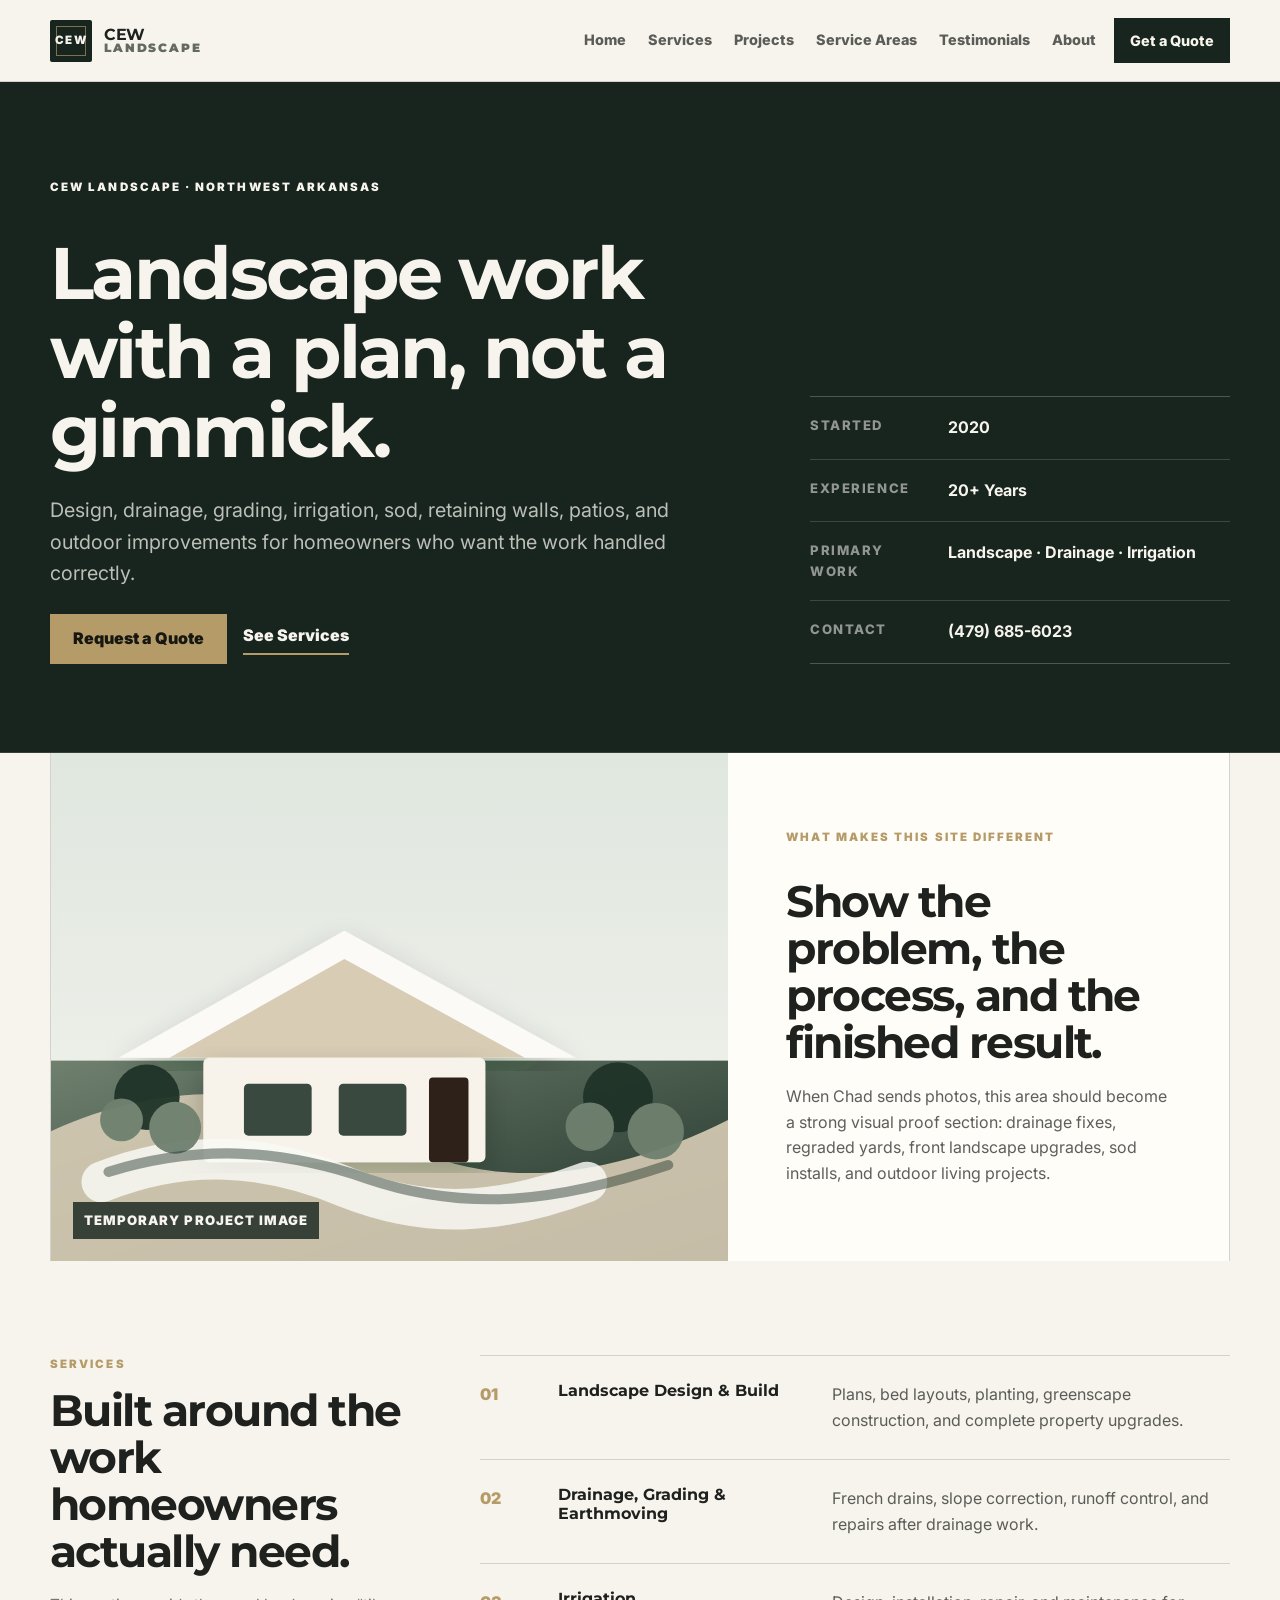
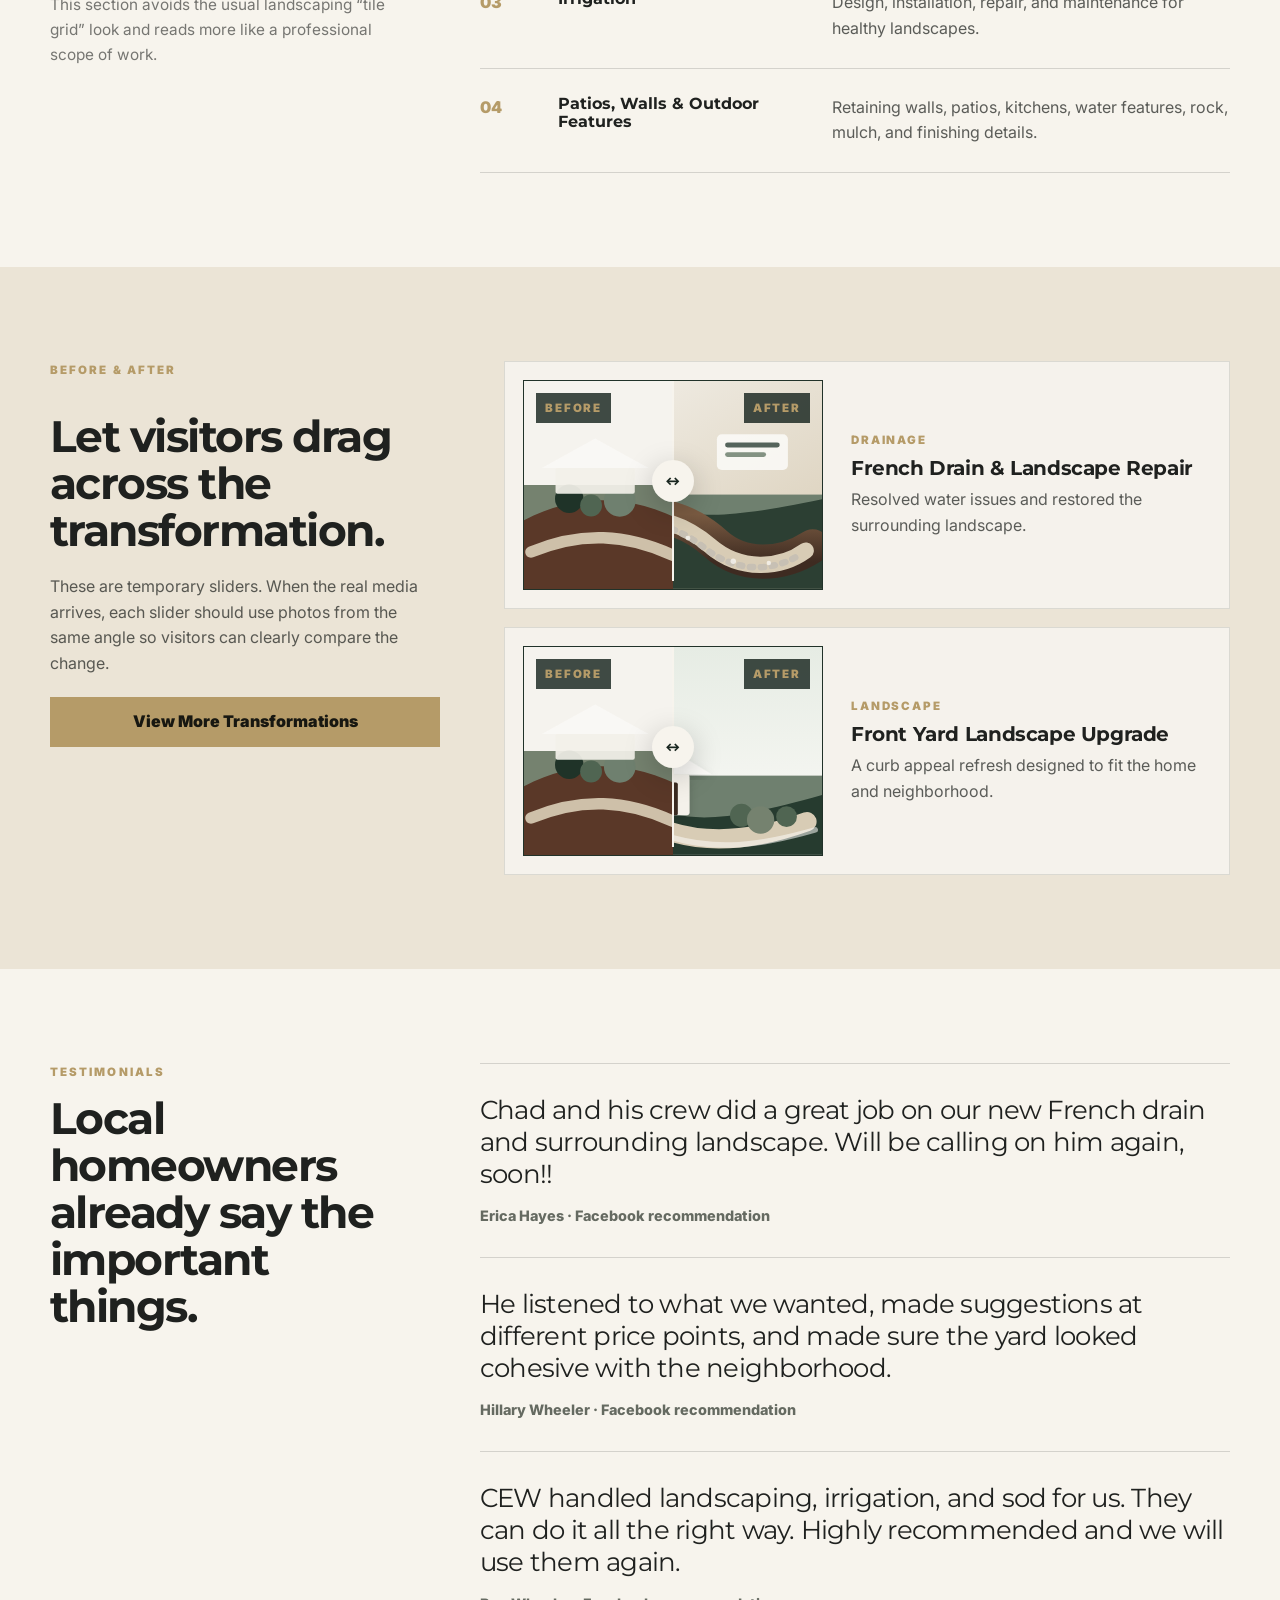
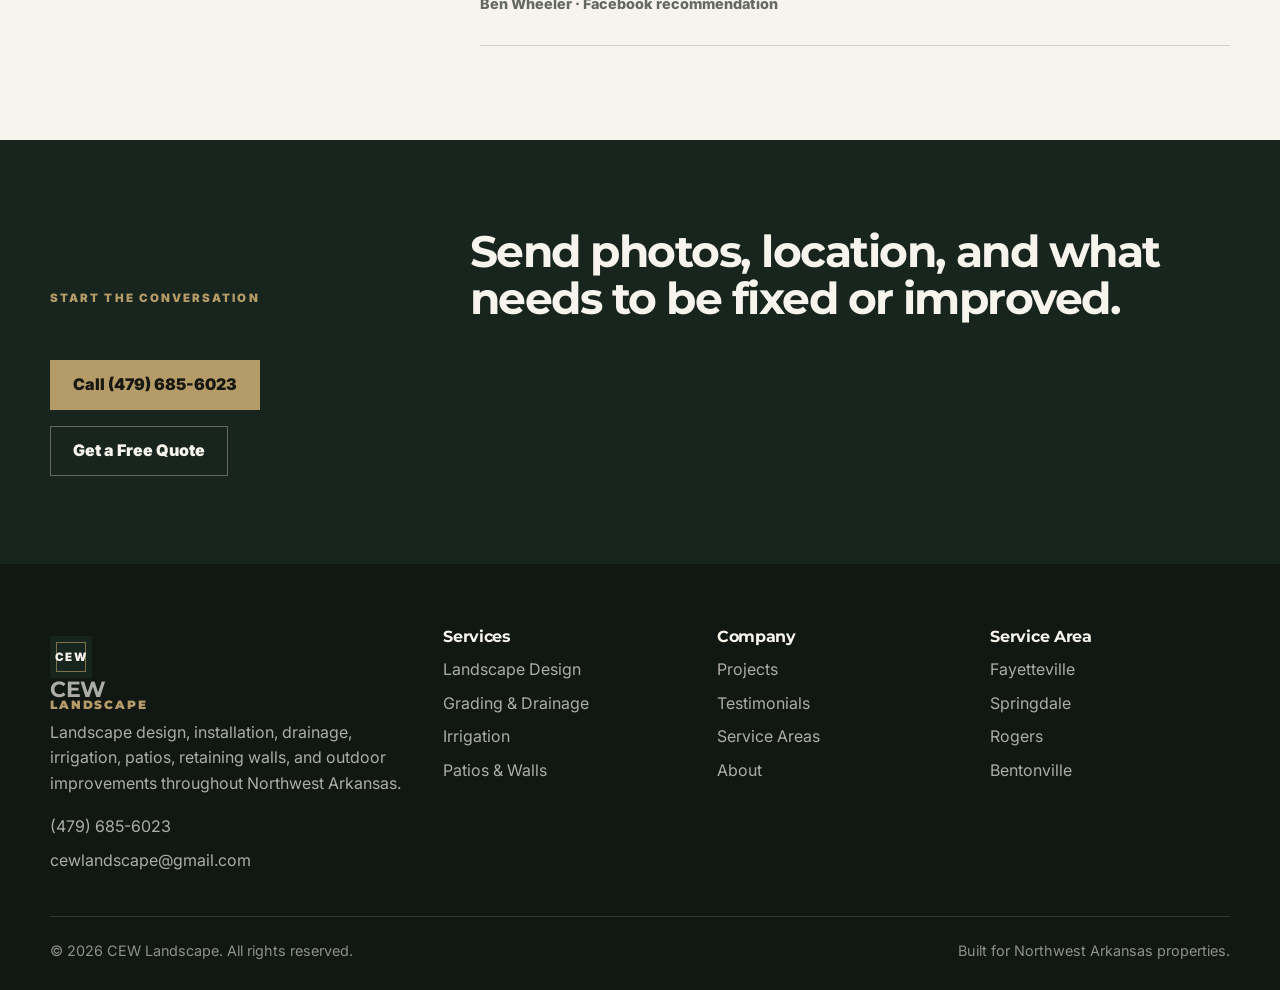
==== index.html @ ab402104 "Add homepage before after sliders" ====
<!doctype html>
<html lang="en">
<head>
  <meta charset="utf-8">
  <meta name="viewport" content="width=device-width, initial-scale=1">
  <title>CEW Landscape | Landscape Design, Drainage & Irrigation in Northwest Arkansas</title>
  <meta name="description" content="Landscape design, installation, drainage, grading, irrigation, patios, retaining walls, and outdoor improvements throughout Northwest Arkansas.">
  <link rel="preconnect" href="https://fonts.googleapis.com">
  <link rel="preconnect" href="https://fonts.gstatic.com" crossorigin>
  <link href="https://fonts.googleapis.com/css2?family=Inter:wght@400;600;700;800;900&family=Montserrat:wght@600;700;800&display=swap" rel="stylesheet">
  <link rel="stylesheet" href="assets/css/styles.css">
</head>
<body>
  <div data-include="header"></div>

  <main>
    <section class="home-intro">
      <div class="container intro-layout">
        <div class="intro-copy">
          <p class="eyebrow">CEW Landscape · Northwest Arkansas</p>
          <h1>Landscape work with a plan, not a gimmick.</h1>
          <p class="lead">Design, drainage, grading, irrigation, sod, retaining walls, patios, and outdoor improvements for homeowners who want the work handled correctly.</p>
          <div class="intro-actions">
            <a class="btn btn-primary" href="contact/">Request a Quote</a>
            <a class="text-link" href="services/">See Services</a>
          </div>
        </div>

        <aside class="intro-proof" aria-label="Company details">
          <div class="proof-line"><span>Started</span><strong>2020</strong></div>
          <div class="proof-line"><span>Experience</span><strong>20+ Years</strong></div>
          <div class="proof-line"><span>Primary Work</span><strong>Landscape · Drainage · Irrigation</strong></div>
          <div class="proof-line"><span>Contact</span><strong>(479) 685-6023</strong></div>
        </aside>
      </div>
    </section>

    <section class="feature-strip">
      <div class="container feature-layout">
        <div class="feature-image">
          <img src="assets/images/placeholders/hero-landscape.svg" alt="Placeholder illustration of a finished residential landscape">
          <span>Temporary project image</span>
        </div>
        <div class="feature-copy">
          <p class="eyebrow">What makes this site different</p>
          <h2>Show the problem, the process, and the finished result.</h2>
          <p>When Chad sends photos, this area should become a strong visual proof section: drainage fixes, regraded yards, front landscape upgrades, sod installs, and outdoor living projects.</p>
        </div>
      </div>
    </section>

    <section class="section services-editorial">
      <div class="container editorial-grid">
        <div>
          <p class="eyebrow">Services</p>
          <h2>Built around the work homeowners actually need.</h2>
          <p class="section-note">This section avoids the usual landscaping “tile grid” look and reads more like a professional scope of work.</p>
        </div>
        <div class="service-list">
          <a class="service-row" href="services/#design"><span>01</span><strong>Landscape Design & Build</strong><p>Plans, bed layouts, planting, greenscape construction, and complete property upgrades.</p></a>
          <a class="service-row" href="services/#drainage"><span>02</span><strong>Drainage, Grading & Earthmoving</strong><p>French drains, slope correction, runoff control, and repairs after drainage work.</p></a>
          <a class="service-row" href="services/#irrigation"><span>03</span><strong>Irrigation</strong><p>Design, installation, repair, and maintenance for healthy landscapes.</p></a>
          <a class="service-row" href="services/#hardscapes"><span>04</span><strong>Patios, Walls & Outdoor Features</strong><p>Retaining walls, patios, kitchens, water features, rock, mulch, and finishing details.</p></a>
        </div>
      </div>
    </section>

    <section class="section muted-section">
      <div class="container project-editorial">
        <div class="project-lead">
          <p class="eyebrow">Before & After</p>
          <h2>Let visitors drag across the transformation.</h2>
          <p>These are temporary sliders. When the real media arrives, each slider should use photos from the same angle so visitors can clearly compare the change.</p>
          <a class="btn btn-primary" href="projects/">View More Transformations</a>
        </div>
        <div class="project-stack">
          <article class="project-feature">
            <div class="before-after" data-before-after>
              <div class="ba-layer"><img src="assets/images/placeholders/bed-cleanup.svg" alt="Before placeholder for drainage project"></div>
              <div class="ba-layer ba-after"><img src="assets/images/placeholders/drainage-project.svg" alt="After placeholder for drainage project"></div>
              <span class="ba-label before">Before</span>
              <span class="ba-label after">After</span>
              <span class="ba-handle" aria-hidden="true"></span>
              <input type="range" min="0" max="100" value="50" aria-label="Compare before and after drainage project">
            </div>
            <div><span>Drainage</span><h3>French Drain & Landscape Repair</h3><p>Resolved water issues and restored the surrounding landscape.</p></div>
          </article>
          <article class="project-feature">
            <div class="before-after" data-before-after>
              <div class="ba-layer"><img src="assets/images/placeholders/bed-cleanup.svg" alt="Before placeholder for front landscape upgrade"></div>
              <div class="ba-layer ba-after"><img src="assets/images/placeholders/front-landscape.svg" alt="After placeholder for front landscape upgrade"></div>
              <span class="ba-label before">Before</span>
              <span class="ba-label after">After</span>
              <span class="ba-handle" aria-hidden="true"></span>
              <input type="range" min="0" max="100" value="50" aria-label="Compare before and after front landscape project">
            </div>
            <div><span>Landscape</span><h3>Front Yard Landscape Upgrade</h3><p>A curb appeal refresh designed to fit the home and neighborhood.</p></div>
          </article>
        </div>
      </div>
    </section>

    <section class="section testimonial-editorial">
      <div class="container testimonial-layout">
        <div>
          <p class="eyebrow">Testimonials</p>
          <h2>Local homeowners already say the important things.</h2>
        </div>
        <div class="quote-list">
          <blockquote><p>Chad and his crew did a great job on our new French drain and surrounding landscape. Will be calling on him again, soon!!</p><cite>Erica Hayes · Facebook recommendation</cite></blockquote>
          <blockquote><p>He listened to what we wanted, made suggestions at different price points, and made sure the yard looked cohesive with the neighborhood.</p><cite>Hillary Wheeler · Facebook recommendation</cite></blockquote>
          <blockquote><p>CEW handled landscaping, irrigation, and sod for us. They can do it all the right way. Highly recommended and we will use them again.</p><cite>Ben Wheeler · Facebook recommendation</cite></blockquote>
        </div>
      </div>
    </section>

    <section class="closing-cta">
      <div class="container closing-layout">
        <p class="eyebrow">Start the conversation</p>
        <h2>Send photos, location, and what needs to be fixed or improved.</h2>
        <div class="intro-actions">
          <a class="btn btn-primary" href="tel:+14796856023">Call (479) 685-6023</a>
          <a class="btn btn-secondary" href="contact/">Get a Free Quote</a>
        </div>
      </div>
    </section>
  </main>

  <div data-include="footer"></div>
  <script src="assets/js/main.js"></script>
</body>
</html>
---- assets/css/styles.css ----
:root {
  --pine: #18251f;
  --pine-2: #22362b;
  --ink: #1f211f;
  --muted: #656a61;
  --paper: #f7f4ed;
  --paper-2: #ebe4d6;
  --line: rgba(31, 33, 31, 0.16);
  --white: #ffffff;
  --accent: #b59b68;
  --max: 1180px;
}

* { box-sizing: border-box; }
html { scroll-behavior: smooth; }
body {
  margin: 0;
  font-family: Inter, ui-sans-serif, system-ui, -apple-system, BlinkMacSystemFont, "Segoe UI", sans-serif;
  background: var(--paper);
  color: var(--ink);
  line-height: 1.6;
}
img { max-width: 100%; display: block; }
a { color: inherit; text-decoration: none; }

.container { width: min(var(--max), calc(100% - 48px)); margin: 0 auto; }
.section { padding: 94px 0; }
.section-tight { padding: 52px 0; }
.eyebrow { color: var(--accent); text-transform: uppercase; letter-spacing: .18em; font-weight: 900; font-size: .72rem; margin: 0 0 14px; }
h1, h2, h3 { font-family: Montserrat, Inter, sans-serif; margin: 0; color: var(--ink); line-height: 1.08; letter-spacing: -.035em; }
h1 { font-size: clamp(2.9rem, 5.7vw, 5.75rem); max-width: 760px; }
h2 { font-size: clamp(2rem, 3.4vw, 3.65rem); max-width: 720px; }
h3 { font-size: 1.22rem; letter-spacing: -.02em; }
p { margin: 0; color: rgba(31,33,31,.72); }
.lead { font-size: clamp(1.05rem, 1.55vw, 1.25rem); max-width: 650px; color: rgba(31,33,31,.72); }
.small, .section-note { font-size: .96rem; color: rgba(31,33,31,.6); margin-top: 18px; max-width: 540px; }

.site-header {
  position: sticky;
  top: 0;
  z-index: 20;
  width: 100%;
  margin: 0;
  padding: 18px max(24px, calc((100vw - var(--max)) / 2));
  display: flex;
  align-items: center;
  justify-content: space-between;
  gap: 22px;
  background: rgba(247,244,237,.94);
  backdrop-filter: blur(14px);
  border-bottom: 1px solid var(--line);
}
.brand, .footer-brand { display: inline-flex; align-items: center; gap: 12px; font-weight: 900; color: var(--ink); }
.brand-mark { position: relative; display: grid; place-items: center; width: 42px; height: 42px; border-radius: 2px; background: var(--pine); color: var(--paper); font-size: .72rem; letter-spacing: .14em; }
.brand-mark::after { content: ''; position: absolute; inset: 6px; border: 1px solid rgba(181,155,104,.65); }
.brand-mark span { position: relative; z-index: 1; }
.brand-text { display: grid; line-height: 1; font-family: Montserrat, Inter, sans-serif; letter-spacing: -.02em; }
.brand-text em { font-style: normal; color: var(--muted); font-size: .72rem; letter-spacing: .16em; text-transform: uppercase; }
.site-nav { display: flex; align-items: center; gap: 2px; }
.site-nav a { padding: 9px 10px; color: rgba(31,33,31,.72); font-weight: 800; font-size: .9rem; border-bottom: 2px solid transparent; }
.site-nav a:hover { color: var(--ink); border-bottom-color: var(--accent); }
.site-nav .nav-cta { background: var(--pine); color: var(--paper); padding: 11px 16px; border-bottom: 0; margin-left: 6px; }
.nav-toggle { display: none; border: 0; background: transparent; padding: 10px; }
.nav-toggle span { display:block; width:24px; height:2px; background: var(--pine); margin:5px 0; }

.home-intro {
  background: var(--pine);
  color: var(--paper);
  padding: 96px 0 88px;
  border-bottom: 1px solid rgba(255,255,255,.12);
}
.intro-layout { display: grid; grid-template-columns: minmax(0, 1.15fr) 420px; gap: 72px; align-items: end; }
.intro-copy { display: grid; gap: 24px; }
.home-intro h1, .home-intro p, .home-intro .lead { color: var(--paper); }
.home-intro .lead { color: rgba(247,244,237,.74); }
.intro-actions, .hero-actions, .cta-actions { display: flex; flex-wrap: wrap; gap: 16px; align-items: center; }
.intro-proof { border-top: 1px solid rgba(247,244,237,.24); border-bottom: 1px solid rgba(247,244,237,.24); }
.proof-line { display: grid; grid-template-columns: 118px 1fr; gap: 20px; padding: 18px 0; border-bottom: 1px solid rgba(247,244,237,.16); }
.proof-line:last-child { border-bottom: 0; }
.proof-line span { color: rgba(247,244,237,.55); font-size: .82rem; text-transform: uppercase; letter-spacing: .12em; font-weight: 800; }
.proof-line strong { color: var(--paper); font-size: 1rem; }

.btn { display: inline-flex; align-items: center; justify-content: center; min-height: 50px; padding: 0 22px; font-weight: 900; border: 1px solid transparent; transition: transform .18s ease, background .18s ease; }
.btn:hover { transform: translateY(-1px); }
.btn-primary { background: var(--accent); color: #171711; }
.btn-secondary { background: transparent; border-color: rgba(31,33,31,.28); color: var(--ink); }
.btn-light { background: var(--paper); color: var(--pine); }
.text-link { font-weight: 900; color: inherit; border-bottom: 2px solid var(--accent); padding-bottom: 4px; }

.feature-strip { padding: 0; background: var(--paper); }
.feature-layout { display: grid; grid-template-columns: 1.15fr .85fr; min-height: 430px; border-left: 1px solid var(--line); border-right: 1px solid var(--line); }
.feature-image { position: relative; min-height: 430px; background: var(--pine-2); overflow: hidden; }
.feature-image img { width: 100%; height: 100%; object-fit: cover; }
.feature-image span { position: absolute; left: 22px; bottom: 22px; background: rgba(24,37,31,.82); color: var(--paper); padding: 8px 11px; font-size: .82rem; letter-spacing: .08em; text-transform: uppercase; font-weight: 900; }
.feature-copy { padding: 58px; display: grid; align-content: center; gap: 18px; background: #fffdf8; }

.editorial-grid { display: grid; grid-template-columns: 360px minmax(0,1fr); gap: 70px; align-items: start; }
.service-list { border-top: 1px solid var(--line); }
.service-row { display: grid; grid-template-columns: 54px 250px 1fr; gap: 24px; padding: 26px 0; border-bottom: 1px solid var(--line); align-items: start; }
.service-row span { font-weight: 900; color: var(--accent); }
.service-row strong { font-family: Montserrat, Inter, sans-serif; line-height: 1.15; color: var(--ink); }
.service-row p { margin: 0; }
.service-row:hover strong { color: var(--pine-2); }

.muted-section { background: var(--paper-2); }
.project-editorial { display: grid; grid-template-columns: 390px minmax(0,1fr); gap: 64px; align-items: start; }
.project-lead { position: sticky; top: 110px; display: grid; gap: 20px; }
.project-stack { display: grid; gap: 18px; }
.project-feature { display: grid; grid-template-columns: 300px 1fr; gap: 28px; align-items: center; padding: 18px; background: rgba(255,255,255,.54); border: 1px solid rgba(31,33,31,.12); }
.project-feature span { display: block; color: var(--accent); text-transform: uppercase; letter-spacing: .16em; font-weight: 900; font-size: .72rem; margin-bottom: 8px; }
.project-feature p { margin-top: 8px; }

.before-after { position: relative; height: 210px; min-height: 210px; overflow: hidden; background: var(--pine-2); border: 1px solid rgba(31,33,31,.14); --position: 50%; }
.before-after img { width: 100%; height: 100%; object-fit: cover; display: block; }
.ba-layer { position: absolute; inset: 0; }
.ba-after { clip-path: inset(0 0 0 50%); }
.ba-label { position: absolute; top: 12px; z-index: 3; background: rgba(24,37,31,.82); color: var(--paper); padding: 6px 9px; font-size: .68rem; letter-spacing: .14em; text-transform: uppercase; font-weight: 900; }
.ba-label.before { left: 12px; }
.ba-label.after { right: 12px; }
.ba-handle { position: absolute; top: 0; bottom: 0; left: 50%; width: 2px; transform: translateX(-50%); background: var(--paper); z-index: 4; pointer-events: none; }
.ba-handle::after { content: '↔'; position: absolute; top: 50%; left: 50%; width: 42px; height: 42px; display: grid; place-items: center; transform: translate(-50%, -50%); border-radius: 50%; background: var(--paper); color: var(--pine); font-weight: 900; box-shadow: 0 8px 30px rgba(0,0,0,.22); }
.before-after input[type='range'] { position: absolute; inset: 0; z-index: 5; width: 100%; height: 100%; opacity: 0; cursor: ew-resize; }
.project-card .before-after { height: 245px; margin: -26px -26px 24px; }

.testimonial-layout { display: grid; grid-template-columns: 360px minmax(0,1fr); gap: 70px; }
.quote-list { display: grid; gap: 0; border-top: 1px solid var(--line); }
blockquote { margin: 0; padding: 30px 0; border-bottom: 1px solid var(--line); }
blockquote p { font-family: Montserrat, Inter, sans-serif; font-size: clamp(1.1rem, 2vw, 1.65rem); line-height: 1.25; color: var(--ink); letter-spacing: -.03em; }
blockquote cite { display: block; margin-top: 14px; color: var(--muted); font-style: normal; font-weight: 800; font-size: .9rem; }

.closing-cta { padding: 88px 0; background: var(--pine); color: var(--paper); }
.closing-layout { display: grid; grid-template-columns: minmax(0, 1fr) auto; gap: 38px; align-items: end; }
.closing-cta h2 { color: var(--paper); max-width: 760px; }
.closing-cta .btn-secondary { border-color: rgba(247,244,237,.32); color: var(--paper); }

.grid-4 { display: grid; grid-template-columns: repeat(4, 1fr); gap: 18px; }
.grid-3 { display: grid; grid-template-columns: repeat(3, 1fr); gap: 22px; }
.grid-2 { display: grid; grid-template-columns: repeat(2, 1fr); gap: 22px; }
.card { background: transparent; border: 1px solid var(--line); padding: 26px; box-shadow: none; overflow: hidden; }
.card p { margin-top: 12px; }
.card-link { margin-top: 18px; display: inline-block; font-weight: 900; color: var(--pine); border-bottom: 2px solid var(--accent); }
.service-card { min-height: auto; display: flex; flex-direction: column; justify-content: space-between; }
.service-card.has-image { padding-top: 0; }
.service-image { height: 172px; margin: 0 -26px 24px; background: var(--paper-2); overflow: hidden; }
.project-card .project-image { height: 245px; margin: -26px -26px 24px; background: var(--paper-2); overflow: hidden; }
.image-placeholder { min-height: 430px; overflow: hidden; position: relative; background: var(--pine-2); }
.image-placeholder img, .project-image img, .service-image img { width: 100%; height: 100%; object-fit: cover; display: block; }
.photo-note { position: absolute; left: 18px; right: 18px; bottom: 18px; padding: 12px 14px; color: rgba(247,244,237,.9); background: rgba(24,37,31,.78); font-size: .9rem; }

.hero { padding: 86px 0; }
.hero-grid, .split { display: grid; grid-template-columns: .95fr 1.05fr; gap: 54px; align-items: start; }
.hero-copy { display: grid; gap: 22px; }
.hero-card { background: transparent; padding: 0; border: 1px solid var(--line); box-shadow: none; overflow: hidden; }
.trust-row { display: grid; grid-template-columns: repeat(4, 1fr); border-top: 1px solid var(--line); border-bottom: 1px solid var(--line); }
.trust-item { padding: 22px; border-right: 1px solid var(--line); }
.trust-item:last-child { border-right: 0; }
.trust-item strong { display: block; color: var(--ink); font-size: 1.02rem; }
.trust-item span { color: var(--muted); }
.review-card { position: relative; }
.review-card:before { content: '“'; position: absolute; top: 4px; right: 18px; font-family: Georgia, serif; font-size: 4rem; color: rgba(31,33,31,.1); }
.review-name { margin-top: 18px; font-weight: 900; color: var(--ink); }
.review-source { color: var(--muted); font-size: .9rem; margin-top: 2px; }
.check-list { list-style: none; padding: 0; margin: 24px 0 0; display: grid; gap: 12px; }
.check-list li { padding-left: 28px; position: relative; color: rgba(31,33,31,.75); }
.check-list li:before { content: '—'; position: absolute; left:0; top:0; color: var(--accent); font-weight: 900; }
.stat-row { display: grid; grid-template-columns: repeat(3,1fr); gap: 1px; margin-top: 24px; background: var(--line); }
.stat { background: var(--paper); padding: 18px; }
.stat strong { display: block; font-size: 1.55rem; color: var(--ink); line-height: 1; }
.stat span { color: var(--muted); font-size: .9rem; }
.dark-cta { background: var(--pine); color: var(--paper); padding: 46px; display: grid; grid-template-columns: 1fr auto; gap: 28px; align-items: center; }
.dark-cta h2, .dark-cta p { color: var(--paper); }
.dark-cta p { opacity: .78; margin-top: 14px; }
.page-hero { padding: 78px 0 52px; border-bottom: 1px solid var(--line); }
.page-hero h1 { font-size: clamp(2.55rem, 4.6vw, 4.7rem); }
.service-band { background: var(--paper-2); }
.logo-preview { background: var(--pine); color: var(--paper); padding: 44px; min-height: 300px; display: grid; place-items: center; text-align: center; }
.logo-preview .brand-mark { width: 92px; height: 92px; margin: 0 auto 18px; background: rgba(247,244,237,.06); }
.logo-preview .brand-text { color: var(--paper); font-size: 1.9rem; }
.logo-preview .brand-text em { color: var(--accent); }
.form { display: grid; gap: 14px; }
.form label { font-weight: 850; color: var(--ink); }
.form input, .form textarea, .form select { width: 100%; min-height: 52px; border: 1px solid var(--line); padding: 12px 14px; font: inherit; background: #fffdf8; }
.form textarea { min-height: 150px; resize: vertical; }
.form-note { font-size: .9rem; color: var(--muted); }

.site-footer { background: #111713; color: var(--paper); padding: 64px 0 28px; }
.footer-grid, .footer-bottom { width: min(var(--max), calc(100% - 48px)); margin: 0 auto; }
.footer-grid { display: grid; grid-template-columns: 1.5fr repeat(3, 1fr); gap: 34px; }
.site-footer h3 { color: var(--paper); font-size: 1rem; margin-bottom: 12px; }
.site-footer p, .site-footer a { color: rgba(247,244,237,.68); display: block; margin-top: 8px; }
.footer-brand { color: var(--paper); font-size: 1.4rem; }
.footer-brand .brand-text em { color: var(--accent); }
.footer-contact-stack { margin-top: 18px; }
.footer-bottom { border-top: 1px solid rgba(255,255,255,.14); margin-top: 42px; padding-top: 22px; display: flex; justify-content: space-between; gap: 18px; color: rgba(247,244,237,.55); font-size: .9rem; }

@media (max-width: 1020px) {
  .site-nav a { font-size: .84rem; padding-inline: 7px; }
  .intro-layout, .feature-layout, .editorial-grid, .project-editorial, .testimonial-layout { grid-template-columns: 1fr; }
  .intro-proof { max-width: 620px; }
  .project-lead { position: static; }
}
@media (max-width: 900px) {
  .site-header { align-items: center; }
  .nav-toggle { display: block; }
  .site-nav { display: none; position: absolute; left: 18px; right: 18px; top: 74px; flex-direction: column; align-items: stretch; background: var(--paper); border: 1px solid var(--line); padding: 10px; box-shadow: 0 18px 50px rgba(0,0,0,.12); }
  .site-nav.is-open { display: flex; }
  .site-nav a { padding: 14px; font-size: 1rem; border: 0; }
  .site-nav .nav-cta { margin-left: 0; }
  .hero-grid, .split, .dark-cta, .footer-grid, .closing-layout { grid-template-columns: 1fr; }
  .grid-4, .grid-3, .grid-2, .trust-row, .stat-row { grid-template-columns: 1fr; }
  .service-row { grid-template-columns: 44px 1fr; }
  .service-row p { grid-column: 2; }
  .project-feature { grid-template-columns: 1fr; }
  .before-after { height: 240px; }
  .feature-copy { padding: 34px; }
  .section, .home-intro, .closing-cta { padding: 64px 0; }
  .dark-cta { padding: 32px; }
  .footer-bottom { flex-direction: column; }
}
@media (max-width: 520px) {
  .container { width: min(var(--max), calc(100% - 28px)); }
  h1 { font-size: clamp(2.45rem, 13vw, 3.6rem); }
  .brand-text { display: none; }
  .proof-line { grid-template-columns: 1fr; gap: 4px; }
}
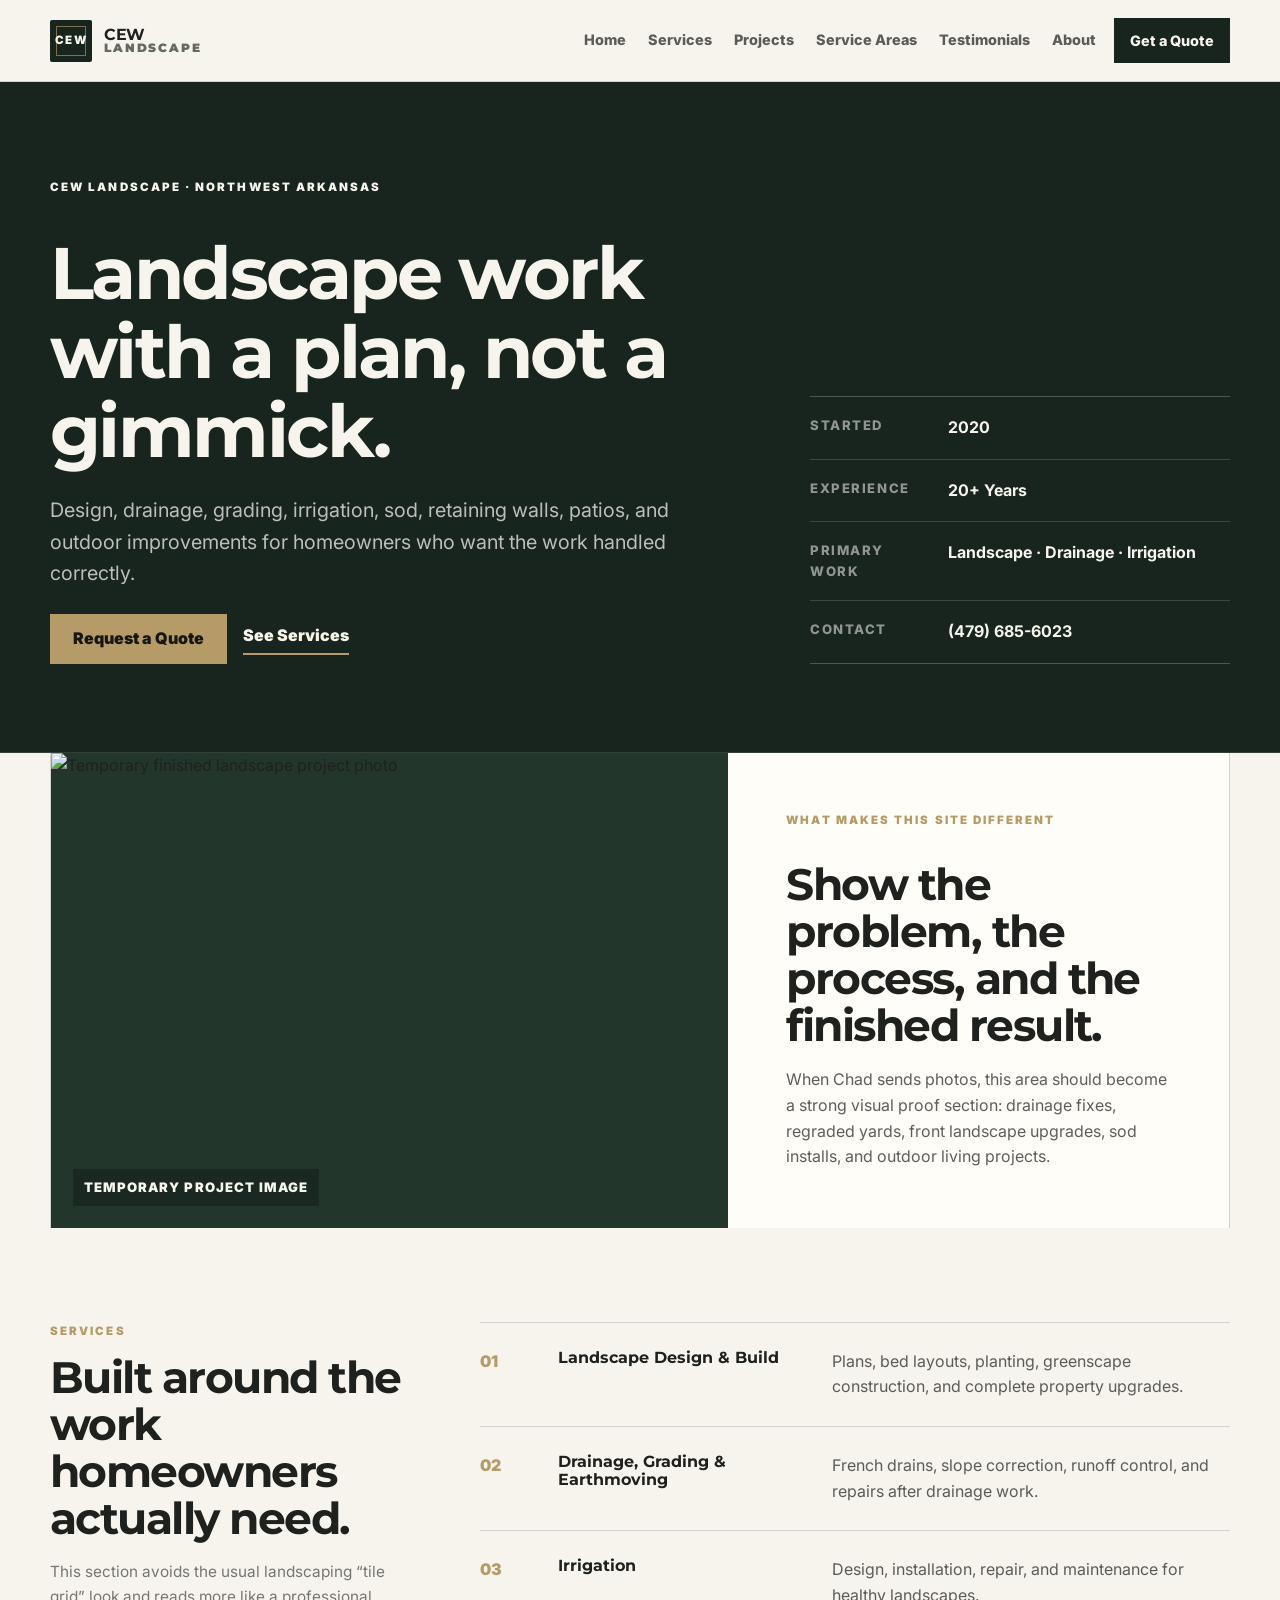
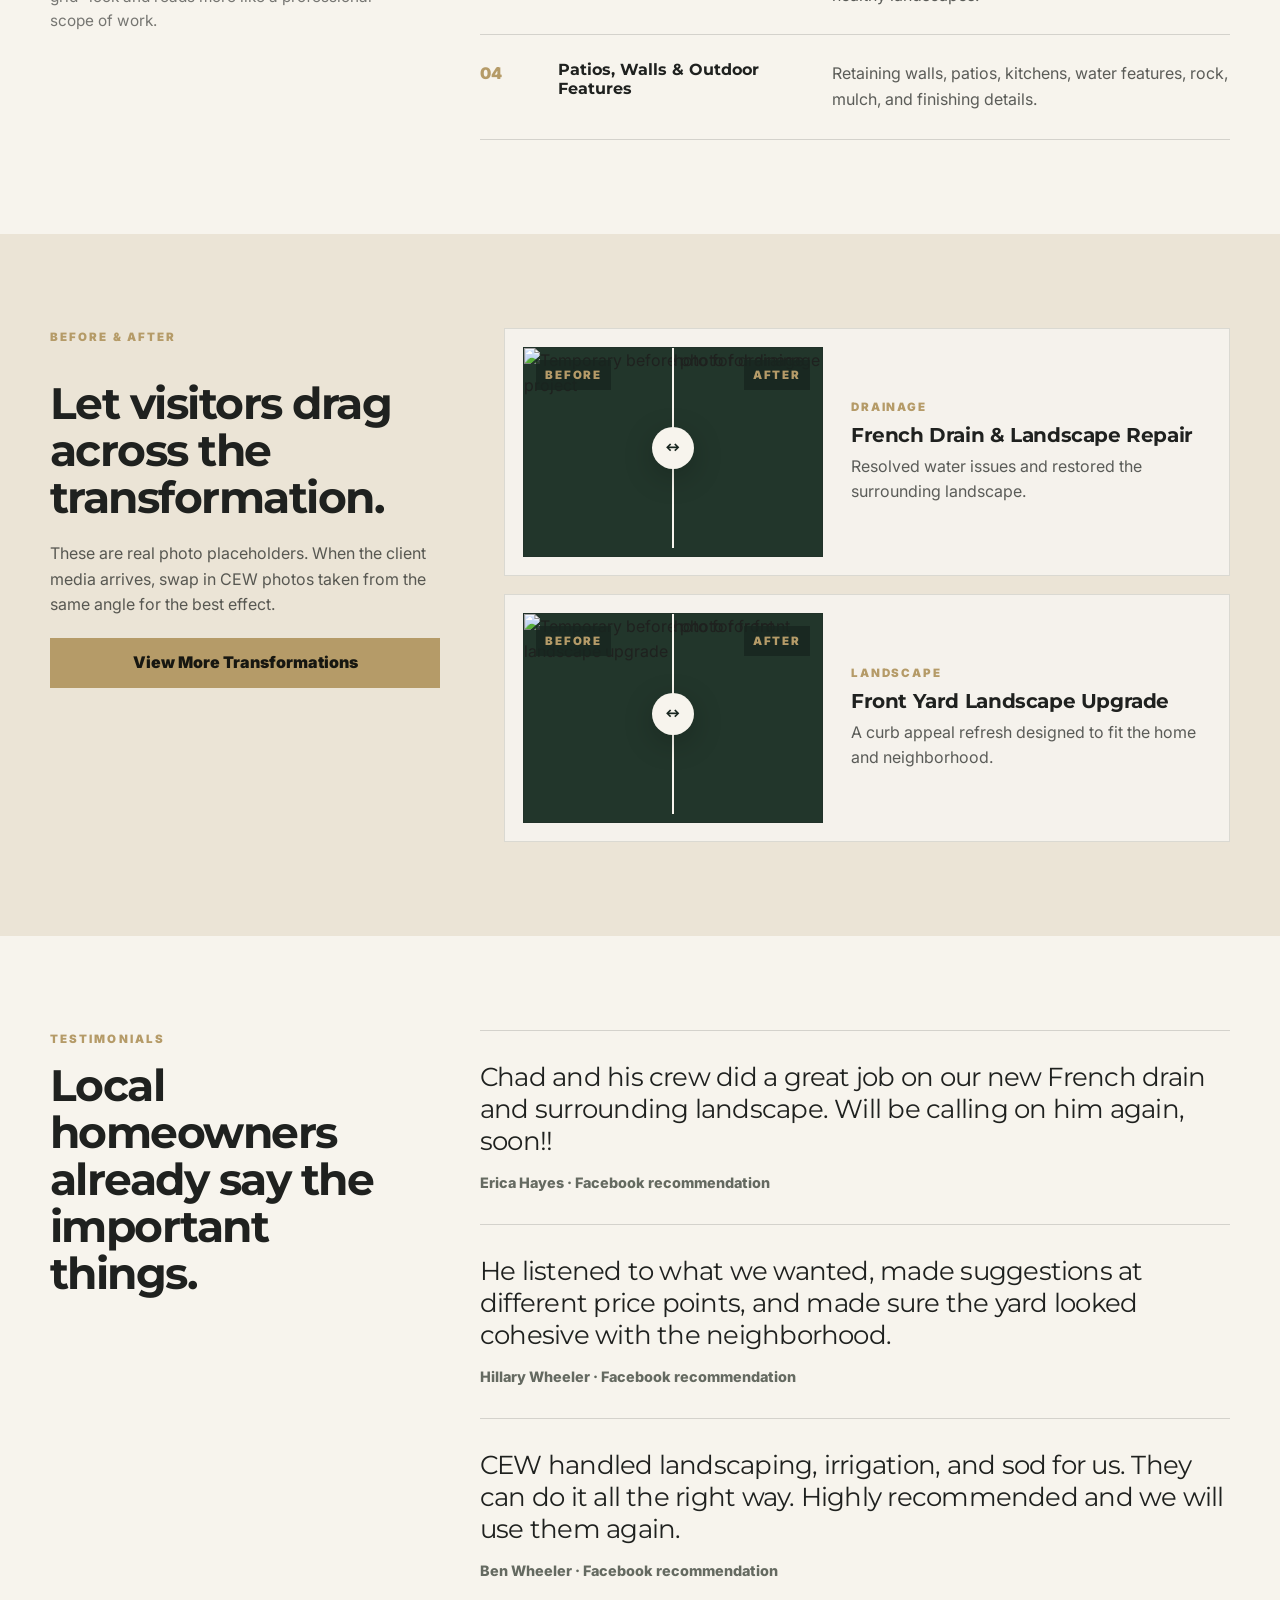
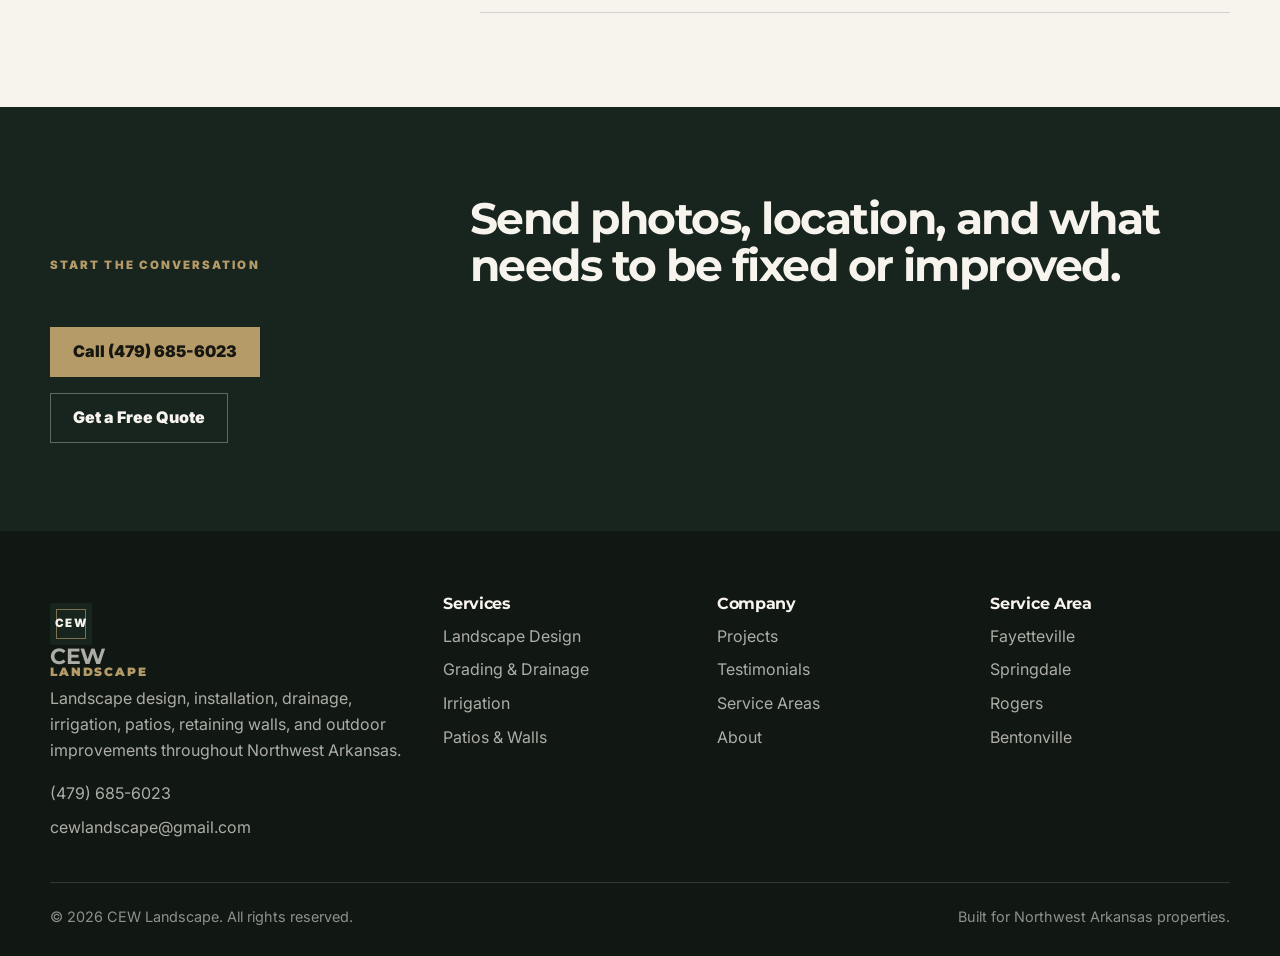
==== commit ae356deb: "Use real photo placeholders on homepage" ====
--- a/index.html
+++ b/index.html
@@ -38,7 +38,7 @@
     <section class="feature-strip">
       <div class="container feature-layout">
         <div class="feature-image">
-          <img src="assets/images/placeholders/hero-landscape.svg" alt="Placeholder illustration of a finished residential landscape">
+          <img src="https://source.unsplash.com/1400x900/?landscape-design,garden,pathway&sig=201" alt="Temporary finished landscape project photo">
           <span>Temporary project image</span>
         </div>
         <div class="feature-copy">
@@ -70,14 +70,14 @@
         <div class="project-lead">
           <p class="eyebrow">Before & After</p>
           <h2>Let visitors drag across the transformation.</h2>
-          <p>These are temporary sliders. When the real media arrives, each slider should use photos from the same angle so visitors can clearly compare the change.</p>
+          <p>These are real photo placeholders. When the client media arrives, swap in CEW photos taken from the same angle for the best effect.</p>
           <a class="btn btn-primary" href="projects/">View More Transformations</a>
         </div>
         <div class="project-stack">
           <article class="project-feature">
             <div class="before-after" data-before-after>
-              <div class="ba-layer"><img src="assets/images/placeholders/bed-cleanup.svg" alt="Before placeholder for drainage project"></div>
-              <div class="ba-layer ba-after"><img src="assets/images/placeholders/drainage-project.svg" alt="After placeholder for drainage project"></div>
+              <div class="ba-layer"><img src="https://source.unsplash.com/900x650/?muddy-yard,drainage,yard&sig=301" alt="Temporary before photo for drainage project"></div>
+              <div class="ba-layer ba-after"><img src="https://source.unsplash.com/900x650/?french-drain,landscape,stone&sig=302" alt="Temporary after photo for drainage project"></div>
               <span class="ba-label before">Before</span>
               <span class="ba-label after">After</span>
               <span class="ba-handle" aria-hidden="true"></span>
@@ -87,8 +87,8 @@
           </article>
           <article class="project-feature">
             <div class="before-after" data-before-after>
-              <div class="ba-layer"><img src="assets/images/placeholders/bed-cleanup.svg" alt="Before placeholder for front landscape upgrade"></div>
-              <div class="ba-layer ba-after"><img src="assets/images/placeholders/front-landscape.svg" alt="After placeholder for front landscape upgrade"></div>
+              <div class="ba-layer"><img src="https://source.unsplash.com/900x650/?overgrown-front-yard,landscape&sig=303" alt="Temporary before photo for front landscape upgrade"></div>
+              <div class="ba-layer ba-after"><img src="https://source.unsplash.com/900x650/?front-yard-landscaping,garden&sig=304" alt="Temporary after photo for front landscape upgrade"></div>
               <span class="ba-label before">Before</span>
               <span class="ba-label after">After</span>
               <span class="ba-handle" aria-hidden="true"></span>
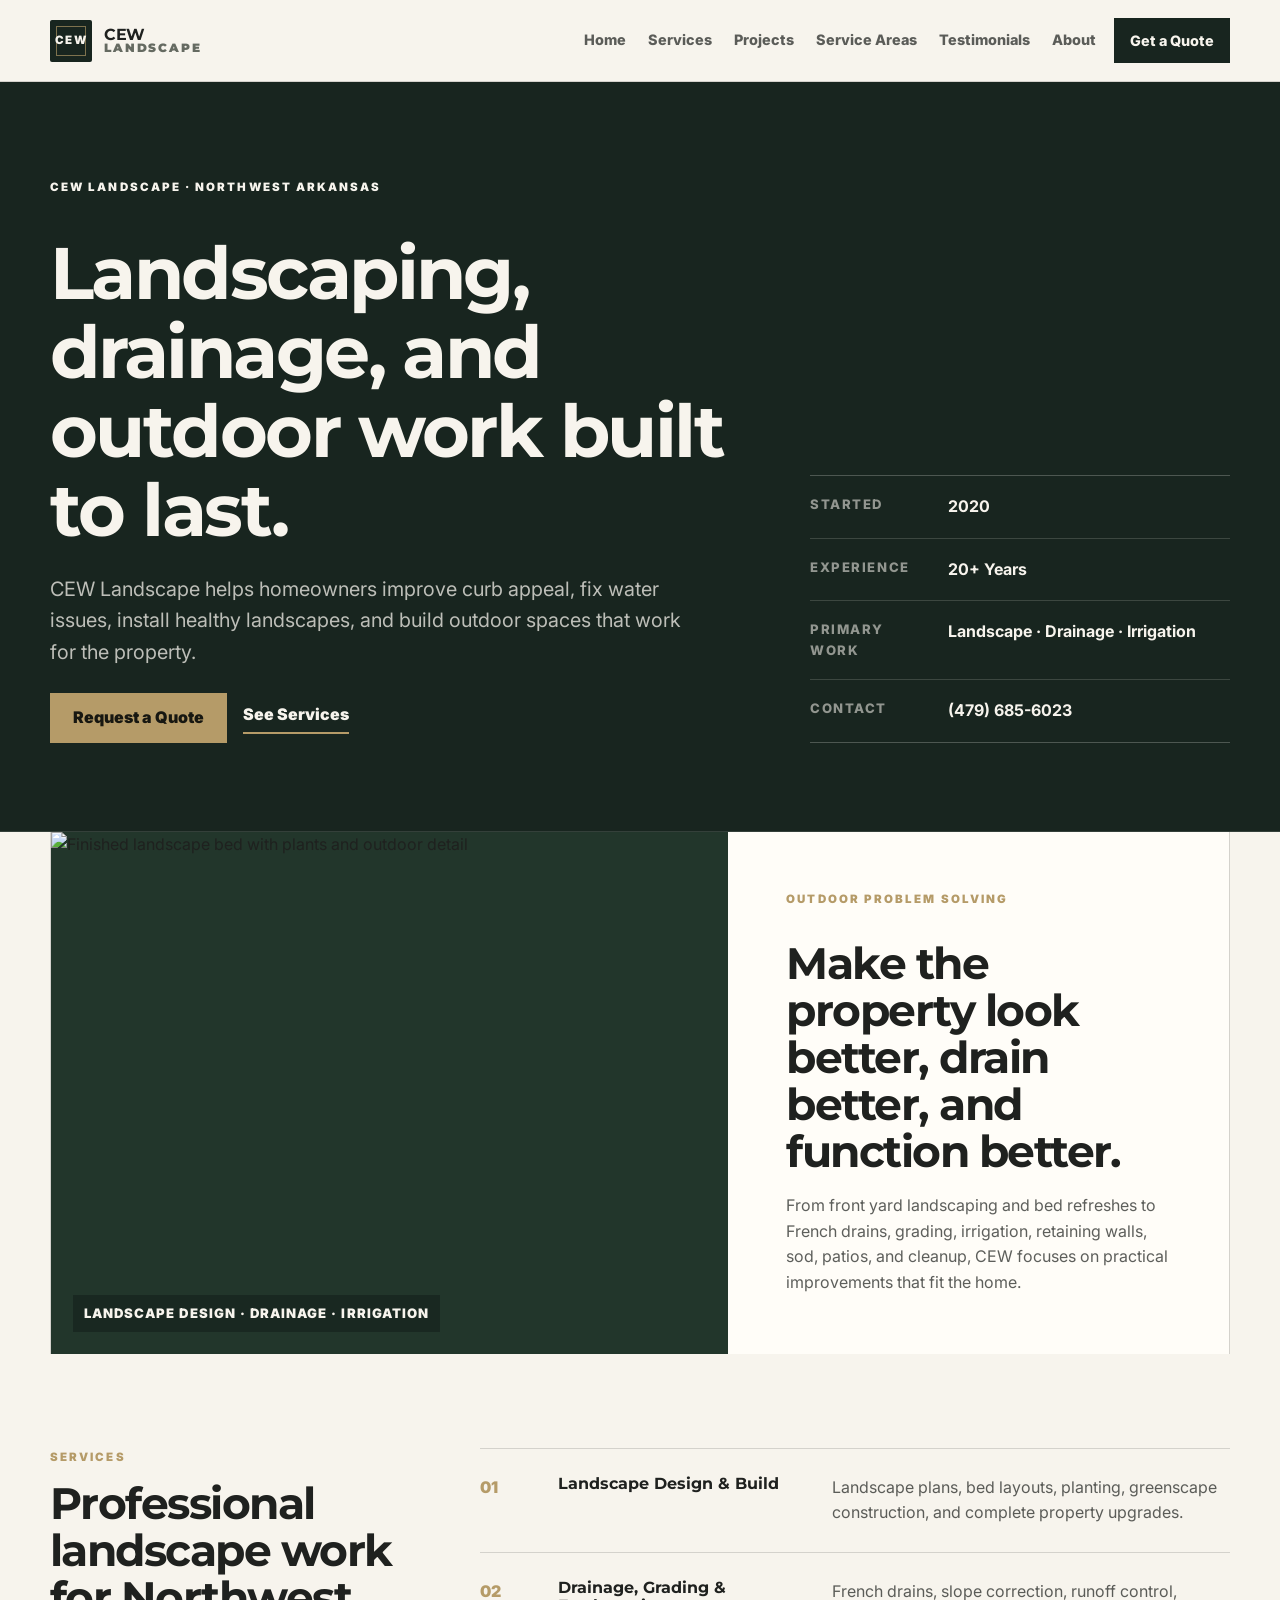
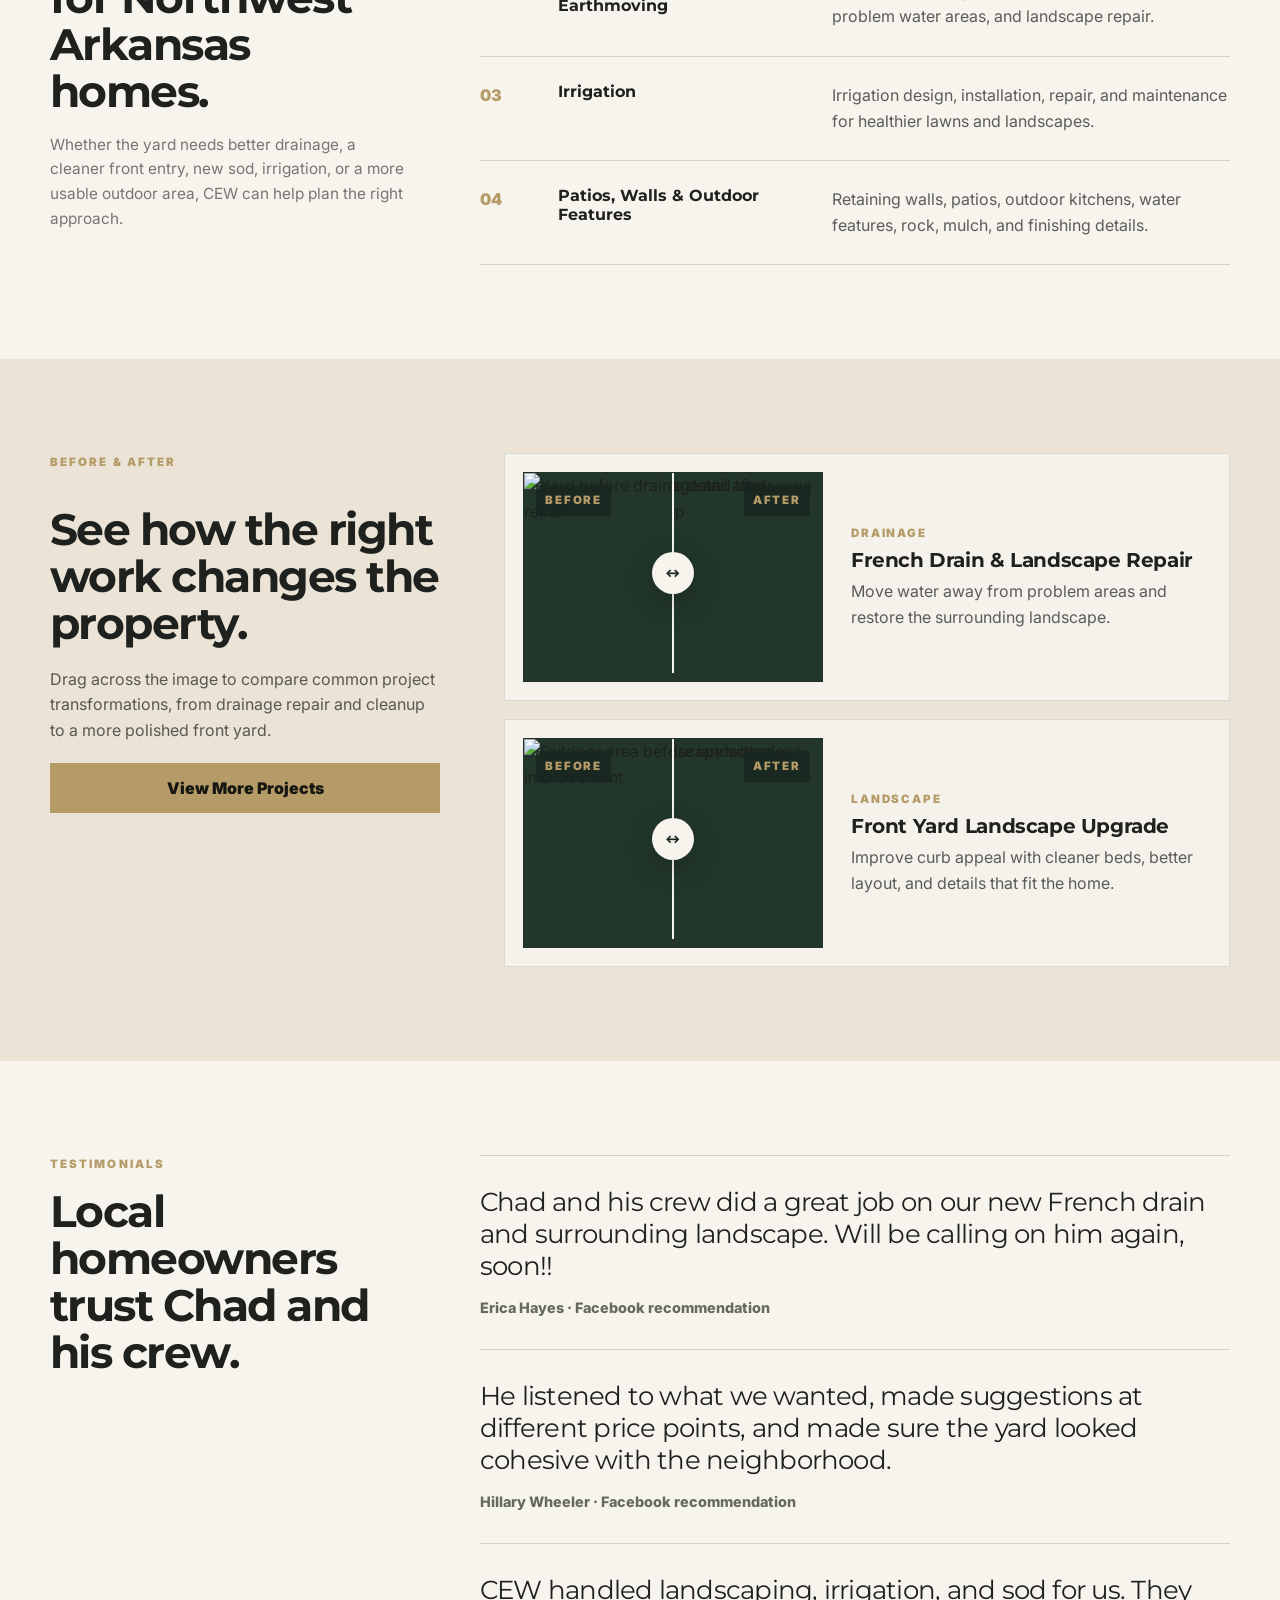
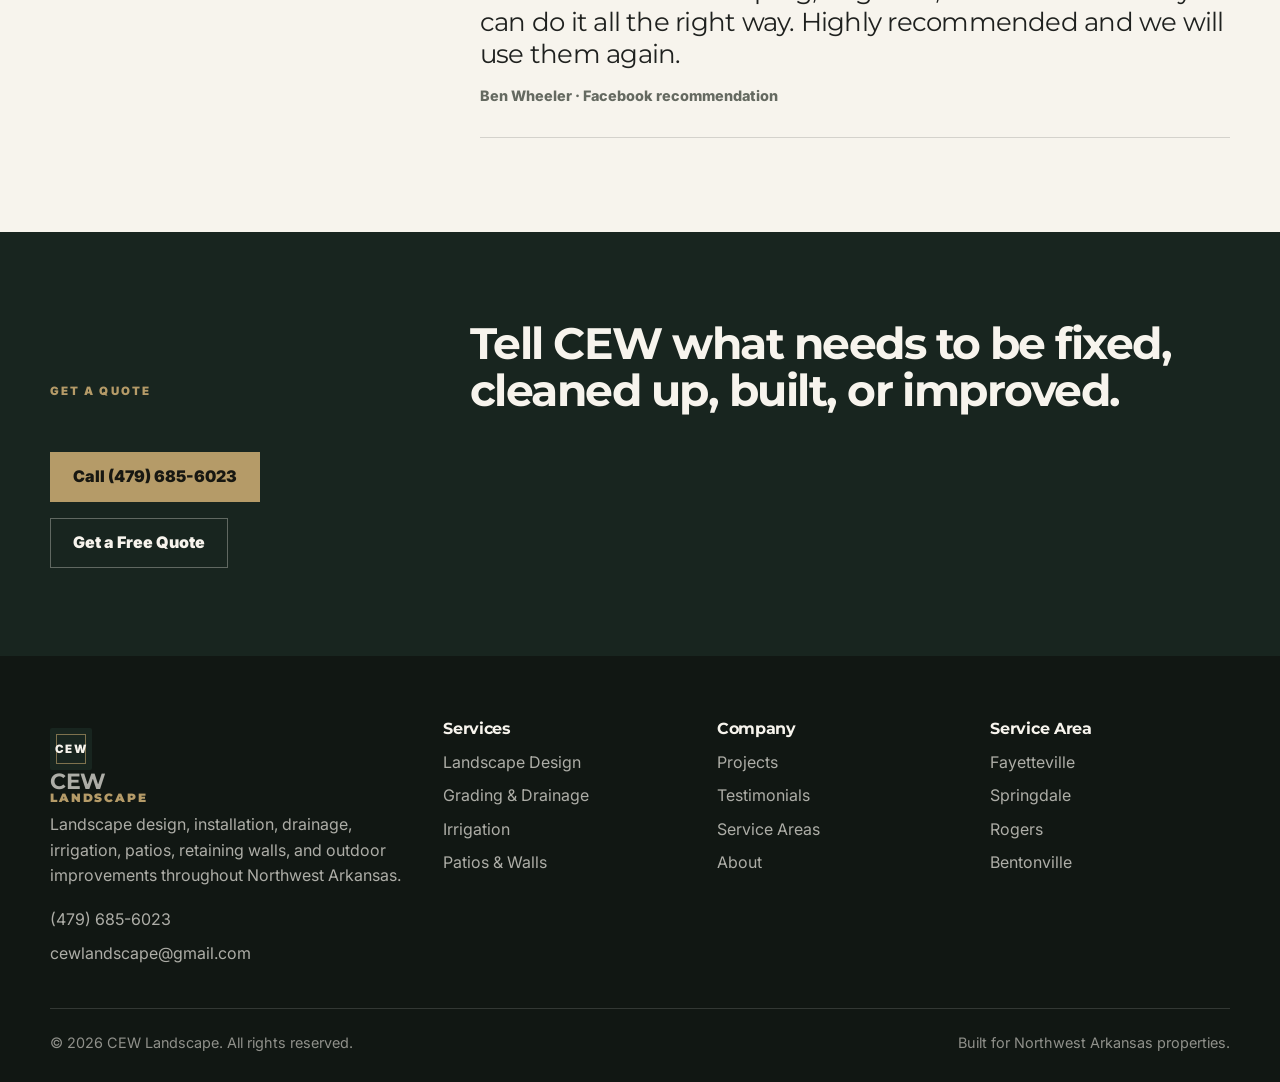
==== commit 2f1138c7: "Make homepage customer-facing" ====
--- a/index.html
+++ b/index.html
@@ -18,8 +18,8 @@
       <div class="container intro-layout">
         <div class="intro-copy">
           <p class="eyebrow">CEW Landscape · Northwest Arkansas</p>
-          <h1>Landscape work with a plan, not a gimmick.</h1>
-          <p class="lead">Design, drainage, grading, irrigation, sod, retaining walls, patios, and outdoor improvements for homeowners who want the work handled correctly.</p>
+          <h1>Landscaping, drainage, and outdoor work built to last.</h1>
+          <p class="lead">CEW Landscape helps homeowners improve curb appeal, fix water issues, install healthy landscapes, and build outdoor spaces that work for the property.</p>
           <div class="intro-actions">
             <a class="btn btn-primary" href="contact/">Request a Quote</a>
             <a class="text-link" href="services/">See Services</a>
@@ -38,13 +38,13 @@
     <section class="feature-strip">
       <div class="container feature-layout">
         <div class="feature-image">
-          <img src="https://source.unsplash.com/1400x900/?landscape-design,garden,pathway&sig=201" alt="Temporary finished landscape project photo">
-          <span>Temporary project image</span>
+          <img src="https://images.unsplash.com/photo-1558904541-efa843a96f01?auto=format&fit=crop&w=1400&q=80" alt="Finished landscape bed with plants and outdoor detail">
+          <span>Landscape design · drainage · irrigation</span>
         </div>
         <div class="feature-copy">
-          <p class="eyebrow">What makes this site different</p>
-          <h2>Show the problem, the process, and the finished result.</h2>
-          <p>When Chad sends photos, this area should become a strong visual proof section: drainage fixes, regraded yards, front landscape upgrades, sod installs, and outdoor living projects.</p>
+          <p class="eyebrow">Outdoor problem solving</p>
+          <h2>Make the property look better, drain better, and function better.</h2>
+          <p>From front yard landscaping and bed refreshes to French drains, grading, irrigation, retaining walls, sod, patios, and cleanup, CEW focuses on practical improvements that fit the home.</p>
         </div>
       </div>
     </section>
@@ -53,14 +53,14 @@
       <div class="container editorial-grid">
         <div>
           <p class="eyebrow">Services</p>
-          <h2>Built around the work homeowners actually need.</h2>
-          <p class="section-note">This section avoids the usual landscaping “tile grid” look and reads more like a professional scope of work.</p>
+          <h2>Professional landscape work for Northwest Arkansas homes.</h2>
+          <p class="section-note">Whether the yard needs better drainage, a cleaner front entry, new sod, irrigation, or a more usable outdoor area, CEW can help plan the right approach.</p>
         </div>
         <div class="service-list">
-          <a class="service-row" href="services/#design"><span>01</span><strong>Landscape Design & Build</strong><p>Plans, bed layouts, planting, greenscape construction, and complete property upgrades.</p></a>
-          <a class="service-row" href="services/#drainage"><span>02</span><strong>Drainage, Grading & Earthmoving</strong><p>French drains, slope correction, runoff control, and repairs after drainage work.</p></a>
-          <a class="service-row" href="services/#irrigation"><span>03</span><strong>Irrigation</strong><p>Design, installation, repair, and maintenance for healthy landscapes.</p></a>
-          <a class="service-row" href="services/#hardscapes"><span>04</span><strong>Patios, Walls & Outdoor Features</strong><p>Retaining walls, patios, kitchens, water features, rock, mulch, and finishing details.</p></a>
+          <a class="service-row" href="services/#design"><span>01</span><strong>Landscape Design & Build</strong><p>Landscape plans, bed layouts, planting, greenscape construction, and complete property upgrades.</p></a>
+          <a class="service-row" href="services/#drainage"><span>02</span><strong>Drainage, Grading & Earthmoving</strong><p>French drains, slope correction, runoff control, problem water areas, and landscape repair.</p></a>
+          <a class="service-row" href="services/#irrigation"><span>03</span><strong>Irrigation</strong><p>Irrigation design, installation, repair, and maintenance for healthier lawns and landscapes.</p></a>
+          <a class="service-row" href="services/#hardscapes"><span>04</span><strong>Patios, Walls & Outdoor Features</strong><p>Retaining walls, patios, outdoor kitchens, water features, rock, mulch, and finishing details.</p></a>
         </div>
       </div>
     </section>
@@ -69,32 +69,32 @@
       <div class="container project-editorial">
         <div class="project-lead">
           <p class="eyebrow">Before & After</p>
-          <h2>Let visitors drag across the transformation.</h2>
-          <p>These are real photo placeholders. When the client media arrives, swap in CEW photos taken from the same angle for the best effect.</p>
-          <a class="btn btn-primary" href="projects/">View More Transformations</a>
+          <h2>See how the right work changes the property.</h2>
+          <p>Drag across the image to compare common project transformations, from drainage repair and cleanup to a more polished front yard.</p>
+          <a class="btn btn-primary" href="projects/">View More Projects</a>
         </div>
         <div class="project-stack">
           <article class="project-feature">
             <div class="before-after" data-before-after>
-              <div class="ba-layer"><img src="https://source.unsplash.com/900x650/?muddy-yard,drainage,yard&sig=301" alt="Temporary before photo for drainage project"></div>
-              <div class="ba-layer ba-after"><img src="https://source.unsplash.com/900x650/?french-drain,landscape,stone&sig=302" alt="Temporary after photo for drainage project"></div>
+              <div class="ba-layer"><img src="https://picsum.photos/seed/cew-drain-before/900/650" alt="Yard before drainage and landscape repair"></div>
+              <div class="ba-layer ba-after"><img src="https://images.unsplash.com/photo-1416879595882-3373a0480b5b?auto=format&fit=crop&w=900&q=80" alt="Finished landscape detail after drainage and cleanup"></div>
               <span class="ba-label before">Before</span>
               <span class="ba-label after">After</span>
               <span class="ba-handle" aria-hidden="true"></span>
               <input type="range" min="0" max="100" value="50" aria-label="Compare before and after drainage project">
             </div>
-            <div><span>Drainage</span><h3>French Drain & Landscape Repair</h3><p>Resolved water issues and restored the surrounding landscape.</p></div>
+            <div><span>Drainage</span><h3>French Drain & Landscape Repair</h3><p>Move water away from problem areas and restore the surrounding landscape.</p></div>
           </article>
           <article class="project-feature">
             <div class="before-after" data-before-after>
-              <div class="ba-layer"><img src="https://source.unsplash.com/900x650/?overgrown-front-yard,landscape&sig=303" alt="Temporary before photo for front landscape upgrade"></div>
-              <div class="ba-layer ba-after"><img src="https://source.unsplash.com/900x650/?front-yard-landscaping,garden&sig=304" alt="Temporary after photo for front landscape upgrade"></div>
+              <div class="ba-layer"><img src="https://picsum.photos/seed/cew-front-before/900/650" alt="Outdoor area before landscape improvement"></div>
+              <div class="ba-layer ba-after"><img src="https://images.unsplash.com/photo-1558904541-efa843a96f01?auto=format&fit=crop&w=900&q=80" alt="Finished front landscape with clean planting and beds"></div>
               <span class="ba-label before">Before</span>
               <span class="ba-label after">After</span>
               <span class="ba-handle" aria-hidden="true"></span>
               <input type="range" min="0" max="100" value="50" aria-label="Compare before and after front landscape project">
             </div>
-            <div><span>Landscape</span><h3>Front Yard Landscape Upgrade</h3><p>A curb appeal refresh designed to fit the home and neighborhood.</p></div>
+            <div><span>Landscape</span><h3>Front Yard Landscape Upgrade</h3><p>Improve curb appeal with cleaner beds, better layout, and details that fit the home.</p></div>
           </article>
         </div>
       </div>
@@ -104,7 +104,7 @@
       <div class="container testimonial-layout">
         <div>
           <p class="eyebrow">Testimonials</p>
-          <h2>Local homeowners already say the important things.</h2>
+          <h2>Local homeowners trust Chad and his crew.</h2>
         </div>
         <div class="quote-list">
           <blockquote><p>Chad and his crew did a great job on our new French drain and surrounding landscape. Will be calling on him again, soon!!</p><cite>Erica Hayes · Facebook recommendation</cite></blockquote>
@@ -116,8 +116,8 @@
 
     <section class="closing-cta">
       <div class="container closing-layout">
-        <p class="eyebrow">Start the conversation</p>
-        <h2>Send photos, location, and what needs to be fixed or improved.</h2>
+        <p class="eyebrow">Get a quote</p>
+        <h2>Tell CEW what needs to be fixed, cleaned up, built, or improved.</h2>
         <div class="intro-actions">
           <a class="btn btn-primary" href="tel:+14796856023">Call (479) 685-6023</a>
           <a class="btn btn-secondary" href="contact/">Get a Free Quote</a>
@@ -129,4 +129,4 @@
   <div data-include="footer"></div>
   <script src="assets/js/main.js"></script>
 </body>
-</html>
+</html>
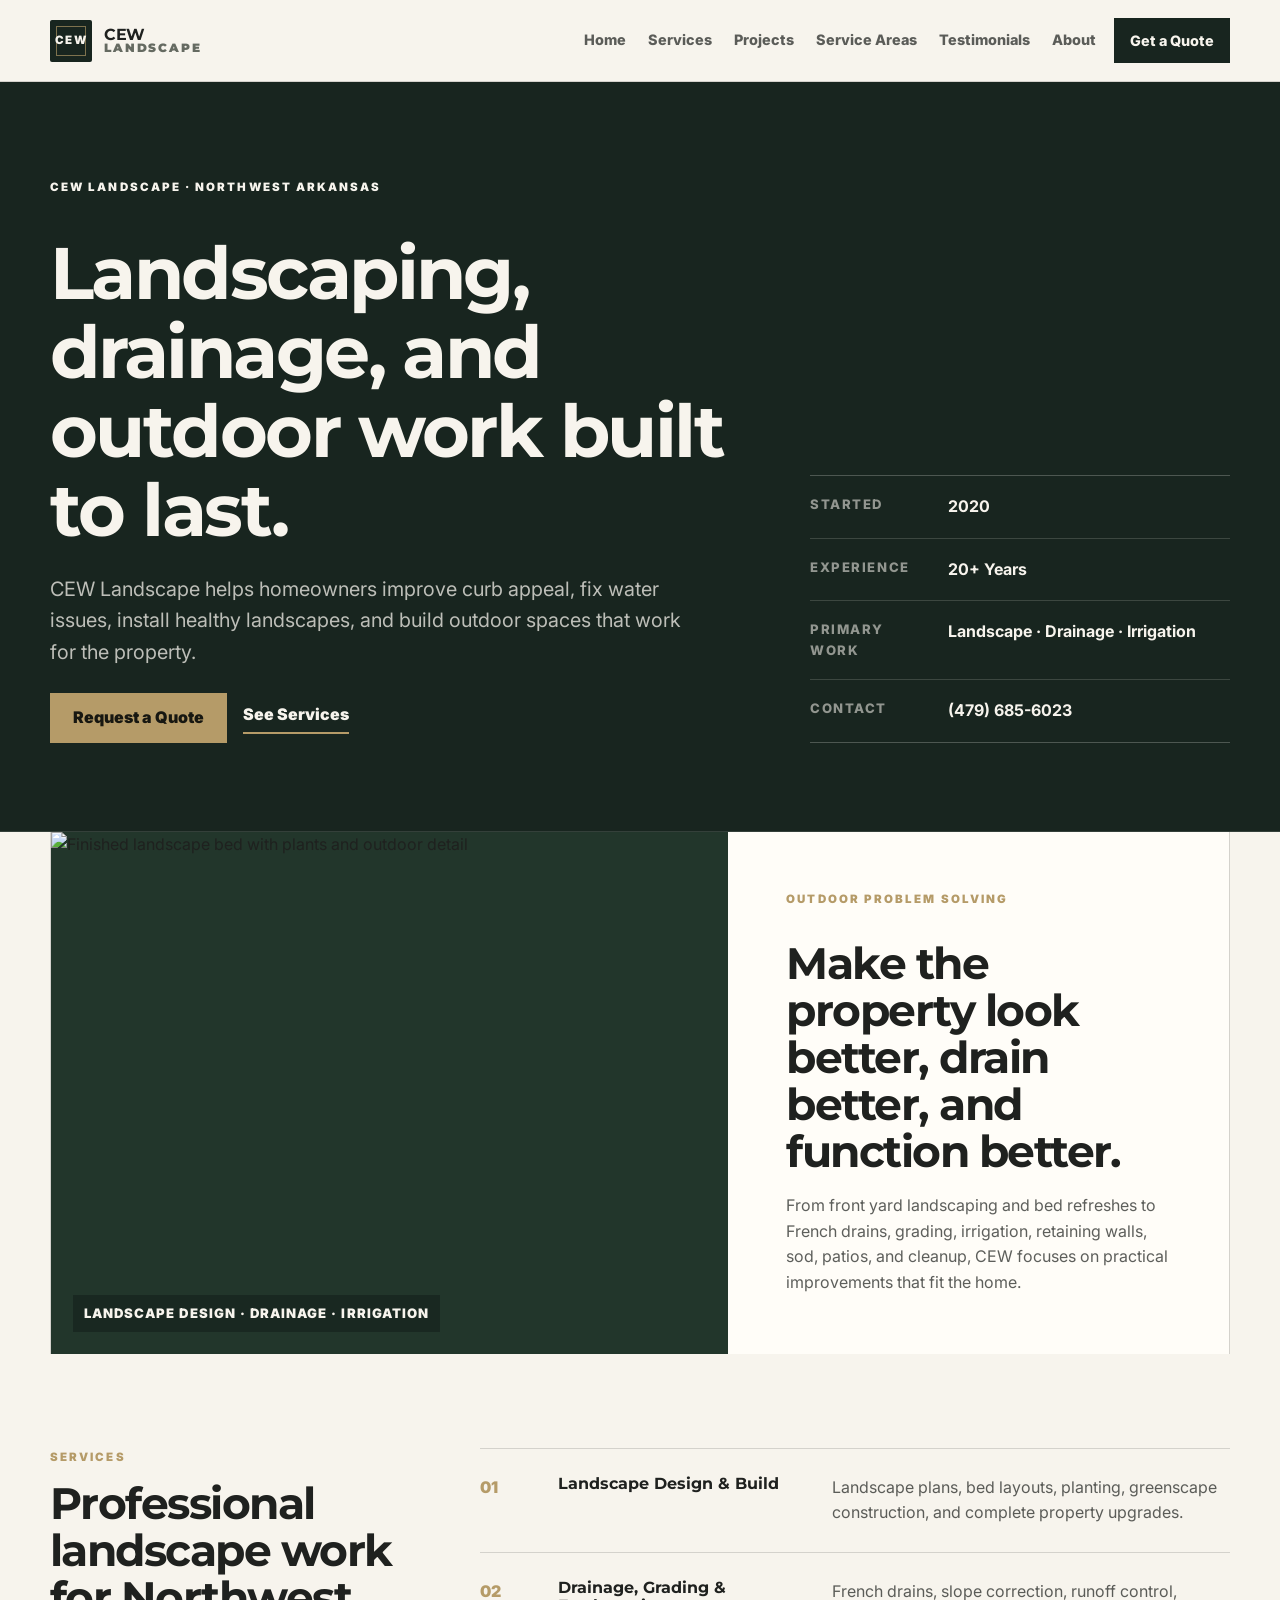
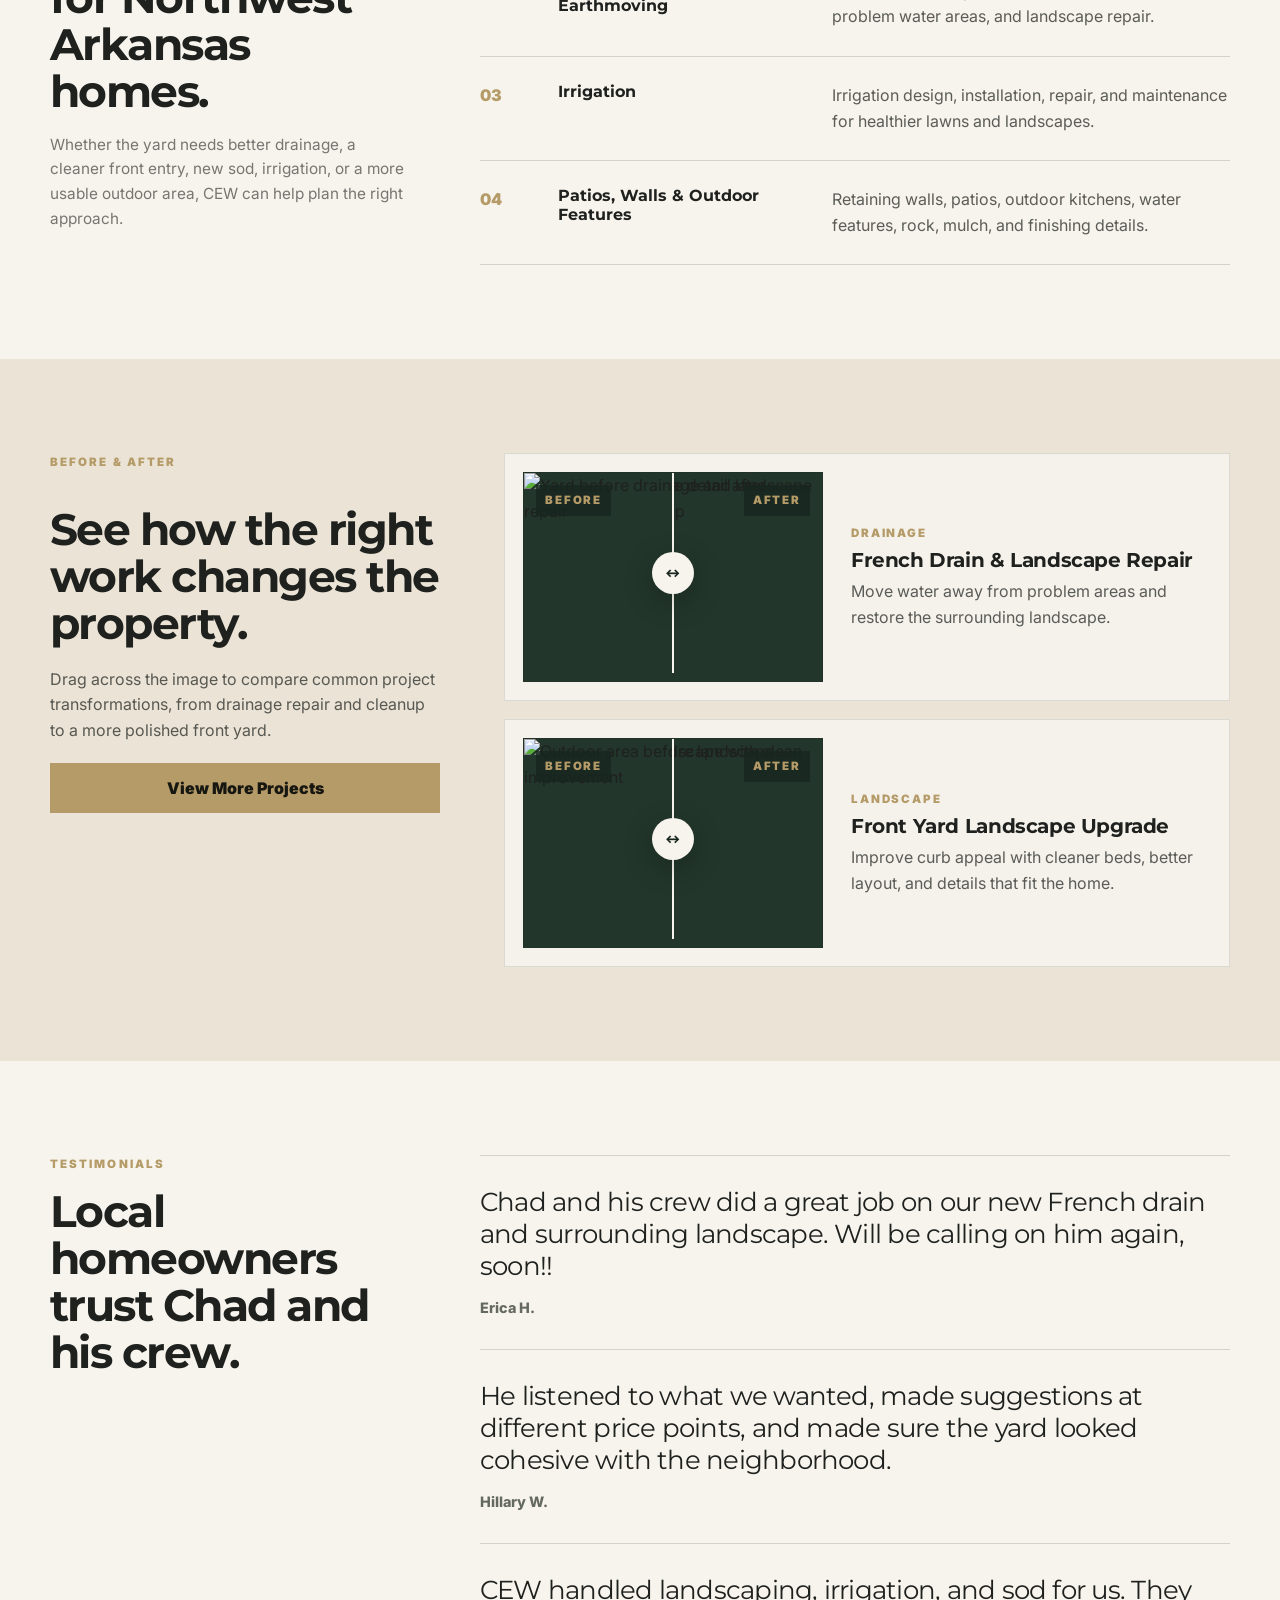
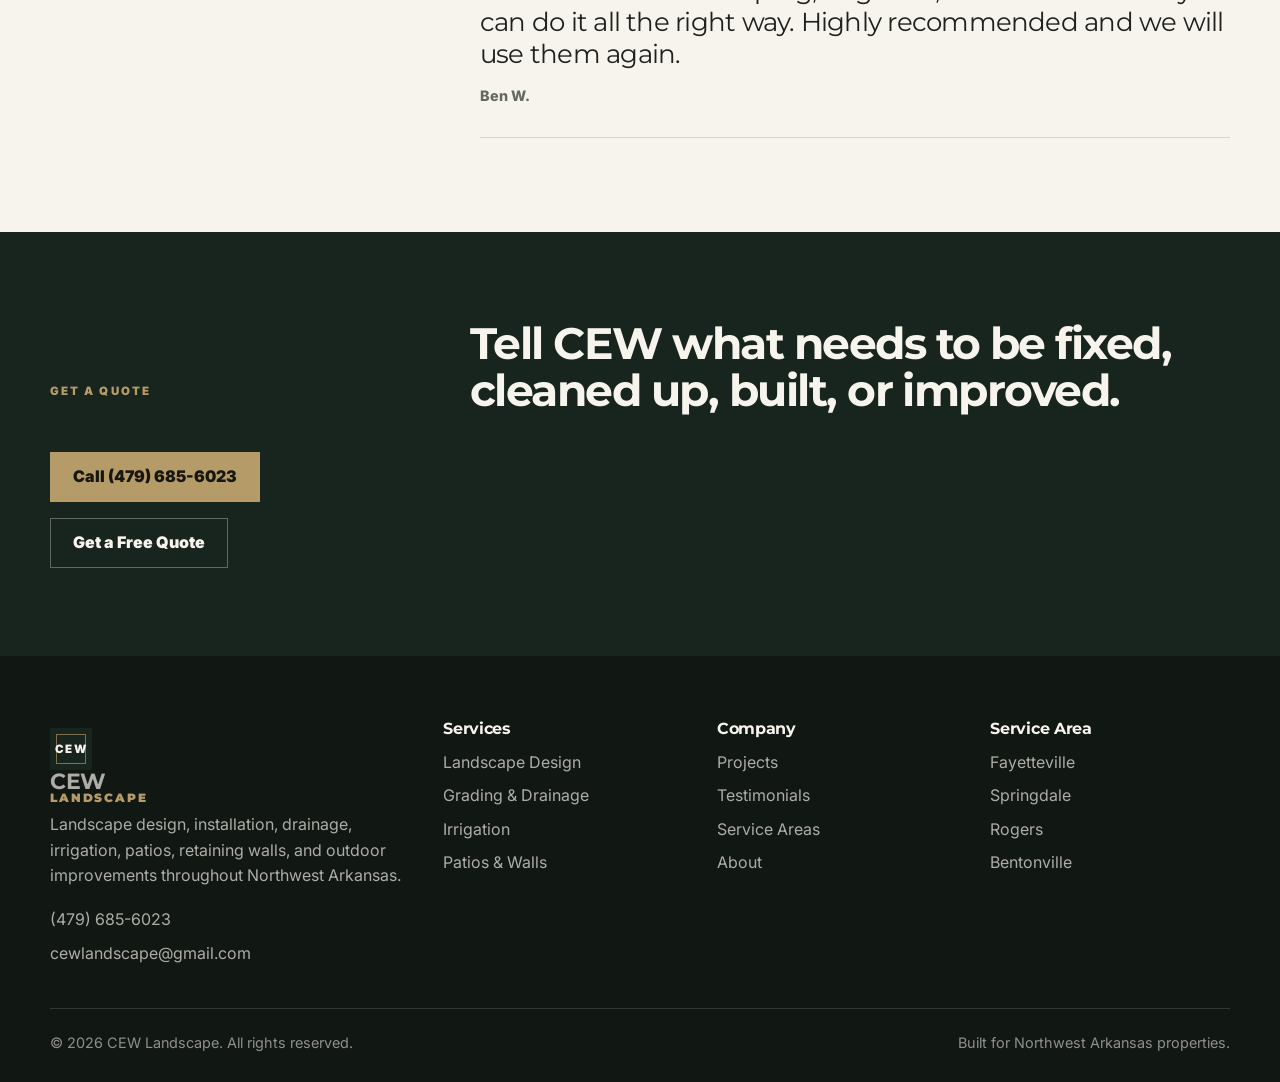
==== commit 020860e4: "Remove review source labels from homepage" ====
--- a/index.html
+++ b/index.html
@@ -107,9 +107,9 @@
           <h2>Local homeowners trust Chad and his crew.</h2>
         </div>
         <div class="quote-list">
-          <blockquote><p>Chad and his crew did a great job on our new French drain and surrounding landscape. Will be calling on him again, soon!!</p><cite>Erica Hayes · Facebook recommendation</cite></blockquote>
-          <blockquote><p>He listened to what we wanted, made suggestions at different price points, and made sure the yard looked cohesive with the neighborhood.</p><cite>Hillary Wheeler · Facebook recommendation</cite></blockquote>
-          <blockquote><p>CEW handled landscaping, irrigation, and sod for us. They can do it all the right way. Highly recommended and we will use them again.</p><cite>Ben Wheeler · Facebook recommendation</cite></blockquote>
+          <blockquote><p>Chad and his crew did a great job on our new French drain and surrounding landscape. Will be calling on him again, soon!!</p><cite>Erica H.</cite></blockquote>
+          <blockquote><p>He listened to what we wanted, made suggestions at different price points, and made sure the yard looked cohesive with the neighborhood.</p><cite>Hillary W.</cite></blockquote>
+          <blockquote><p>CEW handled landscaping, irrigation, and sod for us. They can do it all the right way. Highly recommended and we will use them again.</p><cite>Ben W.</cite></blockquote>
         </div>
       </div>
     </section>
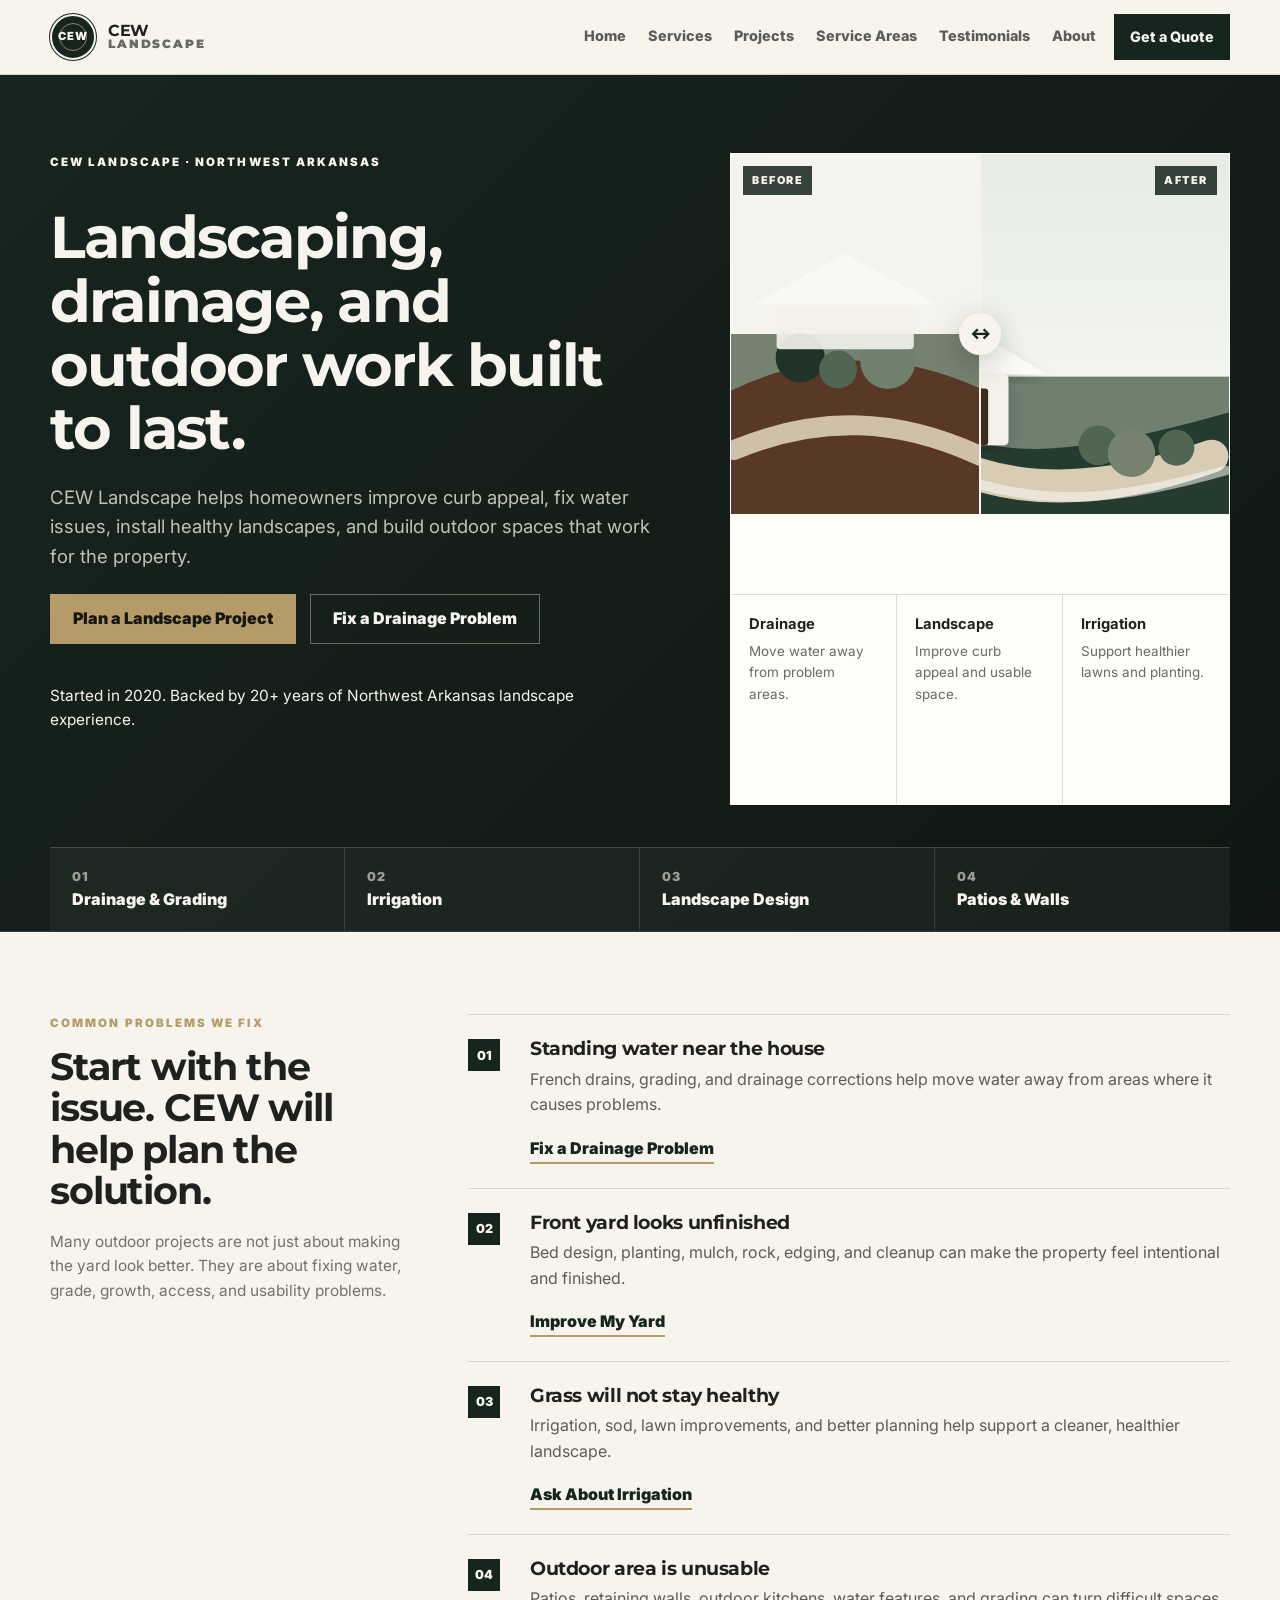
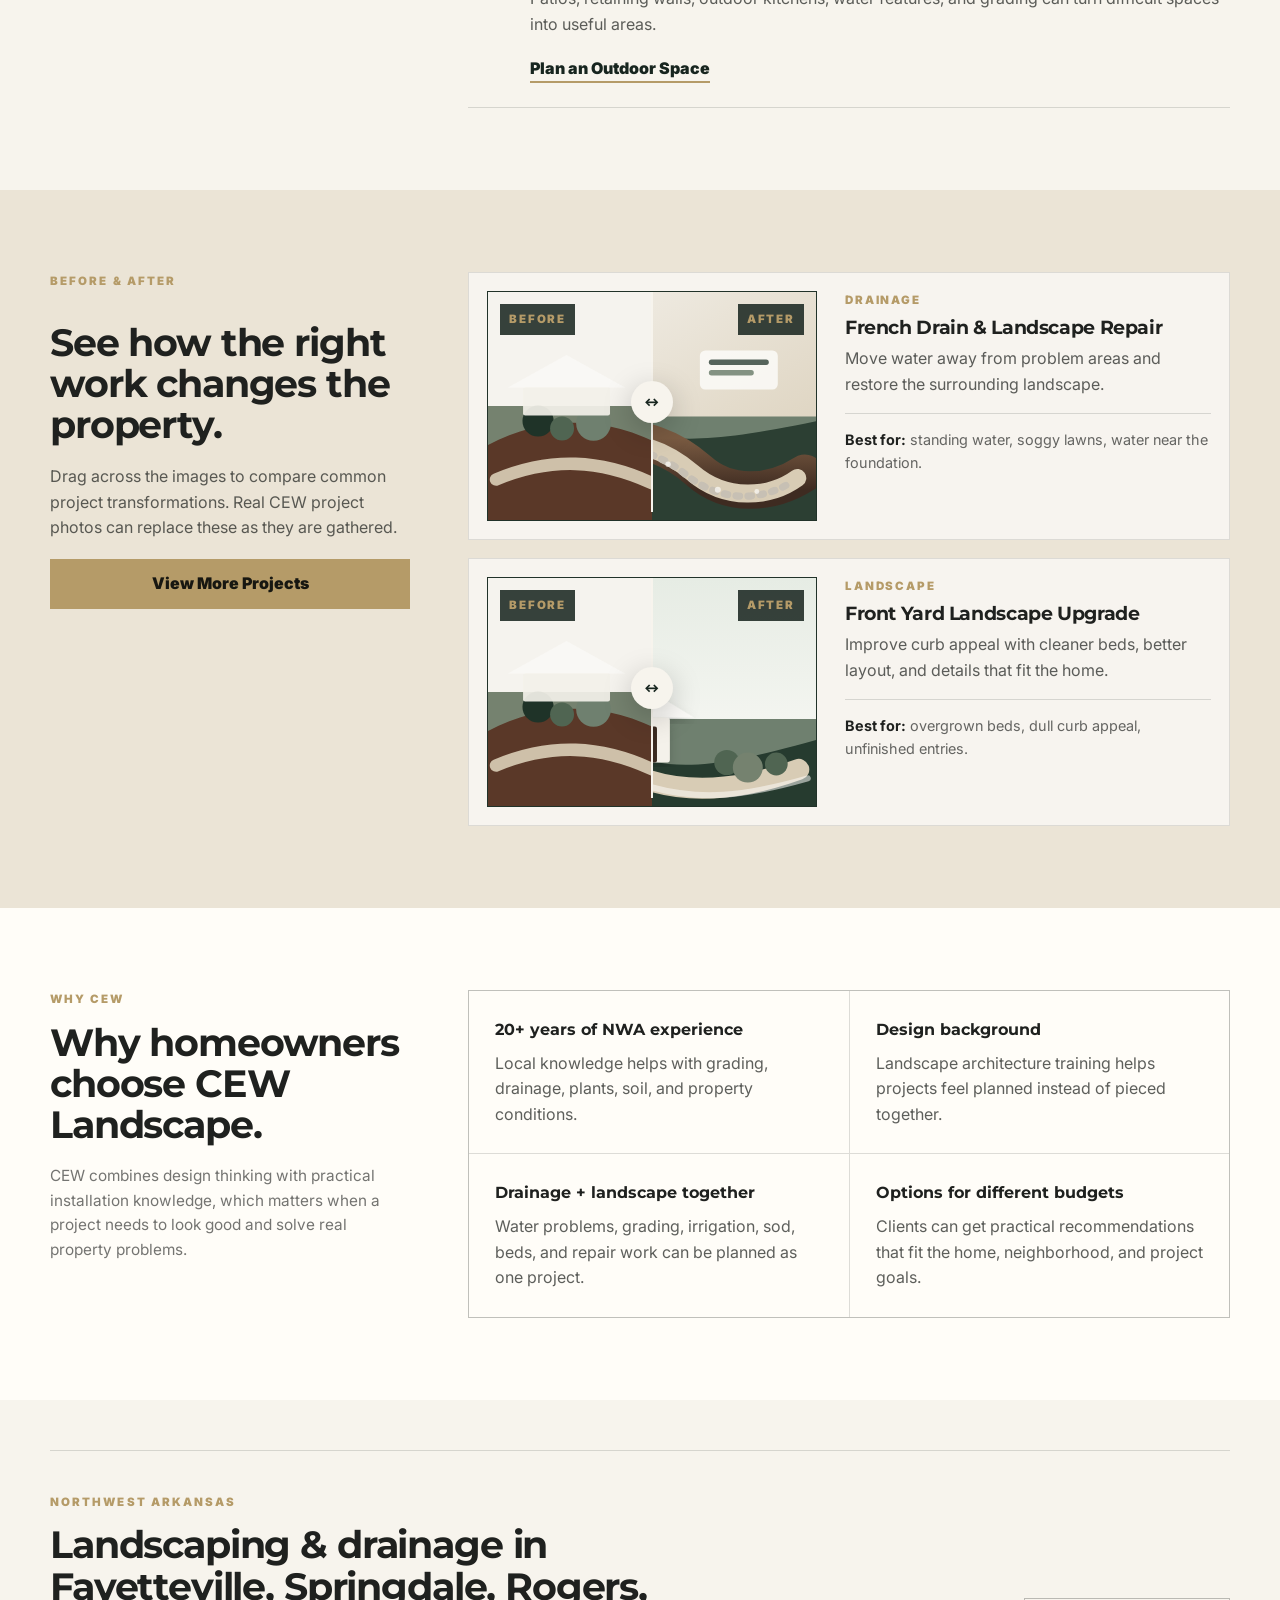
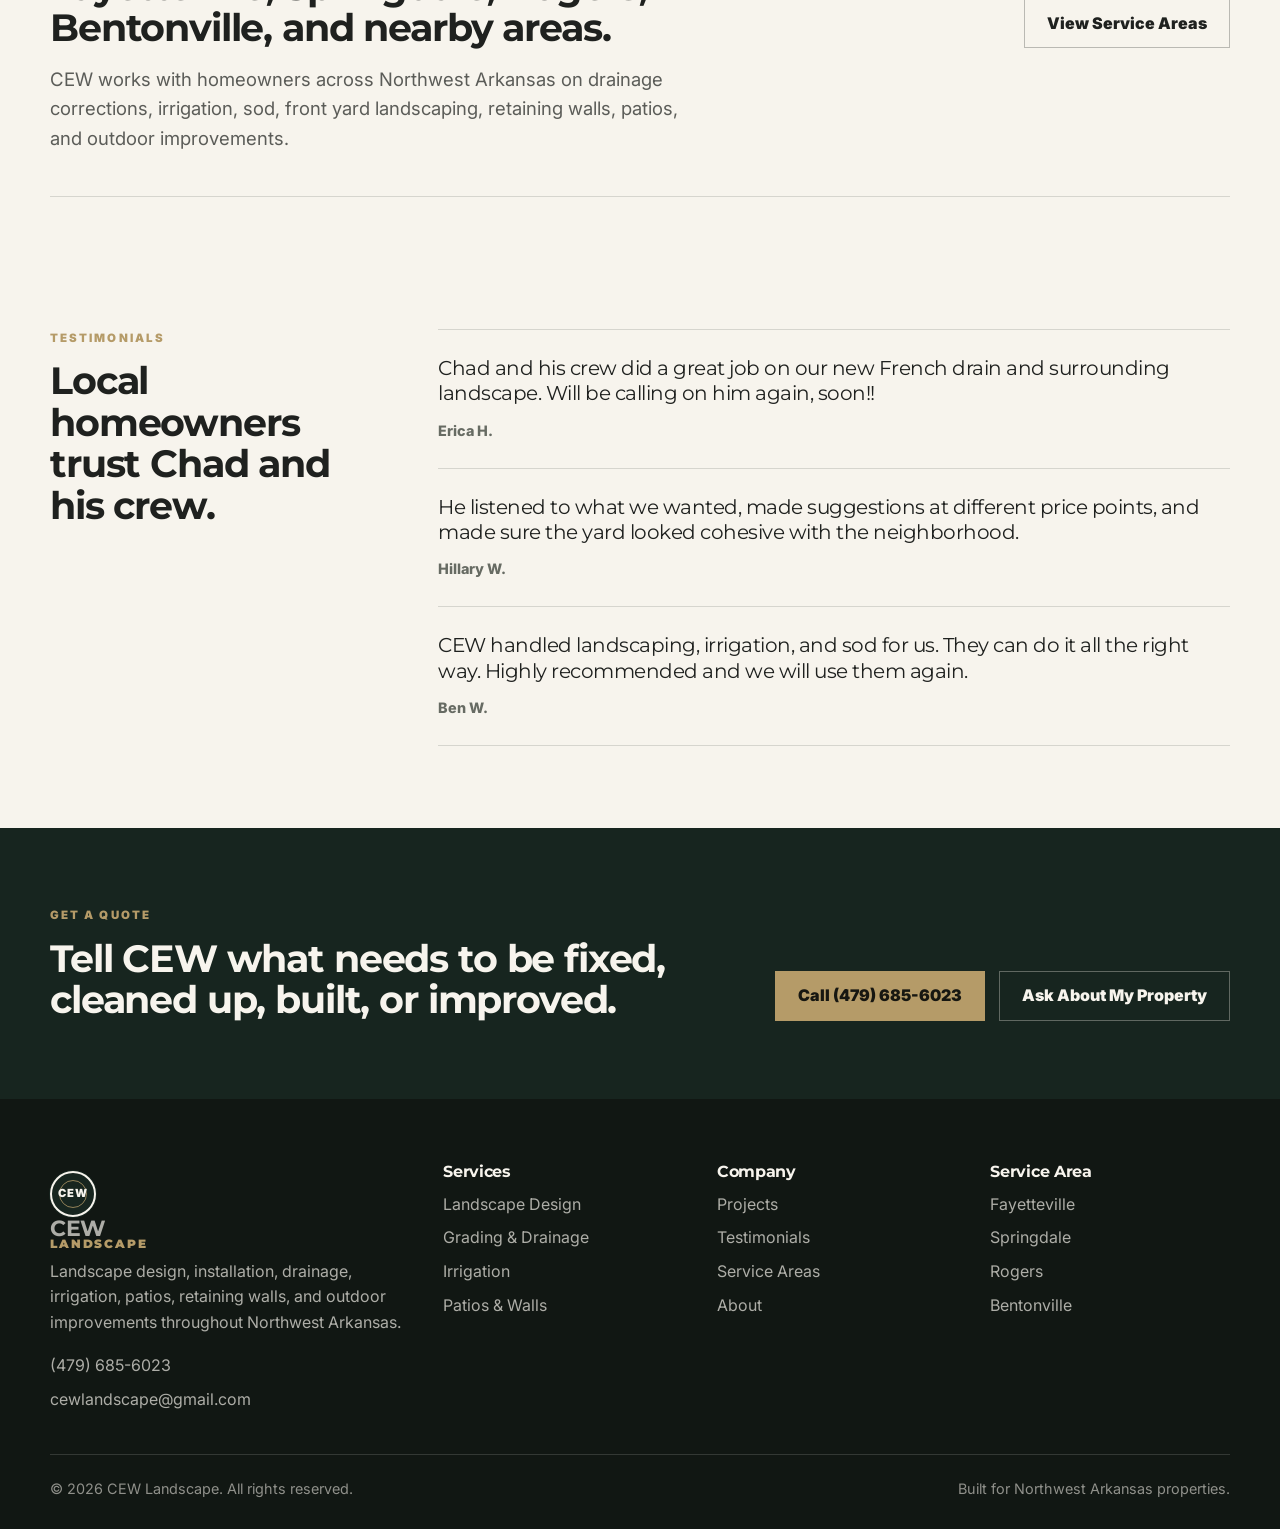
==== commit 9a3eedde: "Upgrade homepage content and layout" ====
--- a/index.html
+++ b/index.html
@@ -21,46 +21,49 @@
           <h1>Landscaping, drainage, and outdoor work built to last.</h1>
           <p class="lead">CEW Landscape helps homeowners improve curb appeal, fix water issues, install healthy landscapes, and build outdoor spaces that work for the property.</p>
           <div class="intro-actions">
-            <a class="btn btn-primary" href="contact/">Request a Quote</a>
-            <a class="text-link" href="services/">See Services</a>
+            <a class="btn btn-primary" href="contact/">Plan a Landscape Project</a>
+            <a class="btn btn-secondary" href="contact/">Fix a Drainage Problem</a>
+          </div>
+          <p class="small">Started in 2020. Backed by 20+ years of Northwest Arkansas landscape experience.</p>
+        </div>
+
+        <div class="hero-media">
+          <div class="before-after" data-before-after>
+            <div class="ba-layer"><img src="assets/images/placeholders/bed-cleanup.svg" alt="Yard before landscape improvement"></div>
+            <div class="ba-layer ba-after"><img src="assets/images/placeholders/front-landscape.svg" alt="Yard after professional landscape improvement"></div>
+            <span class="ba-label before">Before</span>
+            <span class="ba-label after">After</span>
+            <span class="ba-handle" aria-hidden="true"></span>
+            <input type="range" min="0" max="100" value="50" aria-label="Compare before and after landscape project">
+          </div>
+          <div class="hero-caption">
+            <div><strong>Drainage</strong><span>Move water away from problem areas.</span></div>
+            <div><strong>Landscape</strong><span>Improve curb appeal and usable space.</span></div>
+            <div><strong>Irrigation</strong><span>Support healthier lawns and planting.</span></div>
           </div>
         </div>
+      </div>
 
-        <aside class="intro-proof" aria-label="Company details">
-          <div class="proof-line"><span>Started</span><strong>2020</strong></div>
-          <div class="proof-line"><span>Experience</span><strong>20+ Years</strong></div>
-          <div class="proof-line"><span>Primary Work</span><strong>Landscape · Drainage · Irrigation</strong></div>
-          <div class="proof-line"><span>Contact</span><strong>(479) 685-6023</strong></div>
-        </aside>
+      <div class="container service-strip">
+        <a href="services/#drainage"><span>01</span>Drainage & Grading</a>
+        <a href="services/#irrigation"><span>02</span>Irrigation</a>
+        <a href="services/#design"><span>03</span>Landscape Design</a>
+        <a href="services/#hardscapes"><span>04</span>Patios & Walls</a>
       </div>
     </section>
 
-    <section class="feature-strip">
-      <div class="container feature-layout">
-        <div class="feature-image">
-          <img src="https://images.unsplash.com/photo-1558904541-efa843a96f01?auto=format&fit=crop&w=1400&q=80" alt="Finished landscape bed with plants and outdoor detail">
-          <span>Landscape design · drainage · irrigation</span>
+    <section class="section">
+      <div class="container problem-grid">
+        <div>
+          <p class="eyebrow">Common Problems We Fix</p>
+          <h2>Start with the issue. CEW will help plan the solution.</h2>
+          <p class="section-note">Many outdoor projects are not just about making the yard look better. They are about fixing water, grade, growth, access, and usability problems.</p>
         </div>
-        <div class="feature-copy">
-          <p class="eyebrow">Outdoor problem solving</p>
-          <h2>Make the property look better, drain better, and function better.</h2>
-          <p>From front yard landscaping and bed refreshes to French drains, grading, irrigation, retaining walls, sod, patios, and cleanup, CEW focuses on practical improvements that fit the home.</p>
-        </div>
-      </div>
-    </section>
-
-    <section class="section services-editorial">
-      <div class="container editorial-grid">
-        <div>
-          <p class="eyebrow">Services</p>
-          <h2>Professional landscape work for Northwest Arkansas homes.</h2>
-          <p class="section-note">Whether the yard needs better drainage, a cleaner front entry, new sod, irrigation, or a more usable outdoor area, CEW can help plan the right approach.</p>
-        </div>
-        <div class="service-list">
-          <a class="service-row" href="services/#design"><span>01</span><strong>Landscape Design & Build</strong><p>Landscape plans, bed layouts, planting, greenscape construction, and complete property upgrades.</p></a>
-          <a class="service-row" href="services/#drainage"><span>02</span><strong>Drainage, Grading & Earthmoving</strong><p>French drains, slope correction, runoff control, problem water areas, and landscape repair.</p></a>
-          <a class="service-row" href="services/#irrigation"><span>03</span><strong>Irrigation</strong><p>Irrigation design, installation, repair, and maintenance for healthier lawns and landscapes.</p></a>
-          <a class="service-row" href="services/#hardscapes"><span>04</span><strong>Patios, Walls & Outdoor Features</strong><p>Retaining walls, patios, outdoor kitchens, water features, rock, mulch, and finishing details.</p></a>
+        <div class="problem-list">
+          <article class="problem-item"><span>01</span><div><h3>Standing water near the house</h3><p>French drains, grading, and drainage corrections help move water away from areas where it causes problems.</p><a class="card-link" href="contact/">Fix a Drainage Problem</a></div></article>
+          <article class="problem-item"><span>02</span><div><h3>Front yard looks unfinished</h3><p>Bed design, planting, mulch, rock, edging, and cleanup can make the property feel intentional and finished.</p><a class="card-link" href="contact/">Improve My Yard</a></div></article>
+          <article class="problem-item"><span>03</span><div><h3>Grass will not stay healthy</h3><p>Irrigation, sod, lawn improvements, and better planning help support a cleaner, healthier landscape.</p><a class="card-link" href="contact/">Ask About Irrigation</a></div></article>
+          <article class="problem-item"><span>04</span><div><h3>Outdoor area is unusable</h3><p>Patios, retaining walls, outdoor kitchens, water features, and grading can turn difficult spaces into useful areas.</p><a class="card-link" href="contact/">Plan an Outdoor Space</a></div></article>
         </div>
       </div>
     </section>
@@ -70,33 +73,60 @@
         <div class="project-lead">
           <p class="eyebrow">Before & After</p>
           <h2>See how the right work changes the property.</h2>
-          <p>Drag across the image to compare common project transformations, from drainage repair and cleanup to a more polished front yard.</p>
+          <p>Drag across the images to compare common project transformations. Real CEW project photos can replace these as they are gathered.</p>
           <a class="btn btn-primary" href="projects/">View More Projects</a>
         </div>
         <div class="project-stack">
           <article class="project-feature">
             <div class="before-after" data-before-after>
-              <div class="ba-layer"><img src="https://picsum.photos/seed/cew-drain-before/900/650" alt="Yard before drainage and landscape repair"></div>
-              <div class="ba-layer ba-after"><img src="https://images.unsplash.com/photo-1416879595882-3373a0480b5b?auto=format&fit=crop&w=900&q=80" alt="Finished landscape detail after drainage and cleanup"></div>
+              <div class="ba-layer"><img src="assets/images/placeholders/bed-cleanup.svg" alt="Yard before drainage and landscape repair"></div>
+              <div class="ba-layer ba-after"><img src="assets/images/placeholders/drainage-project.svg" alt="Finished drainage and landscape repair"></div>
               <span class="ba-label before">Before</span>
               <span class="ba-label after">After</span>
               <span class="ba-handle" aria-hidden="true"></span>
               <input type="range" min="0" max="100" value="50" aria-label="Compare before and after drainage project">
             </div>
-            <div><span>Drainage</span><h3>French Drain & Landscape Repair</h3><p>Move water away from problem areas and restore the surrounding landscape.</p></div>
+            <div><span>Drainage</span><h3>French Drain & Landscape Repair</h3><p>Move water away from problem areas and restore the surrounding landscape.</p><div class="project-meta"><strong>Best for:</strong> standing water, soggy lawns, water near the foundation.</div></div>
           </article>
           <article class="project-feature">
             <div class="before-after" data-before-after>
-              <div class="ba-layer"><img src="https://picsum.photos/seed/cew-front-before/900/650" alt="Outdoor area before landscape improvement"></div>
-              <div class="ba-layer ba-after"><img src="https://images.unsplash.com/photo-1558904541-efa843a96f01?auto=format&fit=crop&w=900&q=80" alt="Finished front landscape with clean planting and beds"></div>
+              <div class="ba-layer"><img src="assets/images/placeholders/bed-cleanup.svg" alt="Front yard before landscape upgrade"></div>
+              <div class="ba-layer ba-after"><img src="assets/images/placeholders/front-landscape.svg" alt="Front yard after landscape upgrade"></div>
               <span class="ba-label before">Before</span>
               <span class="ba-label after">After</span>
               <span class="ba-handle" aria-hidden="true"></span>
               <input type="range" min="0" max="100" value="50" aria-label="Compare before and after front landscape project">
             </div>
-            <div><span>Landscape</span><h3>Front Yard Landscape Upgrade</h3><p>Improve curb appeal with cleaner beds, better layout, and details that fit the home.</p></div>
+            <div><span>Landscape</span><h3>Front Yard Landscape Upgrade</h3><p>Improve curb appeal with cleaner beds, better layout, and details that fit the home.</p><div class="project-meta"><strong>Best for:</strong> overgrown beds, dull curb appeal, unfinished entries.</div></div>
           </article>
         </div>
+      </div>
+    </section>
+
+    <section class="section why-section">
+      <div class="container why-grid">
+        <div>
+          <p class="eyebrow">Why CEW</p>
+          <h2>Why homeowners choose CEW Landscape.</h2>
+          <p class="section-note">CEW combines design thinking with practical installation knowledge, which matters when a project needs to look good and solve real property problems.</p>
+        </div>
+        <div class="why-list">
+          <div class="why-item"><strong>20+ years of NWA experience</strong><p>Local knowledge helps with grading, drainage, plants, soil, and property conditions.</p></div>
+          <div class="why-item"><strong>Design background</strong><p>Landscape architecture training helps projects feel planned instead of pieced together.</p></div>
+          <div class="why-item"><strong>Drainage + landscape together</strong><p>Water problems, grading, irrigation, sod, beds, and repair work can be planned as one project.</p></div>
+          <div class="why-item"><strong>Options for different budgets</strong><p>Clients can get practical recommendations that fit the home, neighborhood, and project goals.</p></div>
+        </div>
+      </div>
+    </section>
+
+    <section class="section-tight">
+      <div class="container seo-block">
+        <div>
+          <p class="eyebrow">Northwest Arkansas</p>
+          <h2>Landscaping & drainage in Fayetteville, Springdale, Rogers, Bentonville, and nearby areas.</h2>
+          <p class="lead" style="margin-top:16px;">CEW works with homeowners across Northwest Arkansas on drainage corrections, irrigation, sod, front yard landscaping, retaining walls, patios, and outdoor improvements.</p>
+        </div>
+        <a class="btn btn-secondary" href="service-areas/">View Service Areas</a>
       </div>
     </section>
 
@@ -116,16 +146,19 @@
 
     <section class="closing-cta">
       <div class="container closing-layout">
-        <p class="eyebrow">Get a quote</p>
-        <h2>Tell CEW what needs to be fixed, cleaned up, built, or improved.</h2>
+        <div>
+          <p class="eyebrow">Get a quote</p>
+          <h2>Tell CEW what needs to be fixed, cleaned up, built, or improved.</h2>
+        </div>
         <div class="intro-actions">
           <a class="btn btn-primary" href="tel:+14796856023">Call (479) 685-6023</a>
-          <a class="btn btn-secondary" href="contact/">Get a Free Quote</a>
+          <a class="btn btn-secondary" href="contact/">Ask About My Property</a>
         </div>
       </div>
     </section>
   </main>
 
+  <div class="mobile-sticky-cta"><a href="tel:+14796856023">Call CEW</a><a href="contact/">Get Quote</a></div>
   <div data-include="footer"></div>
   <script src="assets/js/main.js"></script>
 </body>
--- a/assets/css/styles.css
+++ b/assets/css/styles.css
@@ -1,225 +1,17 @@
-:root {
-  --pine: #18251f;
-  --pine-2: #22362b;
-  --ink: #1f211f;
-  --muted: #656a61;
-  --paper: #f7f4ed;
-  --paper-2: #ebe4d6;
-  --line: rgba(31, 33, 31, 0.16);
-  --white: #ffffff;
-  --accent: #b59b68;
-  --max: 1180px;
+:root{
+  --pine:#17251f;
+  --pine-2:#22362b;
+  --ink:#1f211f;
+  --muted:#676b63;
+  --paper:#f7f4ed;
+  --paper-2:#ebe4d6;
+  --cream:#fffdf8;
+  --line:rgba(31,33,31,.15);
+  --accent:#b59b68;
+  --white:#fff;
+  --max:1180px;
 }
-
-* { box-sizing: border-box; }
-html { scroll-behavior: smooth; }
-body {
-  margin: 0;
-  font-family: Inter, ui-sans-serif, system-ui, -apple-system, BlinkMacSystemFont, "Segoe UI", sans-serif;
-  background: var(--paper);
-  color: var(--ink);
-  line-height: 1.6;
-}
-img { max-width: 100%; display: block; }
-a { color: inherit; text-decoration: none; }
-
-.container { width: min(var(--max), calc(100% - 48px)); margin: 0 auto; }
-.section { padding: 94px 0; }
-.section-tight { padding: 52px 0; }
-.eyebrow { color: var(--accent); text-transform: uppercase; letter-spacing: .18em; font-weight: 900; font-size: .72rem; margin: 0 0 14px; }
-h1, h2, h3 { font-family: Montserrat, Inter, sans-serif; margin: 0; color: var(--ink); line-height: 1.08; letter-spacing: -.035em; }
-h1 { font-size: clamp(2.9rem, 5.7vw, 5.75rem); max-width: 760px; }
-h2 { font-size: clamp(2rem, 3.4vw, 3.65rem); max-width: 720px; }
-h3 { font-size: 1.22rem; letter-spacing: -.02em; }
-p { margin: 0; color: rgba(31,33,31,.72); }
-.lead { font-size: clamp(1.05rem, 1.55vw, 1.25rem); max-width: 650px; color: rgba(31,33,31,.72); }
-.small, .section-note { font-size: .96rem; color: rgba(31,33,31,.6); margin-top: 18px; max-width: 540px; }
-
-.site-header {
-  position: sticky;
-  top: 0;
-  z-index: 20;
-  width: 100%;
-  margin: 0;
-  padding: 18px max(24px, calc((100vw - var(--max)) / 2));
-  display: flex;
-  align-items: center;
-  justify-content: space-between;
-  gap: 22px;
-  background: rgba(247,244,237,.94);
-  backdrop-filter: blur(14px);
-  border-bottom: 1px solid var(--line);
-}
-.brand, .footer-brand { display: inline-flex; align-items: center; gap: 12px; font-weight: 900; color: var(--ink); }
-.brand-mark { position: relative; display: grid; place-items: center; width: 42px; height: 42px; border-radius: 2px; background: var(--pine); color: var(--paper); font-size: .72rem; letter-spacing: .14em; }
-.brand-mark::after { content: ''; position: absolute; inset: 6px; border: 1px solid rgba(181,155,104,.65); }
-.brand-mark span { position: relative; z-index: 1; }
-.brand-text { display: grid; line-height: 1; font-family: Montserrat, Inter, sans-serif; letter-spacing: -.02em; }
-.brand-text em { font-style: normal; color: var(--muted); font-size: .72rem; letter-spacing: .16em; text-transform: uppercase; }
-.site-nav { display: flex; align-items: center; gap: 2px; }
-.site-nav a { padding: 9px 10px; color: rgba(31,33,31,.72); font-weight: 800; font-size: .9rem; border-bottom: 2px solid transparent; }
-.site-nav a:hover { color: var(--ink); border-bottom-color: var(--accent); }
-.site-nav .nav-cta { background: var(--pine); color: var(--paper); padding: 11px 16px; border-bottom: 0; margin-left: 6px; }
-.nav-toggle { display: none; border: 0; background: transparent; padding: 10px; }
-.nav-toggle span { display:block; width:24px; height:2px; background: var(--pine); margin:5px 0; }
-
-.home-intro {
-  background: var(--pine);
-  color: var(--paper);
-  padding: 96px 0 88px;
-  border-bottom: 1px solid rgba(255,255,255,.12);
-}
-.intro-layout { display: grid; grid-template-columns: minmax(0, 1.15fr) 420px; gap: 72px; align-items: end; }
-.intro-copy { display: grid; gap: 24px; }
-.home-intro h1, .home-intro p, .home-intro .lead { color: var(--paper); }
-.home-intro .lead { color: rgba(247,244,237,.74); }
-.intro-actions, .hero-actions, .cta-actions { display: flex; flex-wrap: wrap; gap: 16px; align-items: center; }
-.intro-proof { border-top: 1px solid rgba(247,244,237,.24); border-bottom: 1px solid rgba(247,244,237,.24); }
-.proof-line { display: grid; grid-template-columns: 118px 1fr; gap: 20px; padding: 18px 0; border-bottom: 1px solid rgba(247,244,237,.16); }
-.proof-line:last-child { border-bottom: 0; }
-.proof-line span { color: rgba(247,244,237,.55); font-size: .82rem; text-transform: uppercase; letter-spacing: .12em; font-weight: 800; }
-.proof-line strong { color: var(--paper); font-size: 1rem; }
-
-.btn { display: inline-flex; align-items: center; justify-content: center; min-height: 50px; padding: 0 22px; font-weight: 900; border: 1px solid transparent; transition: transform .18s ease, background .18s ease; }
-.btn:hover { transform: translateY(-1px); }
-.btn-primary { background: var(--accent); color: #171711; }
-.btn-secondary { background: transparent; border-color: rgba(31,33,31,.28); color: var(--ink); }
-.btn-light { background: var(--paper); color: var(--pine); }
-.text-link { font-weight: 900; color: inherit; border-bottom: 2px solid var(--accent); padding-bottom: 4px; }
-
-.feature-strip { padding: 0; background: var(--paper); }
-.feature-layout { display: grid; grid-template-columns: 1.15fr .85fr; min-height: 430px; border-left: 1px solid var(--line); border-right: 1px solid var(--line); }
-.feature-image { position: relative; min-height: 430px; background: var(--pine-2); overflow: hidden; }
-.feature-image img { width: 100%; height: 100%; object-fit: cover; }
-.feature-image span { position: absolute; left: 22px; bottom: 22px; background: rgba(24,37,31,.82); color: var(--paper); padding: 8px 11px; font-size: .82rem; letter-spacing: .08em; text-transform: uppercase; font-weight: 900; }
-.feature-copy { padding: 58px; display: grid; align-content: center; gap: 18px; background: #fffdf8; }
-
-.editorial-grid { display: grid; grid-template-columns: 360px minmax(0,1fr); gap: 70px; align-items: start; }
-.service-list { border-top: 1px solid var(--line); }
-.service-row { display: grid; grid-template-columns: 54px 250px 1fr; gap: 24px; padding: 26px 0; border-bottom: 1px solid var(--line); align-items: start; }
-.service-row span { font-weight: 900; color: var(--accent); }
-.service-row strong { font-family: Montserrat, Inter, sans-serif; line-height: 1.15; color: var(--ink); }
-.service-row p { margin: 0; }
-.service-row:hover strong { color: var(--pine-2); }
-
-.muted-section { background: var(--paper-2); }
-.project-editorial { display: grid; grid-template-columns: 390px minmax(0,1fr); gap: 64px; align-items: start; }
-.project-lead { position: sticky; top: 110px; display: grid; gap: 20px; }
-.project-stack { display: grid; gap: 18px; }
-.project-feature { display: grid; grid-template-columns: 300px 1fr; gap: 28px; align-items: center; padding: 18px; background: rgba(255,255,255,.54); border: 1px solid rgba(31,33,31,.12); }
-.project-feature span { display: block; color: var(--accent); text-transform: uppercase; letter-spacing: .16em; font-weight: 900; font-size: .72rem; margin-bottom: 8px; }
-.project-feature p { margin-top: 8px; }
-
-.before-after { position: relative; height: 210px; min-height: 210px; overflow: hidden; background: var(--pine-2); border: 1px solid rgba(31,33,31,.14); --position: 50%; }
-.before-after img { width: 100%; height: 100%; object-fit: cover; display: block; }
-.ba-layer { position: absolute; inset: 0; }
-.ba-after { clip-path: inset(0 0 0 50%); }
-.ba-label { position: absolute; top: 12px; z-index: 3; background: rgba(24,37,31,.82); color: var(--paper); padding: 6px 9px; font-size: .68rem; letter-spacing: .14em; text-transform: uppercase; font-weight: 900; }
-.ba-label.before { left: 12px; }
-.ba-label.after { right: 12px; }
-.ba-handle { position: absolute; top: 0; bottom: 0; left: 50%; width: 2px; transform: translateX(-50%); background: var(--paper); z-index: 4; pointer-events: none; }
-.ba-handle::after { content: '↔'; position: absolute; top: 50%; left: 50%; width: 42px; height: 42px; display: grid; place-items: center; transform: translate(-50%, -50%); border-radius: 50%; background: var(--paper); color: var(--pine); font-weight: 900; box-shadow: 0 8px 30px rgba(0,0,0,.22); }
-.before-after input[type='range'] { position: absolute; inset: 0; z-index: 5; width: 100%; height: 100%; opacity: 0; cursor: ew-resize; }
-.project-card .before-after { height: 245px; margin: -26px -26px 24px; }
-
-.testimonial-layout { display: grid; grid-template-columns: 360px minmax(0,1fr); gap: 70px; }
-.quote-list { display: grid; gap: 0; border-top: 1px solid var(--line); }
-blockquote { margin: 0; padding: 30px 0; border-bottom: 1px solid var(--line); }
-blockquote p { font-family: Montserrat, Inter, sans-serif; font-size: clamp(1.1rem, 2vw, 1.65rem); line-height: 1.25; color: var(--ink); letter-spacing: -.03em; }
-blockquote cite { display: block; margin-top: 14px; color: var(--muted); font-style: normal; font-weight: 800; font-size: .9rem; }
-
-.closing-cta { padding: 88px 0; background: var(--pine); color: var(--paper); }
-.closing-layout { display: grid; grid-template-columns: minmax(0, 1fr) auto; gap: 38px; align-items: end; }
-.closing-cta h2 { color: var(--paper); max-width: 760px; }
-.closing-cta .btn-secondary { border-color: rgba(247,244,237,.32); color: var(--paper); }
-
-.grid-4 { display: grid; grid-template-columns: repeat(4, 1fr); gap: 18px; }
-.grid-3 { display: grid; grid-template-columns: repeat(3, 1fr); gap: 22px; }
-.grid-2 { display: grid; grid-template-columns: repeat(2, 1fr); gap: 22px; }
-.card { background: transparent; border: 1px solid var(--line); padding: 26px; box-shadow: none; overflow: hidden; }
-.card p { margin-top: 12px; }
-.card-link { margin-top: 18px; display: inline-block; font-weight: 900; color: var(--pine); border-bottom: 2px solid var(--accent); }
-.service-card { min-height: auto; display: flex; flex-direction: column; justify-content: space-between; }
-.service-card.has-image { padding-top: 0; }
-.service-image { height: 172px; margin: 0 -26px 24px; background: var(--paper-2); overflow: hidden; }
-.project-card .project-image { height: 245px; margin: -26px -26px 24px; background: var(--paper-2); overflow: hidden; }
-.image-placeholder { min-height: 430px; overflow: hidden; position: relative; background: var(--pine-2); }
-.image-placeholder img, .project-image img, .service-image img { width: 100%; height: 100%; object-fit: cover; display: block; }
-.photo-note { position: absolute; left: 18px; right: 18px; bottom: 18px; padding: 12px 14px; color: rgba(247,244,237,.9); background: rgba(24,37,31,.78); font-size: .9rem; }
-
-.hero { padding: 86px 0; }
-.hero-grid, .split { display: grid; grid-template-columns: .95fr 1.05fr; gap: 54px; align-items: start; }
-.hero-copy { display: grid; gap: 22px; }
-.hero-card { background: transparent; padding: 0; border: 1px solid var(--line); box-shadow: none; overflow: hidden; }
-.trust-row { display: grid; grid-template-columns: repeat(4, 1fr); border-top: 1px solid var(--line); border-bottom: 1px solid var(--line); }
-.trust-item { padding: 22px; border-right: 1px solid var(--line); }
-.trust-item:last-child { border-right: 0; }
-.trust-item strong { display: block; color: var(--ink); font-size: 1.02rem; }
-.trust-item span { color: var(--muted); }
-.review-card { position: relative; }
-.review-card:before { content: '“'; position: absolute; top: 4px; right: 18px; font-family: Georgia, serif; font-size: 4rem; color: rgba(31,33,31,.1); }
-.review-name { margin-top: 18px; font-weight: 900; color: var(--ink); }
-.review-source { color: var(--muted); font-size: .9rem; margin-top: 2px; }
-.check-list { list-style: none; padding: 0; margin: 24px 0 0; display: grid; gap: 12px; }
-.check-list li { padding-left: 28px; position: relative; color: rgba(31,33,31,.75); }
-.check-list li:before { content: '—'; position: absolute; left:0; top:0; color: var(--accent); font-weight: 900; }
-.stat-row { display: grid; grid-template-columns: repeat(3,1fr); gap: 1px; margin-top: 24px; background: var(--line); }
-.stat { background: var(--paper); padding: 18px; }
-.stat strong { display: block; font-size: 1.55rem; color: var(--ink); line-height: 1; }
-.stat span { color: var(--muted); font-size: .9rem; }
-.dark-cta { background: var(--pine); color: var(--paper); padding: 46px; display: grid; grid-template-columns: 1fr auto; gap: 28px; align-items: center; }
-.dark-cta h2, .dark-cta p { color: var(--paper); }
-.dark-cta p { opacity: .78; margin-top: 14px; }
-.page-hero { padding: 78px 0 52px; border-bottom: 1px solid var(--line); }
-.page-hero h1 { font-size: clamp(2.55rem, 4.6vw, 4.7rem); }
-.service-band { background: var(--paper-2); }
-.logo-preview { background: var(--pine); color: var(--paper); padding: 44px; min-height: 300px; display: grid; place-items: center; text-align: center; }
-.logo-preview .brand-mark { width: 92px; height: 92px; margin: 0 auto 18px; background: rgba(247,244,237,.06); }
-.logo-preview .brand-text { color: var(--paper); font-size: 1.9rem; }
-.logo-preview .brand-text em { color: var(--accent); }
-.form { display: grid; gap: 14px; }
-.form label { font-weight: 850; color: var(--ink); }
-.form input, .form textarea, .form select { width: 100%; min-height: 52px; border: 1px solid var(--line); padding: 12px 14px; font: inherit; background: #fffdf8; }
-.form textarea { min-height: 150px; resize: vertical; }
-.form-note { font-size: .9rem; color: var(--muted); }
-
-.site-footer { background: #111713; color: var(--paper); padding: 64px 0 28px; }
-.footer-grid, .footer-bottom { width: min(var(--max), calc(100% - 48px)); margin: 0 auto; }
-.footer-grid { display: grid; grid-template-columns: 1.5fr repeat(3, 1fr); gap: 34px; }
-.site-footer h3 { color: var(--paper); font-size: 1rem; margin-bottom: 12px; }
-.site-footer p, .site-footer a { color: rgba(247,244,237,.68); display: block; margin-top: 8px; }
-.footer-brand { color: var(--paper); font-size: 1.4rem; }
-.footer-brand .brand-text em { color: var(--accent); }
-.footer-contact-stack { margin-top: 18px; }
-.footer-bottom { border-top: 1px solid rgba(255,255,255,.14); margin-top: 42px; padding-top: 22px; display: flex; justify-content: space-between; gap: 18px; color: rgba(247,244,237,.55); font-size: .9rem; }
-
-@media (max-width: 1020px) {
-  .site-nav a { font-size: .84rem; padding-inline: 7px; }
-  .intro-layout, .feature-layout, .editorial-grid, .project-editorial, .testimonial-layout { grid-template-columns: 1fr; }
-  .intro-proof { max-width: 620px; }
-  .project-lead { position: static; }
-}
-@media (max-width: 900px) {
-  .site-header { align-items: center; }
-  .nav-toggle { display: block; }
-  .site-nav { display: none; position: absolute; left: 18px; right: 18px; top: 74px; flex-direction: column; align-items: stretch; background: var(--paper); border: 1px solid var(--line); padding: 10px; box-shadow: 0 18px 50px rgba(0,0,0,.12); }
-  .site-nav.is-open { display: flex; }
-  .site-nav a { padding: 14px; font-size: 1rem; border: 0; }
-  .site-nav .nav-cta { margin-left: 0; }
-  .hero-grid, .split, .dark-cta, .footer-grid, .closing-layout { grid-template-columns: 1fr; }
-  .grid-4, .grid-3, .grid-2, .trust-row, .stat-row { grid-template-columns: 1fr; }
-  .service-row { grid-template-columns: 44px 1fr; }
-  .service-row p { grid-column: 2; }
-  .project-feature { grid-template-columns: 1fr; }
-  .before-after { height: 240px; }
-  .feature-copy { padding: 34px; }
-  .section, .home-intro, .closing-cta { padding: 64px 0; }
-  .dark-cta { padding: 32px; }
-  .footer-bottom { flex-direction: column; }
-}
-@media (max-width: 520px) {
-  .container { width: min(var(--max), calc(100% - 28px)); }
-  h1 { font-size: clamp(2.45rem, 13vw, 3.6rem); }
-  .brand-text { display: none; }
-  .proof-line { grid-template-columns: 1fr; gap: 4px; }
-}
+*{box-sizing:border-box}html{scroll-behavior:smooth}body{margin:0;font-family:Inter,system-ui,-apple-system,BlinkMacSystemFont,"Segoe UI",sans-serif;background:var(--paper);color:var(--ink);line-height:1.6}img{max-width:100%;display:block}a{color:inherit;text-decoration:none}.container{width:min(var(--max),calc(100% - 48px));margin:0 auto}.section{padding:82px 0}.section-tight{padding:50px 0}.eyebrow{margin:0 0 13px;color:var(--accent);text-transform:uppercase;letter-spacing:.18em;font-size:.72rem;font-weight:900}h1,h2,h3{font-family:Montserrat,Inter,sans-serif;margin:0;color:var(--ink);line-height:1.08;letter-spacing:-.03em}h1{font-size:clamp(2.55rem,4.6vw,4.9rem);max-width:760px}h2{font-size:clamp(1.85rem,3vw,3.25rem);max-width:720px}h3{font-size:1.18rem;letter-spacing:-.02em}p{margin:0;color:rgba(31,33,31,.72)}.lead{font-size:clamp(1.05rem,1.45vw,1.2rem);max-width:650px;color:rgba(31,33,31,.72)}.small,.section-note{font-size:.96rem;color:rgba(31,33,31,.62);margin-top:18px;max-width:540px}.site-header{position:sticky;top:0;z-index:30;width:100%;margin:0;padding:14px max(24px,calc((100vw - var(--max))/2));display:flex;align-items:center;justify-content:space-between;gap:22px;background:rgba(247,244,237,.95);backdrop-filter:blur(14px);border-bottom:1px solid var(--line)}.brand,.footer-brand{display:inline-flex;align-items:center;gap:12px;font-weight:900;color:var(--ink)}.brand-mark{position:relative;display:grid;place-items:center;width:46px;height:46px;border-radius:50%;background:var(--pine);color:var(--paper);font-size:.7rem;letter-spacing:.11em;border:2px solid var(--paper);box-shadow:0 0 0 1px var(--pine)}.brand-mark:after{content:"";position:absolute;inset:7px;border:1px solid rgba(181,155,104,.78);border-radius:50%}.brand-mark span{position:relative;z-index:1}.brand-text{display:grid;line-height:1;font-family:Montserrat,Inter,sans-serif;letter-spacing:-.02em}.brand-text em{font-style:normal;color:var(--muted);font-size:.72rem;letter-spacing:.16em;text-transform:uppercase}.site-nav{display:flex;align-items:center;gap:2px}.site-nav a{padding:9px 10px;color:rgba(31,33,31,.72);font-weight:800;font-size:.9rem;border-bottom:2px solid transparent}.site-nav a:hover{color:var(--ink);border-bottom-color:var(--accent)}.site-nav .nav-cta{background:var(--pine);color:var(--paper);padding:11px 16px;border-bottom:0;margin-left:6px}.nav-toggle{display:none;border:0;background:transparent;padding:10px}.nav-toggle span{display:block;width:24px;height:2px;background:var(--pine);margin:5px 0}.home-intro{background:linear-gradient(135deg,var(--pine),#101713);color:var(--paper);padding:78px 0 0;border-bottom:1px solid rgba(255,255,255,.12)}.intro-layout{display:grid;grid-template-columns:minmax(0,1fr) 500px;gap:58px;align-items:center}.intro-copy{display:grid;gap:22px;padding-bottom:72px}.home-intro h1,.home-intro p,.home-intro .lead{color:var(--paper)}.home-intro .lead{color:rgba(247,244,237,.76)}.intro-actions,.hero-actions,.cta-actions{display:flex;flex-wrap:wrap;gap:14px;align-items:center}.btn{display:inline-flex;align-items:center;justify-content:center;min-height:50px;padding:0 22px;font-weight:900;border:1px solid transparent;transition:transform .18s ease,background .18s ease}.btn:hover{transform:translateY(-1px)}.btn-primary{background:var(--accent);color:#171711}.btn-secondary{background:transparent;border-color:rgba(31,33,31,.28);color:var(--ink)}.home-intro .btn-secondary{border-color:rgba(247,244,237,.36);color:var(--paper)}.btn-light{background:var(--paper);color:var(--pine)}.text-link{font-weight:900;color:inherit;border-bottom:2px solid var(--accent);padding-bottom:4px}.hero-media{align-self:stretch;display:grid;gap:0;background:var(--cream);border:1px solid rgba(255,255,255,.12)}.hero-media .before-after{height:360px;border:0}.hero-caption{display:grid;grid-template-columns:repeat(3,1fr);border-top:1px solid var(--line)}.hero-caption div{padding:18px;border-right:1px solid var(--line)}.hero-caption div:last-child{border-right:0}.hero-caption strong{display:block;color:var(--ink);font-size:.92rem}.hero-caption span{display:block;color:var(--muted);font-size:.84rem;margin-top:4px}.service-strip{display:grid;grid-template-columns:repeat(4,1fr);margin-top:42px;border-top:1px solid rgba(247,244,237,.18);background:rgba(255,255,255,.04)}.service-strip a{display:block;padding:19px 22px;color:var(--paper);border-right:1px solid rgba(247,244,237,.14);font-weight:900}.service-strip a:last-child{border-right:0}.service-strip span{display:block;color:rgba(247,244,237,.58);font-size:.78rem;text-transform:uppercase;letter-spacing:.12em}.problem-grid{display:grid;grid-template-columns:360px minmax(0,1fr);gap:58px;align-items:start}.problem-list{display:grid;border-top:1px solid var(--line)}.problem-item{display:grid;grid-template-columns:44px 1fr;gap:18px;padding:24px 0;border-bottom:1px solid var(--line)}.problem-item span{width:32px;height:32px;display:grid;place-items:center;background:var(--pine);color:var(--paper);font-weight:900;font-size:.78rem}.problem-item p{margin-top:7px}.muted-section{background:var(--paper-2)}.project-editorial{display:grid;grid-template-columns:360px minmax(0,1fr);gap:58px;align-items:start}.project-lead{position:sticky;top:100px;display:grid;gap:18px}.project-stack{display:grid;gap:18px}.project-feature{display:grid;grid-template-columns:330px 1fr;gap:28px;align-items:stretch;padding:18px;background:rgba(255,255,255,.62);border:1px solid rgba(31,33,31,.12)}.project-feature span{display:block;color:var(--accent);text-transform:uppercase;letter-spacing:.16em;font-weight:900;font-size:.72rem;margin-bottom:8px}.project-feature p{margin-top:8px}.project-meta{margin-top:16px;padding-top:14px;border-top:1px solid var(--line);font-size:.9rem;color:rgba(31,33,31,.68)}.project-meta strong{color:var(--ink)}.before-after{position:relative;height:230px;min-height:230px;overflow:hidden;background:var(--pine-2);border:1px solid rgba(31,33,31,.14);--position:50%}.before-after img{width:100%;height:100%;object-fit:cover;display:block}.ba-layer{position:absolute;inset:0}.ba-after{clip-path:inset(0 0 0 50%)}.ba-label{position:absolute;top:12px;z-index:3;background:rgba(24,37,31,.86);color:var(--paper);padding:6px 9px;font-size:.68rem;letter-spacing:.14em;text-transform:uppercase;font-weight:900}.ba-label.before{left:12px}.ba-label.after{right:12px}.ba-handle{position:absolute;top:0;bottom:0;left:50%;width:2px;transform:translateX(-50%);background:var(--paper);z-index:4;pointer-events:none}.ba-handle:after{content:"↔";position:absolute;top:50%;left:50%;width:42px;height:42px;display:grid;place-items:center;transform:translate(-50%,-50%);border-radius:50%;background:var(--paper);color:var(--pine);font-weight:900;box-shadow:0 8px 30px rgba(0,0,0,.22)}.before-after input[type=range]{position:absolute;inset:0;z-index:5;width:100%;height:100%;opacity:0;cursor:ew-resize}.project-card .before-after{height:245px;margin:-26px -26px 24px}.why-section{background:var(--cream)}.why-grid{display:grid;grid-template-columns:360px minmax(0,1fr);gap:58px}.why-list{display:grid;grid-template-columns:repeat(2,1fr);gap:1px;background:var(--line);border:1px solid var(--line)}.why-item{background:var(--cream);padding:26px}.why-item strong{display:block;margin-bottom:8px;color:var(--ink);font-family:Montserrat,Inter,sans-serif}.seo-block{display:grid;grid-template-columns:1fr auto;gap:30px;align-items:center;border-top:1px solid var(--line);border-bottom:1px solid var(--line);padding:42px 0}.testimonial-layout{display:grid;grid-template-columns:330px minmax(0,1fr);gap:58px}.quote-list{display:grid;border-top:1px solid var(--line)}blockquote{margin:0;padding:26px 0;border-bottom:1px solid var(--line)}blockquote p{font-family:Montserrat,Inter,sans-serif;font-size:clamp(1.05rem,1.55vw,1.45rem);line-height:1.28;color:var(--ink);letter-spacing:-.025em}blockquote cite{display:block;margin-top:12px;color:var(--muted);font-style:normal;font-weight:800;font-size:.9rem}.closing-cta{padding:78px 0;background:var(--pine);color:var(--paper)}.closing-layout{display:grid;grid-template-columns:minmax(0,1fr) auto;gap:38px;align-items:end}.closing-cta h2{color:var(--paper);max-width:760px}.closing-cta .btn-secondary{border-color:rgba(247,244,237,.32);color:var(--paper)}.grid-4{display:grid;grid-template-columns:repeat(4,1fr);gap:18px}.grid-3{display:grid;grid-template-columns:repeat(3,1fr);gap:22px}.grid-2{display:grid;grid-template-columns:repeat(2,1fr);gap:22px}.card{background:transparent;border:1px solid var(--line);padding:26px;box-shadow:none;overflow:hidden}.card p{margin-top:12px}.card-link{margin-top:18px;display:inline-block;font-weight:900;color:var(--pine);border-bottom:2px solid var(--accent)}.service-card{min-height:auto;display:flex;flex-direction:column;justify-content:space-between}.service-card.has-image{padding-top:0}.service-image{height:172px;margin:0 -26px 24px;background:var(--paper-2);overflow:hidden}.image-placeholder,.project-image{min-height:430px;overflow:hidden;position:relative;background:var(--pine-2)}.image-placeholder img,.project-image img,.service-image img{width:100%;height:100%;object-fit:cover;display:block}.photo-note{position:absolute;left:18px;right:18px;bottom:18px;padding:12px 14px;color:rgba(247,244,237,.9);background:rgba(24,37,31,.78);font-size:.9rem}.hero,.page-hero{padding:72px 0;border-bottom:1px solid var(--line)}.hero-grid,.split{display:grid;grid-template-columns:.95fr 1.05fr;gap:54px;align-items:start}.hero-copy{display:grid;gap:22px}.hero-card{background:transparent;padding:0;border:1px solid var(--line);box-shadow:none;overflow:hidden}.trust-row{display:grid;grid-template-columns:repeat(4,1fr);border-top:1px solid var(--line);border-bottom:1px solid var(--line)}.trust-item{padding:22px;border-right:1px solid var(--line)}.trust-item:last-child{border-right:0}.trust-item strong{display:block;color:var(--ink);font-size:1.02rem}.trust-item span{color:var(--muted)}.review-card{position:relative}.review-card:before{content:"“";position:absolute;top:4px;right:18px;font-family:Georgia,serif;font-size:4rem;color:rgba(31,33,31,.1)}.review-name{margin-top:18px;font-weight:900;color:var(--ink)}.check-list{list-style:none;padding:0;margin:24px 0 0;display:grid;gap:12px}.check-list li{padding-left:28px;position:relative;color:rgba(31,33,31,.75)}.check-list li:before{content:"—";position:absolute;left:0;top:0;color:var(--accent);font-weight:900}.stat-row{display:grid;grid-template-columns:repeat(3,1fr);gap:1px;margin-top:24px;background:var(--line)}.stat{background:var(--paper);padding:18px}.stat strong{display:block;font-size:1.55rem;color:var(--ink);line-height:1}.stat span{color:var(--muted);font-size:.9rem}.dark-cta{background:var(--pine);color:var(--paper);padding:46px;display:grid;grid-template-columns:1fr auto;gap:28px;align-items:center}.dark-cta h2,.dark-cta p{color:var(--paper)}.dark-cta p{opacity:.78;margin-top:14px}.logo-preview{background:var(--pine);color:var(--paper);padding:44px;min-height:300px;display:grid;place-items:center;text-align:center}.form{display:grid;gap:14px}.form label{font-weight:850;color:var(--ink)}.form input,.form textarea,.form select{width:100%;min-height:52px;border:1px solid var(--line);padding:12px 14px;font:inherit;background:var(--cream)}.form textarea{min-height:150px;resize:vertical}.form-note{font-size:.9rem;color:var(--muted)}.mobile-sticky-cta{display:none}.site-footer{background:#111713;color:var(--paper);padding:64px 0 28px}.footer-grid,.footer-bottom{width:min(var(--max),calc(100% - 48px));margin:0 auto}.footer-grid{display:grid;grid-template-columns:1.5fr repeat(3,1fr);gap:34px}.site-footer h3{color:var(--paper);font-size:1rem;margin-bottom:12px}.site-footer p,.site-footer a{color:rgba(247,244,237,.68);display:block;margin-top:8px}.footer-brand{color:var(--paper);font-size:1.4rem}.footer-brand .brand-text em{color:var(--accent)}.footer-contact-stack{margin-top:18px}.footer-bottom{border-top:1px solid rgba(255,255,255,.14);margin-top:42px;padding-top:22px;display:flex;justify-content:space-between;gap:18px;color:rgba(247,244,237,.55);font-size:.9rem}
+@media(max-width:1020px){.site-nav a{font-size:.84rem;padding-inline:7px}.intro-layout,.problem-grid,.project-editorial,.why-grid,.testimonial-layout,.feature-layout{grid-template-columns:1fr}.project-lead{position:static}.hero-media{max-width:680px}.service-strip{grid-template-columns:repeat(2,1fr)}}
+@media(max-width:900px){body{padding-bottom:68px}.site-header{align-items:center}.nav-toggle{display:block}.site-nav{display:none;position:absolute;left:18px;right:18px;top:74px;flex-direction:column;align-items:stretch;background:var(--paper);border:1px solid var(--line);padding:10px;box-shadow:0 18px 50px rgba(0,0,0,.12)}.site-nav.is-open{display:flex}.site-nav a{padding:14px;font-size:1rem;border:0}.site-nav .nav-cta{margin-left:0}.hero-grid,.split,.dark-cta,.footer-grid,.closing-layout,.seo-block{grid-template-columns:1fr}.grid-4,.grid-3,.grid-2,.trust-row,.stat-row,.why-list{grid-template-columns:1fr}.service-row{grid-template-columns:44px 1fr}.service-row p{grid-column:2}.project-feature{grid-template-columns:1fr}.before-after{height:255px}.feature-copy{padding:34px}.section,.home-intro,.closing-cta{padding:58px 0}.intro-copy{padding-bottom:0}.dark-cta{padding:32px}.footer-bottom{flex-direction:column}.mobile-sticky-cta{position:fixed;left:0;right:0;bottom:0;z-index:40;display:grid;grid-template-columns:1fr 1fr;background:var(--pine);border-top:1px solid rgba(255,255,255,.16)}.mobile-sticky-cta a{display:grid;place-items:center;min-height:58px;color:var(--paper);font-weight:900}.mobile-sticky-cta a:first-child{background:var(--accent);color:#171711}.hero-caption{grid-template-columns:1fr}.hero-caption div{border-right:0;border-bottom:1px solid var(--line)}.hero-caption div:last-child{border-bottom:0}}
+@media(max-width:520px){.container{width:min(var(--max),calc(100% - 28px))}h1{font-size:clamp(2.25rem,11vw,3.2rem)}.brand-text{display:none}.service-strip{grid-template-columns:1fr}.proof-line{grid-template-columns:1fr;gap:4px}}
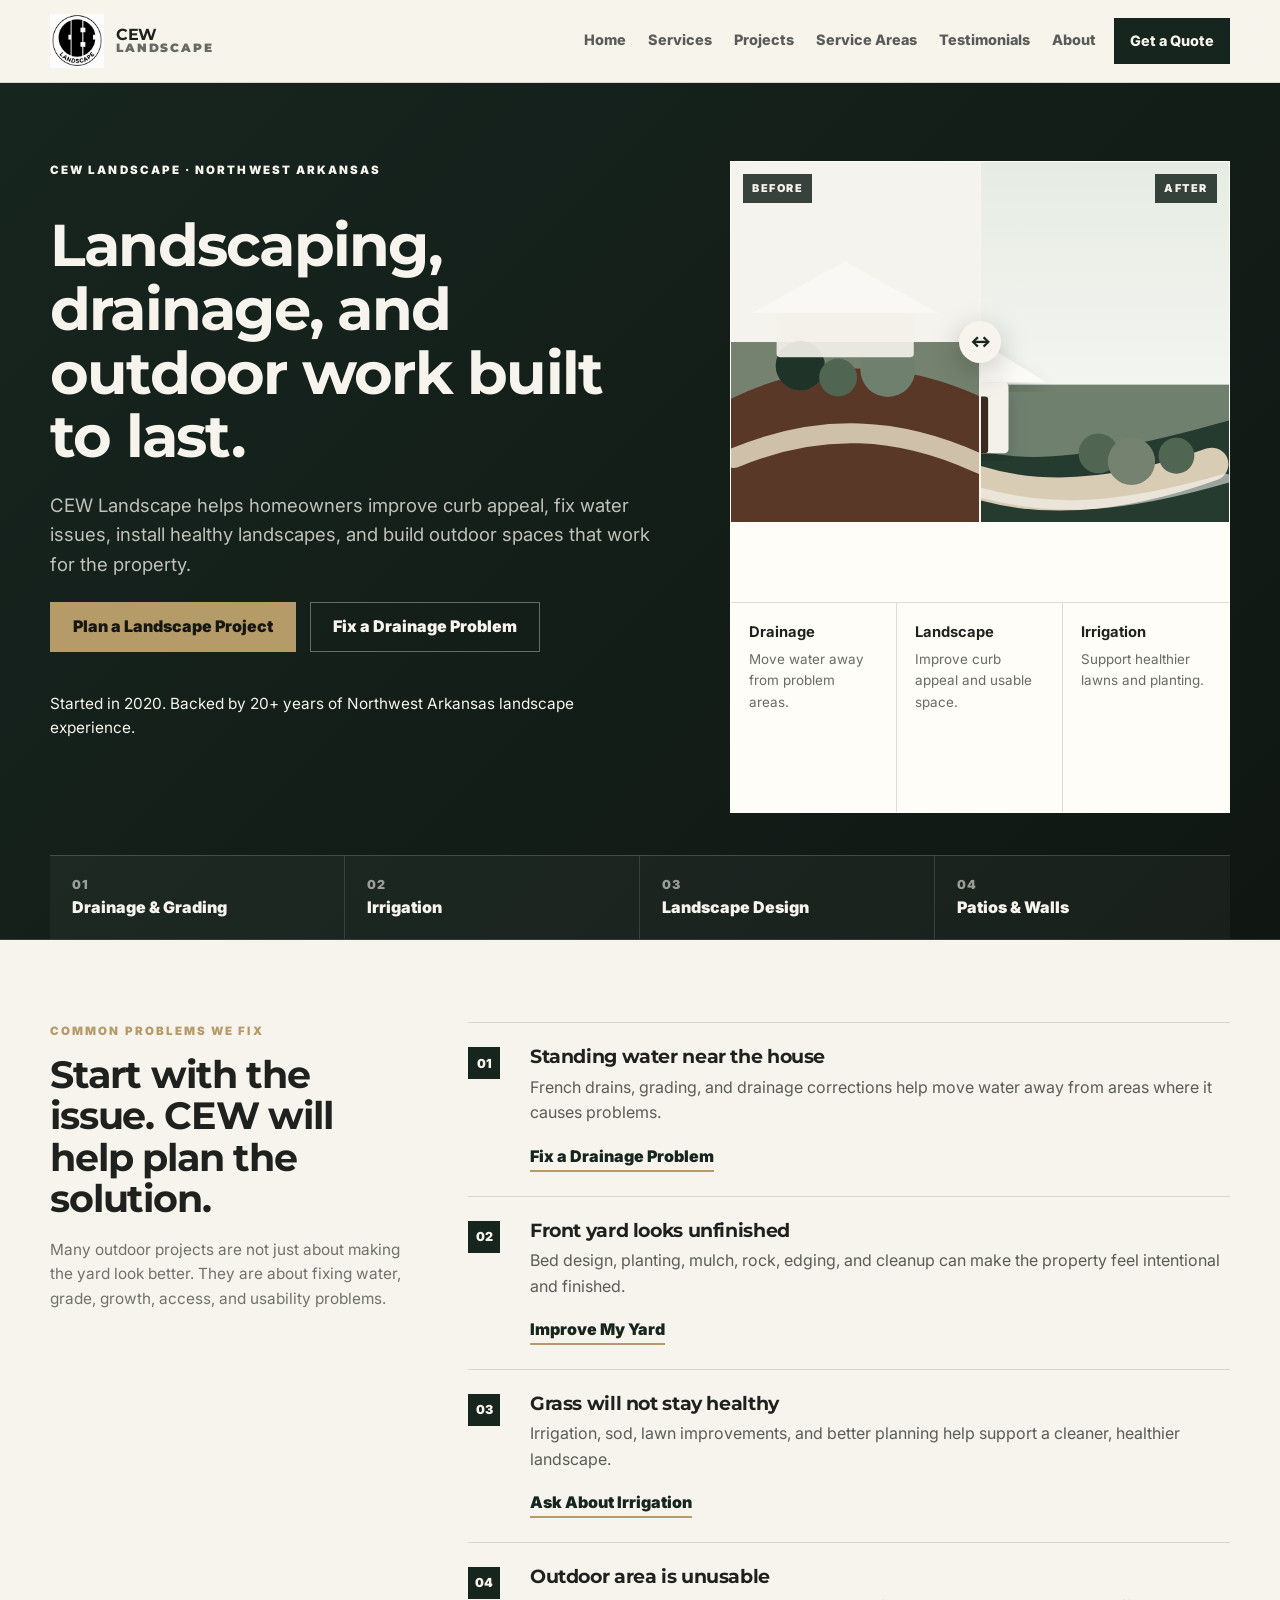
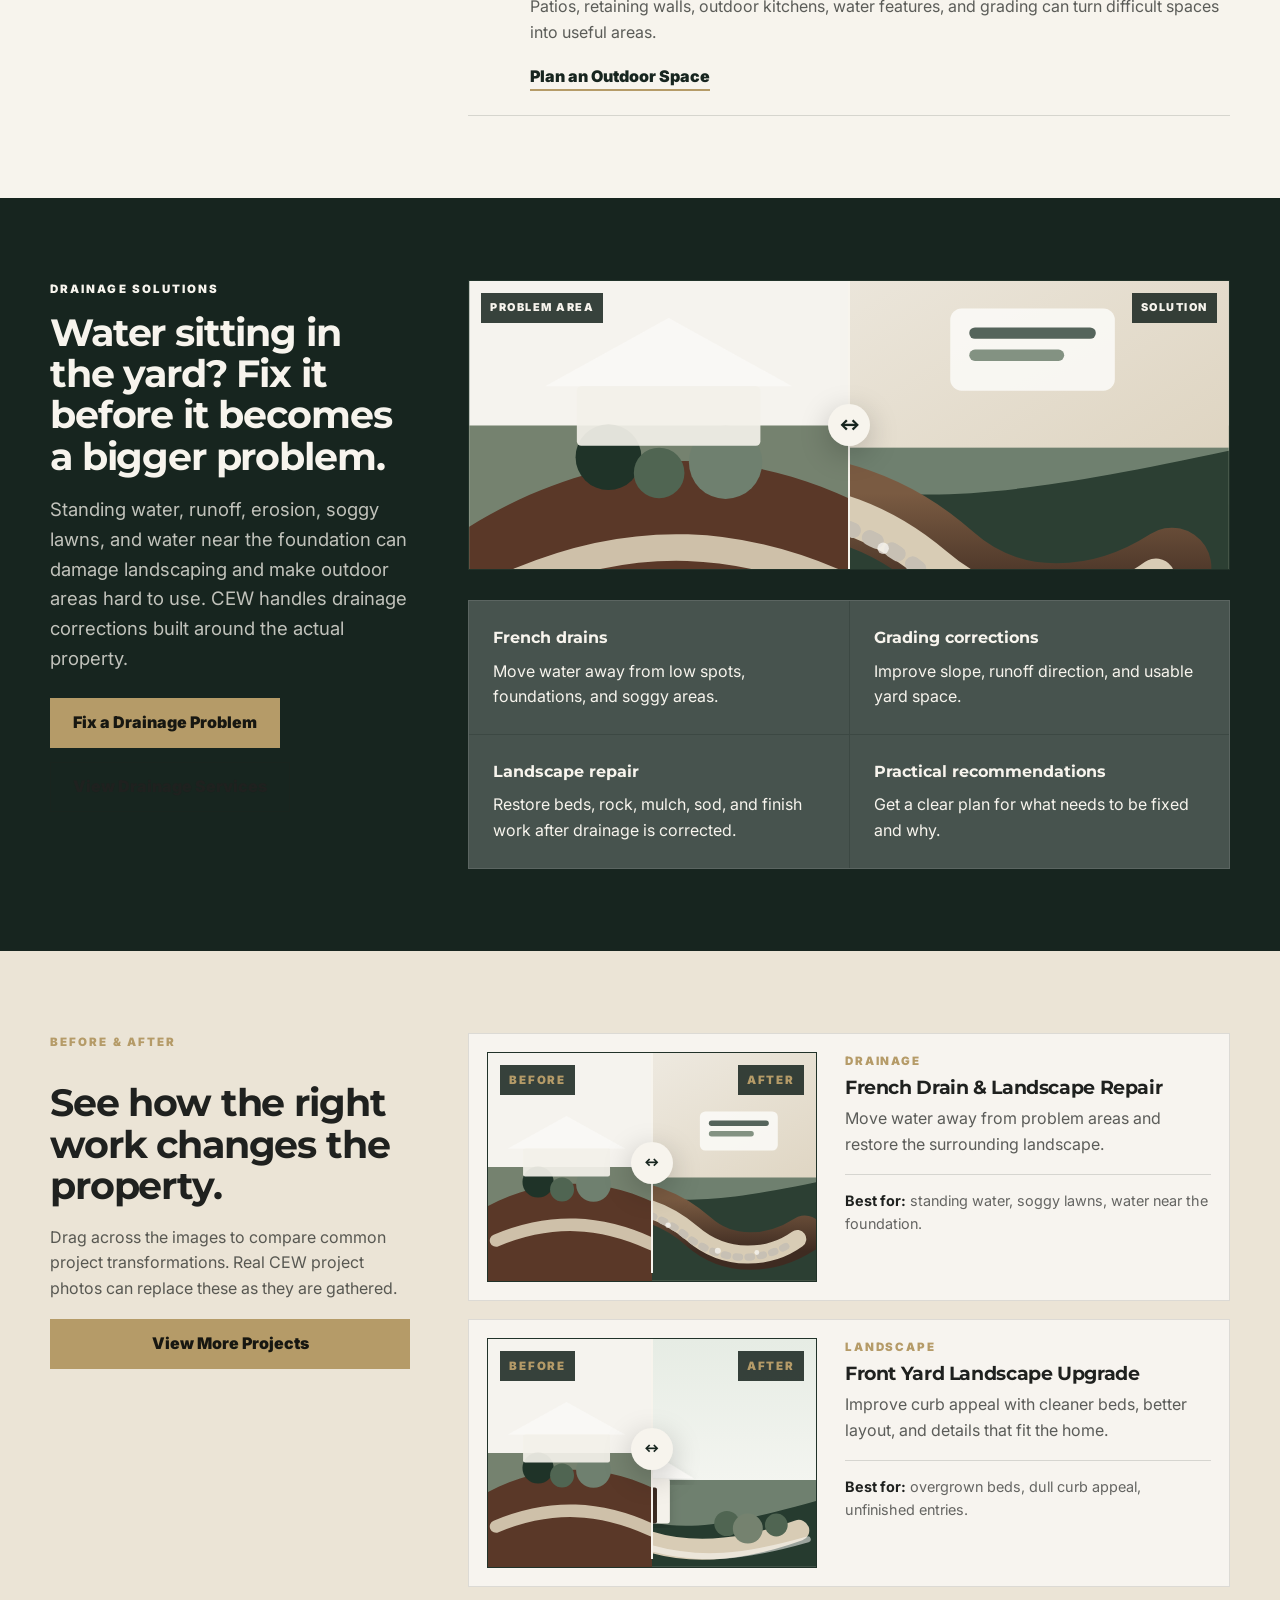
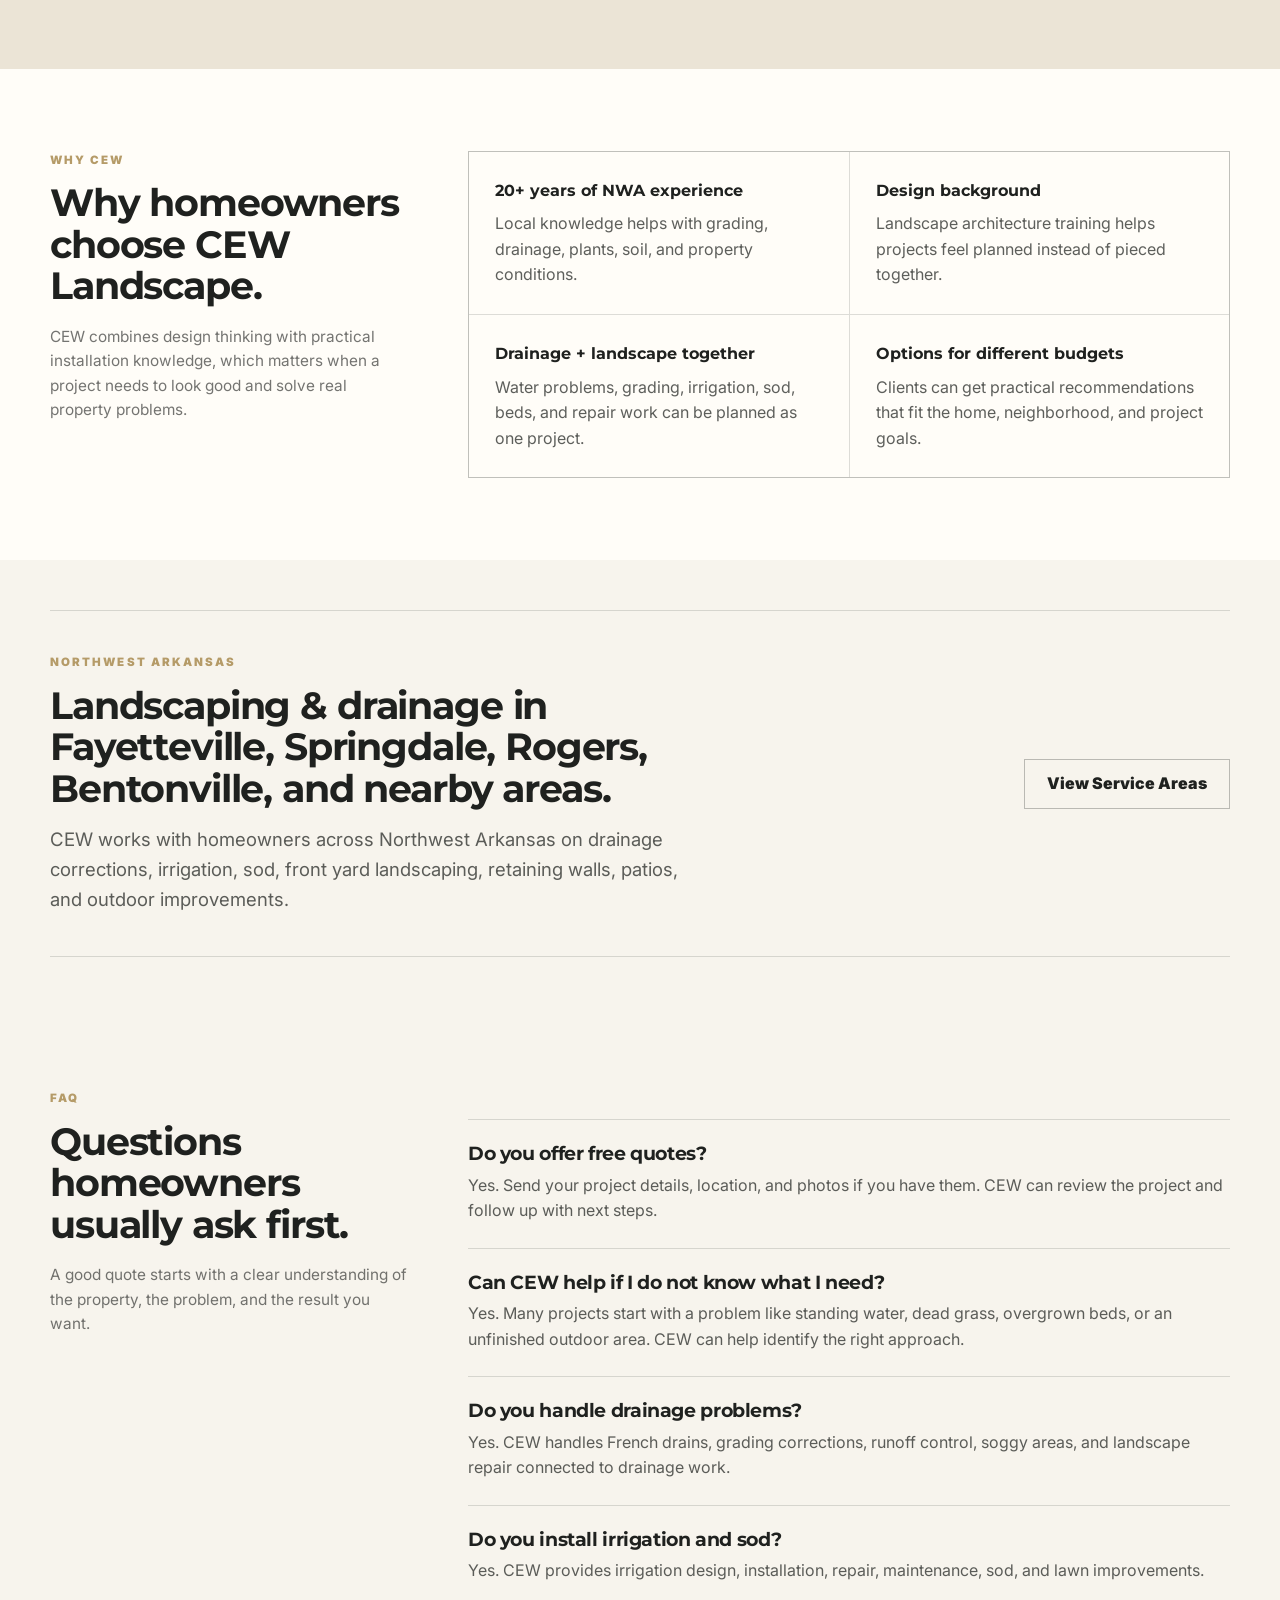
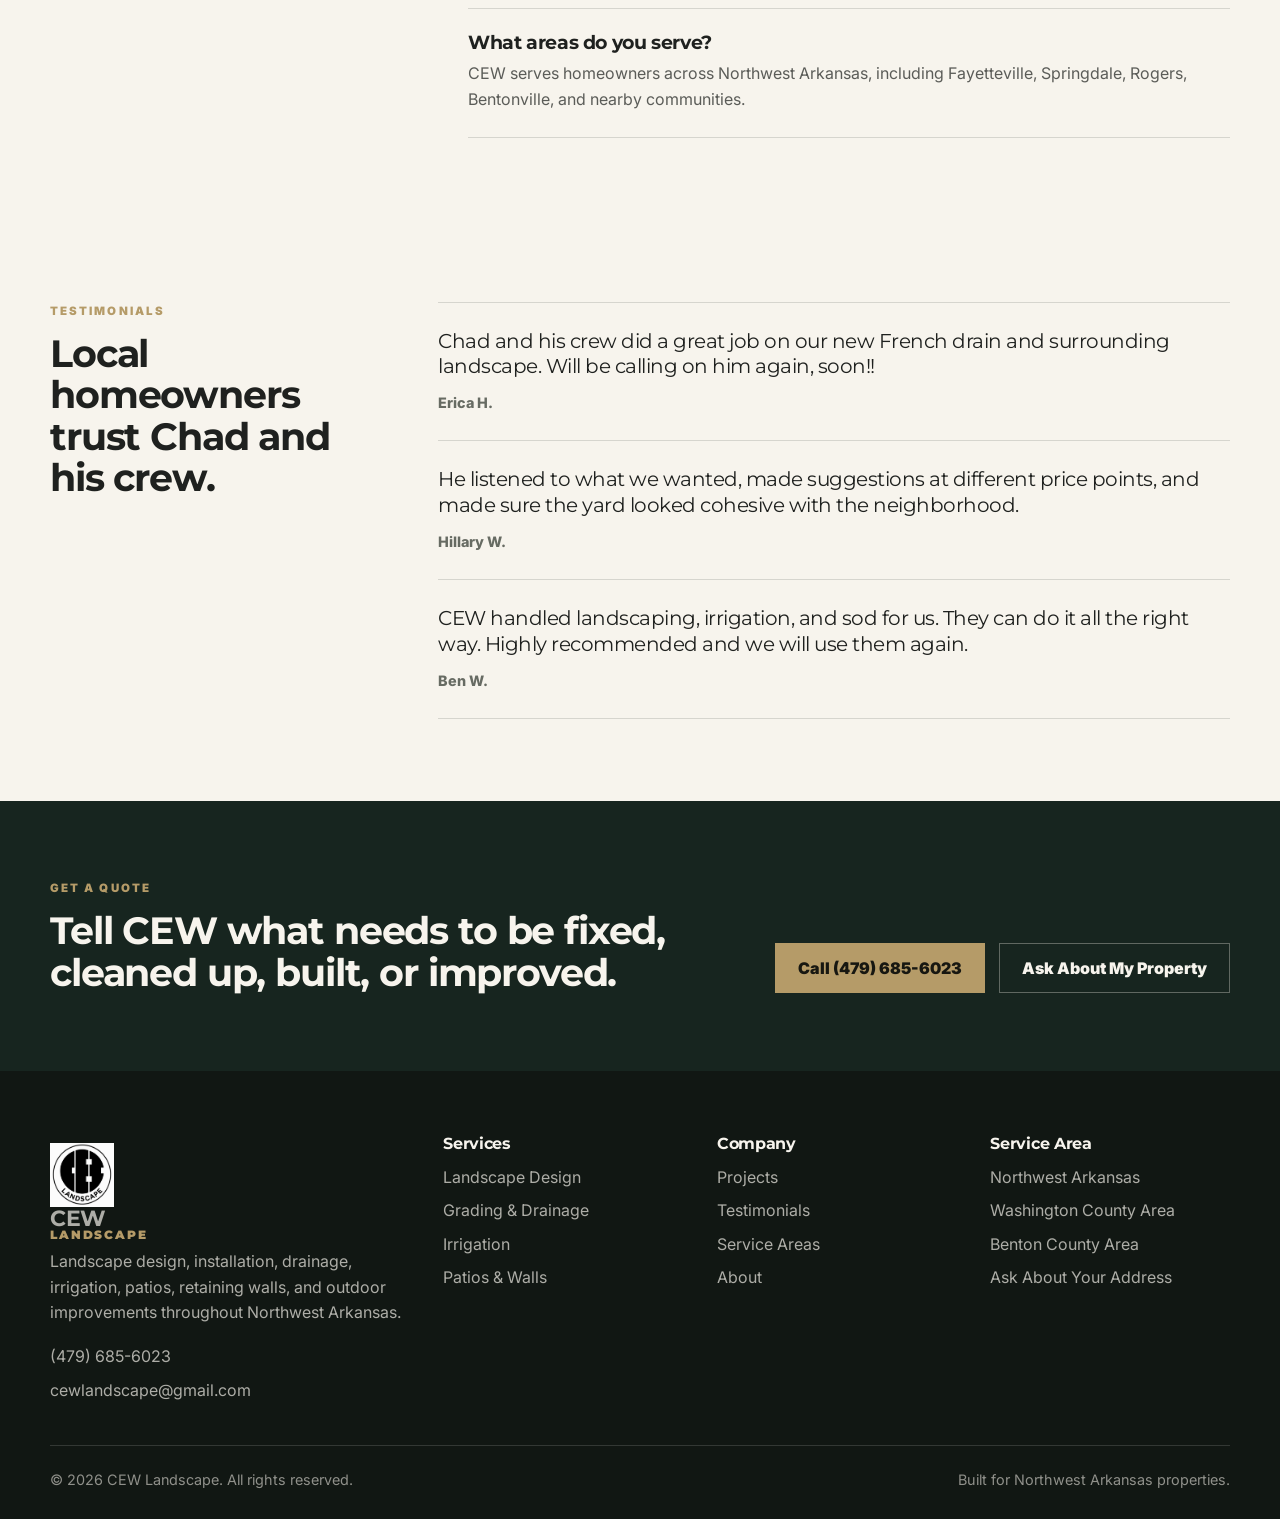
==== commit 07750446: "Add drainage focus and FAQ sections" ====
--- a/index.html
+++ b/index.html
@@ -9,6 +9,9 @@
   <link rel="preconnect" href="https://fonts.gstatic.com" crossorigin>
   <link href="https://fonts.googleapis.com/css2?family=Inter:wght@400;600;700;800;900&family=Montserrat:wght@600;700;800&display=swap" rel="stylesheet">
   <link rel="stylesheet" href="assets/css/styles.css">
+  <style>
+    .drainage-focus{background:var(--pine);color:var(--paper)}.drainage-focus h2,.drainage-focus p{color:var(--paper)}.drainage-focus .lead{color:rgba(247,244,237,.76)}.drainage-panel{display:grid;grid-template-columns:1fr 1fr;gap:1px;background:rgba(255,255,255,.16);border:1px solid rgba(255,255,255,.16);margin-top:30px}.drainage-panel div{padding:24px;background:rgba(255,255,255,.06)}.drainage-panel strong{display:block;margin-bottom:8px;color:var(--paper);font-family:Montserrat,Inter,sans-serif}.faq-list{border-top:1px solid var(--line);margin-top:30px}.faq-item{padding:24px 0;border-bottom:1px solid var(--line)}.faq-item h3{margin-bottom:8px}@media(max-width:900px){.drainage-panel{grid-template-columns:1fr}}
+  </style>
 </head>
 <body>
   <div data-include="header"></div>
@@ -64,6 +67,33 @@
           <article class="problem-item"><span>02</span><div><h3>Front yard looks unfinished</h3><p>Bed design, planting, mulch, rock, edging, and cleanup can make the property feel intentional and finished.</p><a class="card-link" href="contact/">Improve My Yard</a></div></article>
           <article class="problem-item"><span>03</span><div><h3>Grass will not stay healthy</h3><p>Irrigation, sod, lawn improvements, and better planning help support a cleaner, healthier landscape.</p><a class="card-link" href="contact/">Ask About Irrigation</a></div></article>
           <article class="problem-item"><span>04</span><div><h3>Outdoor area is unusable</h3><p>Patios, retaining walls, outdoor kitchens, water features, and grading can turn difficult spaces into useful areas.</p><a class="card-link" href="contact/">Plan an Outdoor Space</a></div></article>
+        </div>
+      </div>
+    </section>
+
+    <section class="section drainage-focus">
+      <div class="container problem-grid">
+        <div>
+          <p class="eyebrow">Drainage Solutions</p>
+          <h2>Water sitting in the yard? Fix it before it becomes a bigger problem.</h2>
+          <p class="lead" style="margin-top:18px;">Standing water, runoff, erosion, soggy lawns, and water near the foundation can damage landscaping and make outdoor areas hard to use. CEW handles drainage corrections built around the actual property.</p>
+          <div class="intro-actions" style="margin-top:24px;"><a class="btn btn-primary" href="contact/">Fix a Drainage Problem</a><a class="btn btn-secondary" href="services/#drainage">View Drainage Services</a></div>
+        </div>
+        <div>
+          <div class="before-after" data-before-after style="height:290px;">
+            <div class="ba-layer"><img src="assets/images/placeholders/bed-cleanup.svg" alt="Problem yard area before drainage work"></div>
+            <div class="ba-layer ba-after"><img src="assets/images/placeholders/drainage-project.svg" alt="Drainage improvement with finished landscape repair"></div>
+            <span class="ba-label before">Problem Area</span>
+            <span class="ba-label after">Solution</span>
+            <span class="ba-handle" aria-hidden="true"></span>
+            <input type="range" min="0" max="100" value="50" aria-label="Compare drainage problem and solution">
+          </div>
+          <div class="drainage-panel">
+            <div><strong>French drains</strong><p>Move water away from low spots, foundations, and soggy areas.</p></div>
+            <div><strong>Grading corrections</strong><p>Improve slope, runoff direction, and usable yard space.</p></div>
+            <div><strong>Landscape repair</strong><p>Restore beds, rock, mulch, sod, and finish work after drainage is corrected.</p></div>
+            <div><strong>Practical recommendations</strong><p>Get a clear plan for what needs to be fixed and why.</p></div>
+          </div>
         </div>
       </div>
     </section>
@@ -130,6 +160,23 @@
       </div>
     </section>
 
+    <section class="section">
+      <div class="container problem-grid">
+        <div>
+          <p class="eyebrow">FAQ</p>
+          <h2>Questions homeowners usually ask first.</h2>
+          <p class="section-note">A good quote starts with a clear understanding of the property, the problem, and the result you want.</p>
+        </div>
+        <div class="faq-list">
+          <article class="faq-item"><h3>Do you offer free quotes?</h3><p>Yes. Send your project details, location, and photos if you have them. CEW can review the project and follow up with next steps.</p></article>
+          <article class="faq-item"><h3>Can CEW help if I do not know what I need?</h3><p>Yes. Many projects start with a problem like standing water, dead grass, overgrown beds, or an unfinished outdoor area. CEW can help identify the right approach.</p></article>
+          <article class="faq-item"><h3>Do you handle drainage problems?</h3><p>Yes. CEW handles French drains, grading corrections, runoff control, soggy areas, and landscape repair connected to drainage work.</p></article>
+          <article class="faq-item"><h3>Do you install irrigation and sod?</h3><p>Yes. CEW provides irrigation design, installation, repair, maintenance, sod, and lawn improvements.</p></article>
+          <article class="faq-item"><h3>What areas do you serve?</h3><p>CEW serves homeowners across Northwest Arkansas, including Fayetteville, Springdale, Rogers, Bentonville, and nearby communities.</p></article>
+        </div>
+      </div>
+    </section>
+
     <section class="section testimonial-editorial">
       <div class="container testimonial-layout">
         <div>
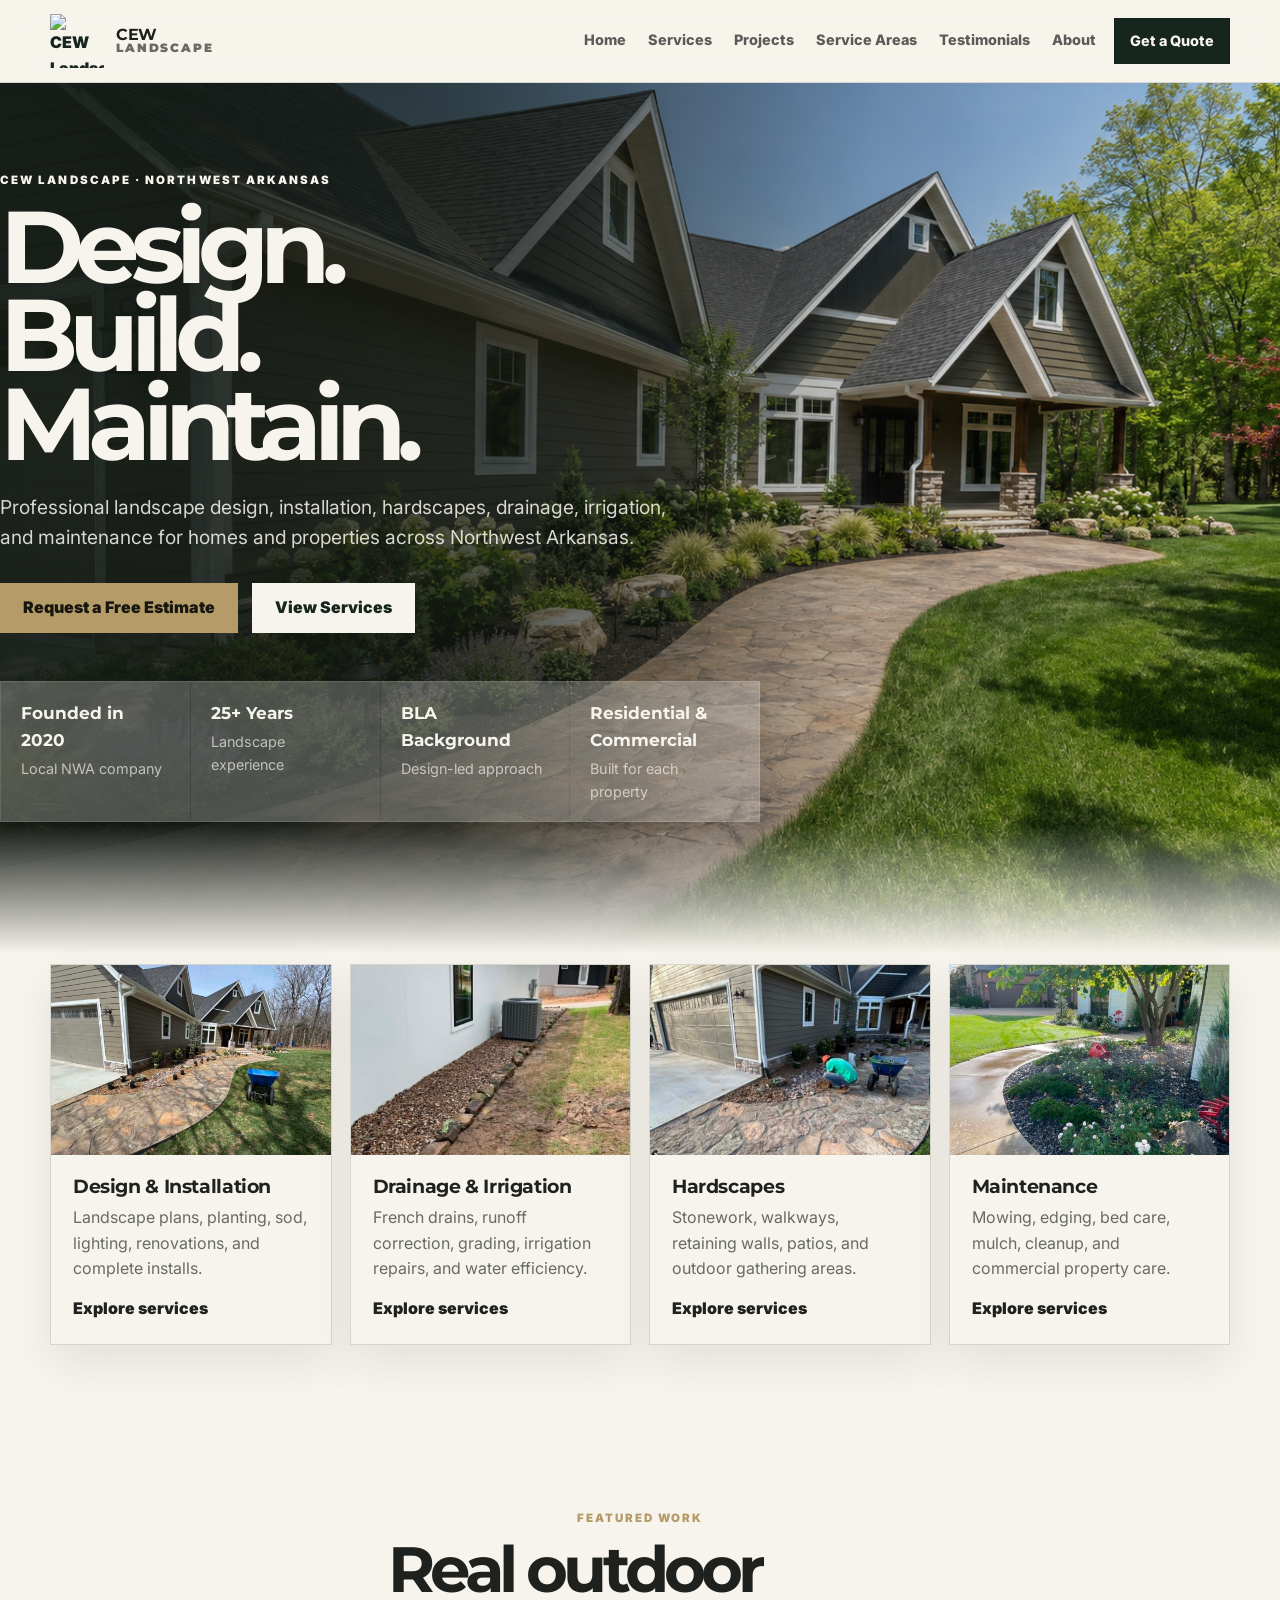
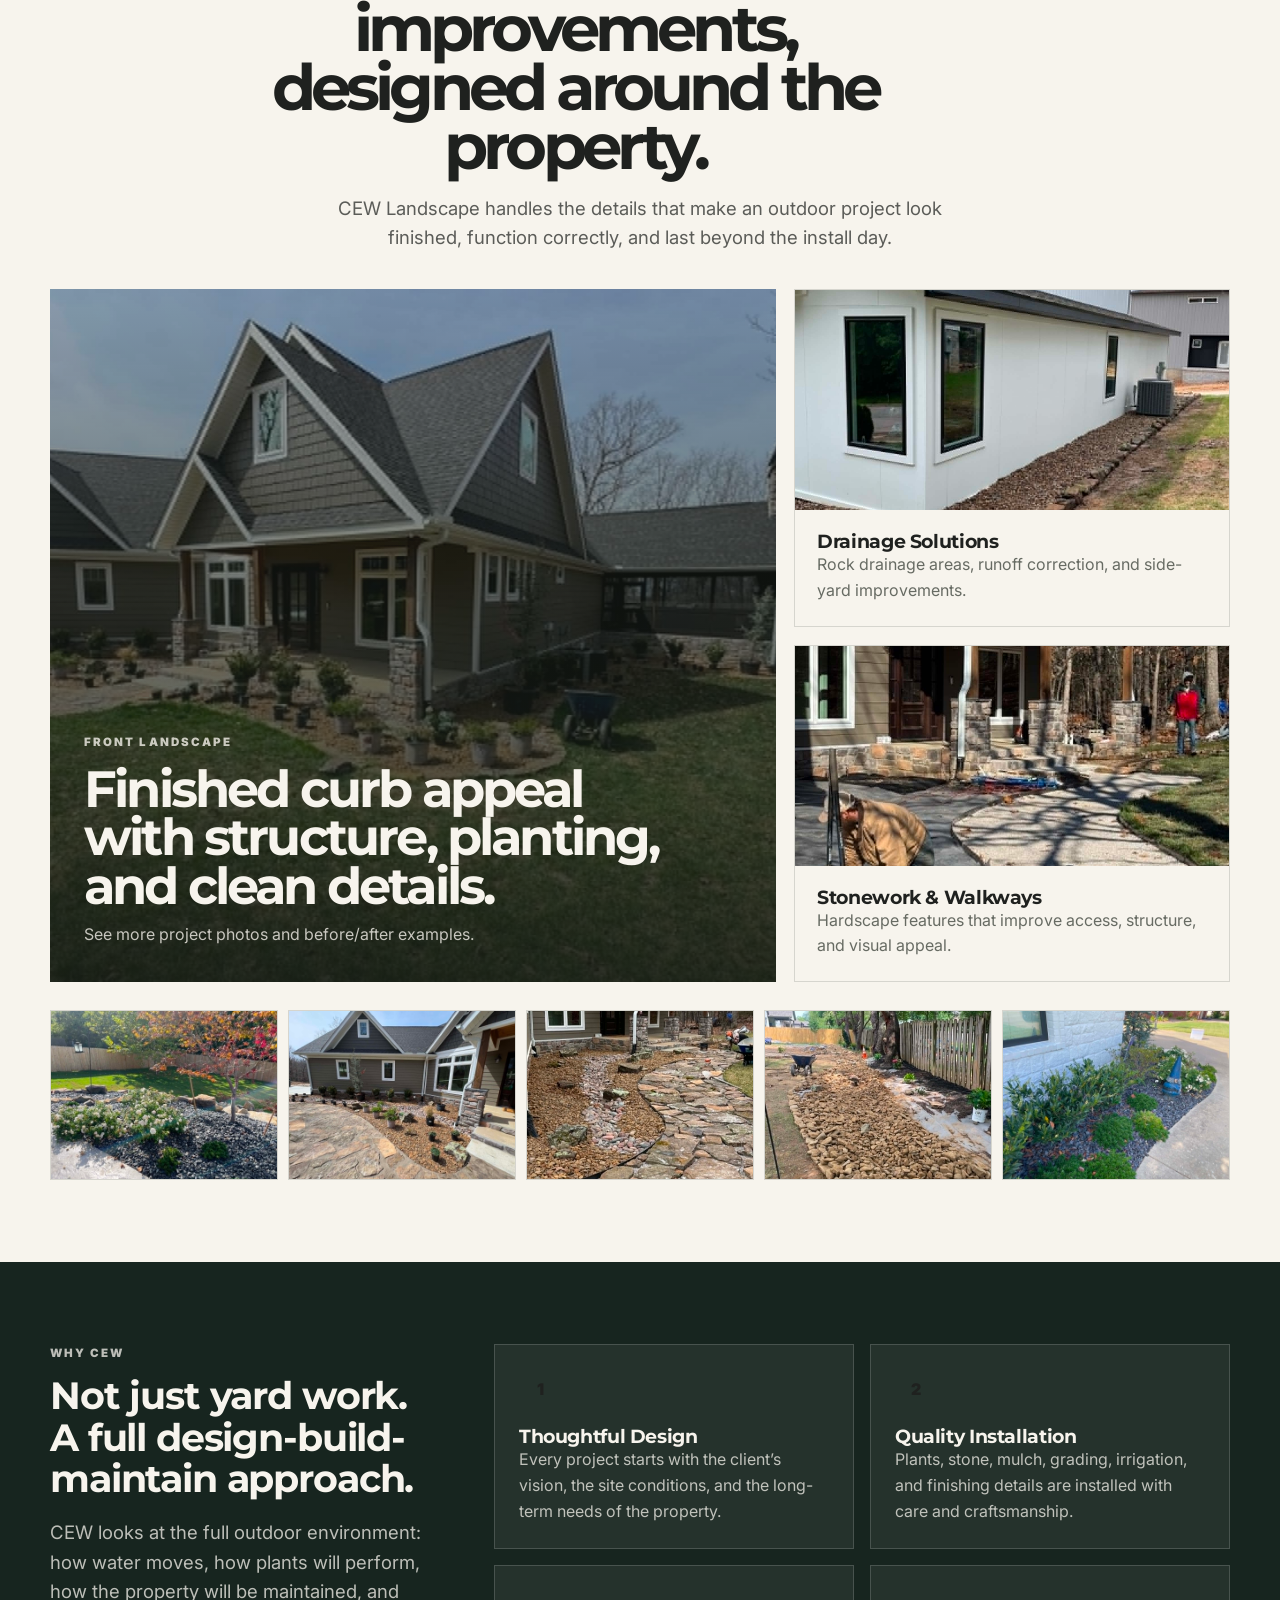
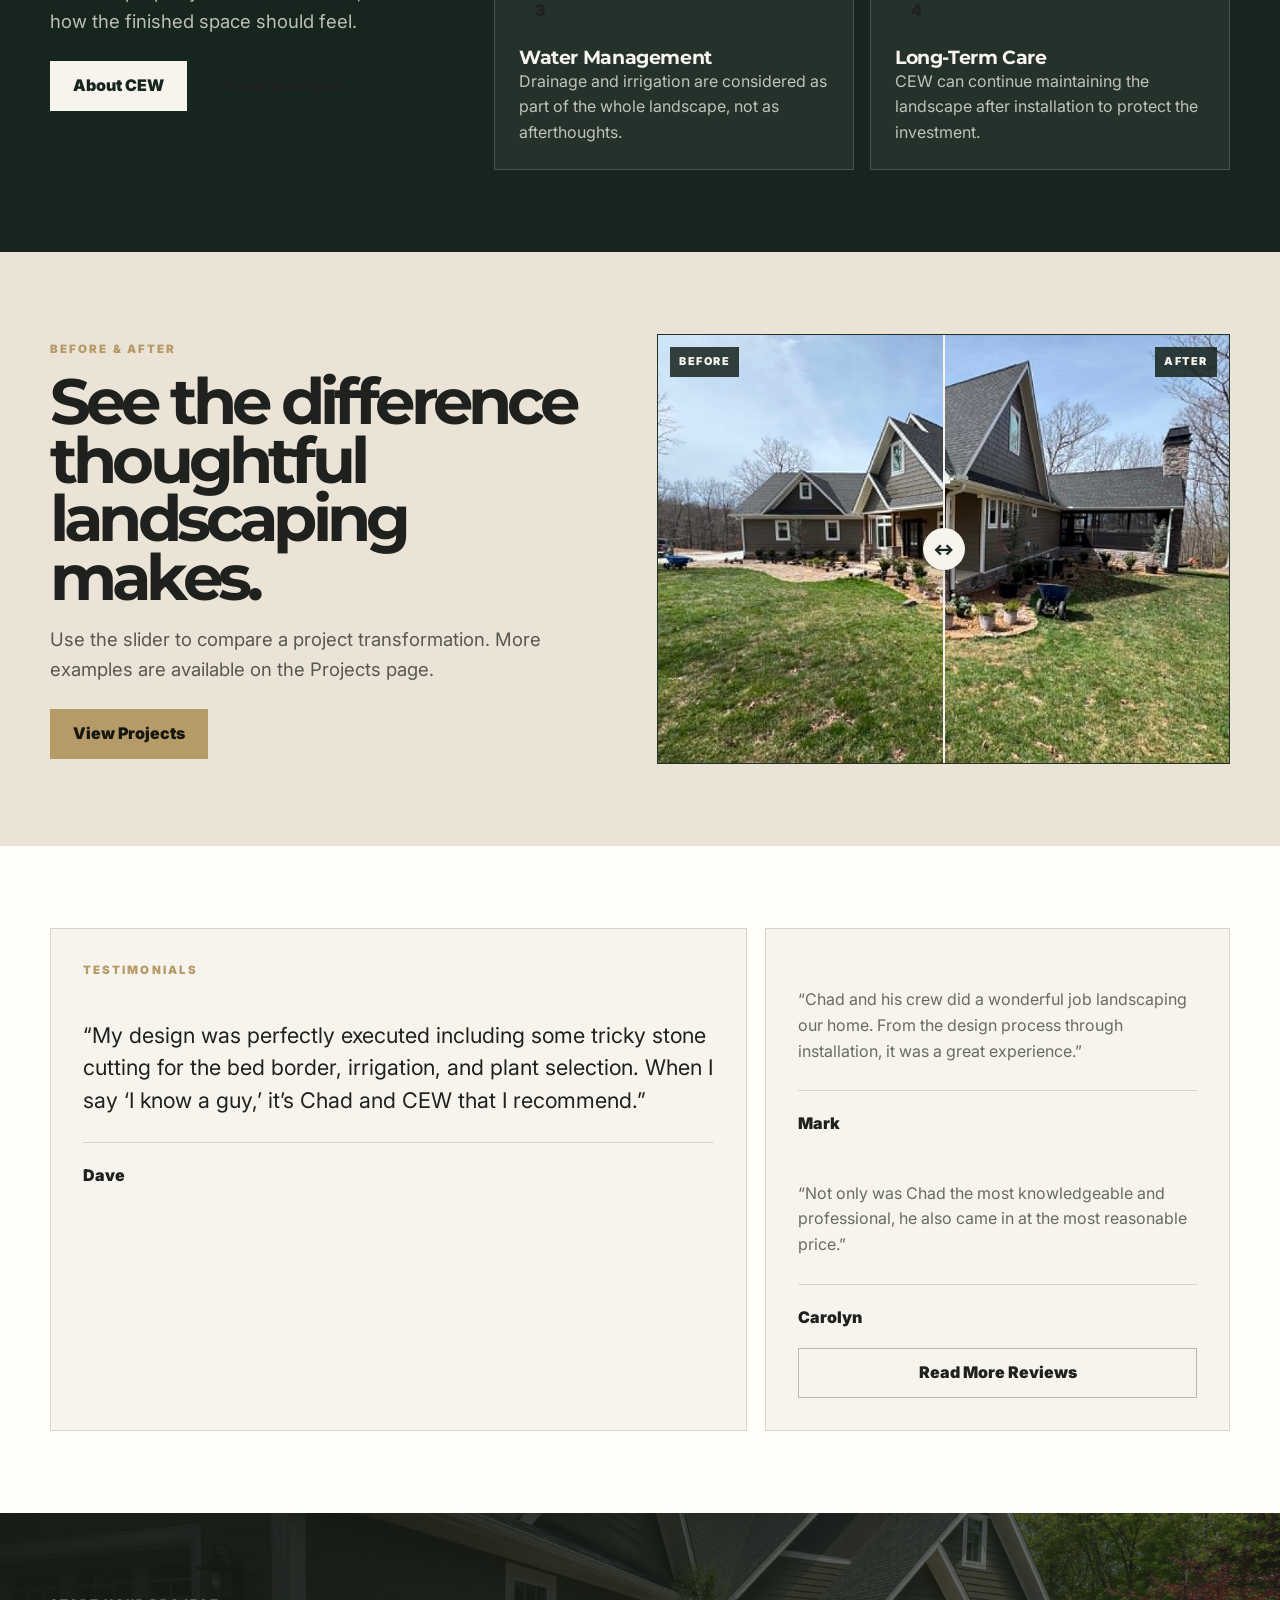
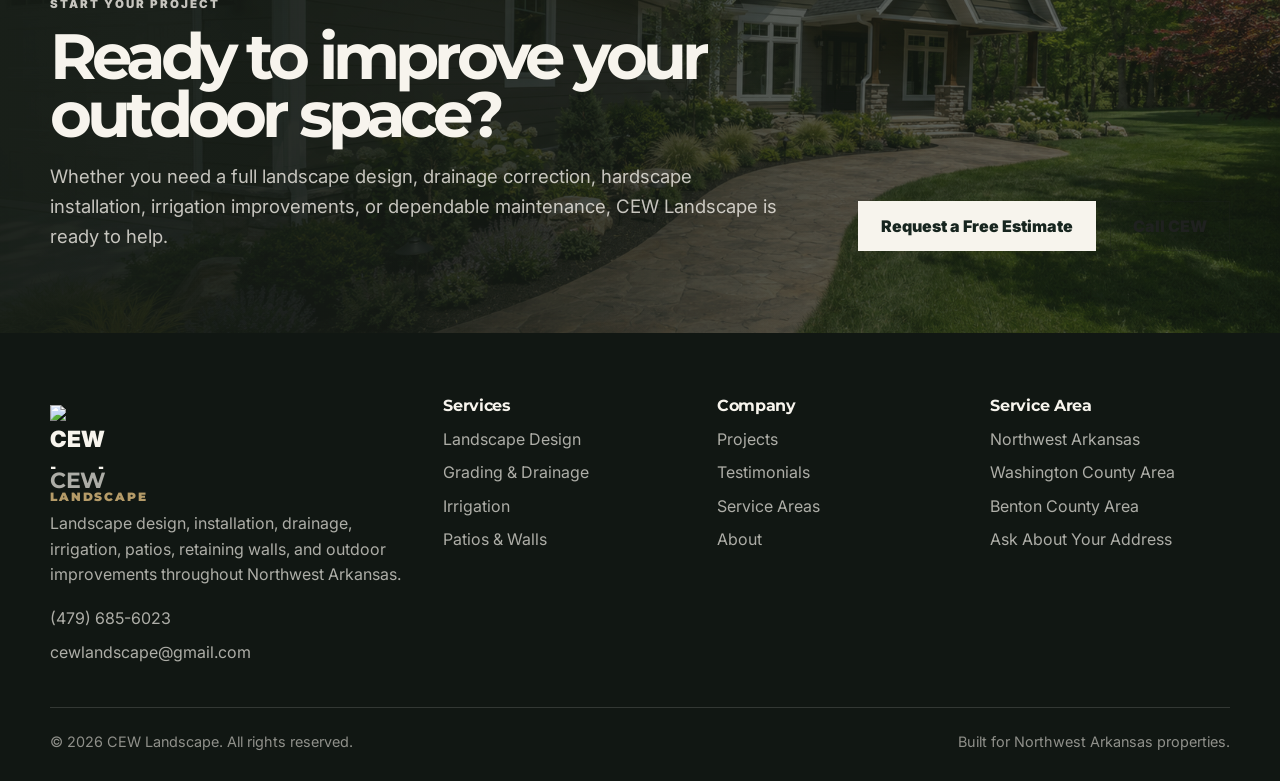
==== commit b6093cd1: "Rebuild homepage with hero image and focused sections" ====
--- a/index.html
+++ b/index.html
@@ -3,209 +3,139 @@
 <head>
   <meta charset="utf-8">
   <meta name="viewport" content="width=device-width, initial-scale=1">
-  <title>CEW Landscape | Landscape Design, Drainage & Irrigation in Northwest Arkansas</title>
-  <meta name="description" content="Landscape design, installation, drainage, grading, irrigation, patios, retaining walls, and outdoor improvements throughout Northwest Arkansas.">
+  <title>CEW Landscape | Design, Build & Maintain in Northwest Arkansas</title>
+  <meta name="description" content="CEW Landscape provides landscape design, installation, hardscapes, drainage, irrigation, and maintenance services for residential and commercial properties across Northwest Arkansas.">
   <link rel="preconnect" href="https://fonts.googleapis.com">
   <link rel="preconnect" href="https://fonts.gstatic.com" crossorigin>
-  <link href="https://fonts.googleapis.com/css2?family=Inter:wght@400;600;700;800;900&family=Montserrat:wght@600;700;800&display=swap" rel="stylesheet">
+  <link href="https://fonts.googleapis.com/css2?family=Inter:wght@400;600;700;800;900&family=Montserrat:wght@600;700;800;900&display=swap" rel="stylesheet">
   <link rel="stylesheet" href="assets/css/styles.css">
   <style>
-    .drainage-focus{background:var(--pine);color:var(--paper)}.drainage-focus h2,.drainage-focus p{color:var(--paper)}.drainage-focus .lead{color:rgba(247,244,237,.76)}.drainage-panel{display:grid;grid-template-columns:1fr 1fr;gap:1px;background:rgba(255,255,255,.16);border:1px solid rgba(255,255,255,.16);margin-top:30px}.drainage-panel div{padding:24px;background:rgba(255,255,255,.06)}.drainage-panel strong{display:block;margin-bottom:8px;color:var(--paper);font-family:Montserrat,Inter,sans-serif}.faq-list{border-top:1px solid var(--line);margin-top:30px}.faq-item{padding:24px 0;border-bottom:1px solid var(--line)}.faq-item h3{margin-bottom:8px}@media(max-width:900px){.drainage-panel{grid-template-columns:1fr}}
+    .home-hero{position:relative;min-height:760px;display:flex;align-items:center;overflow:hidden;background:var(--ink);color:var(--paper)}
+    .home-hero::before{content:"";position:absolute;inset:0;background:linear-gradient(90deg,rgba(22,29,22,.86) 0%,rgba(22,29,22,.68) 36%,rgba(22,29,22,.24) 68%,rgba(22,29,22,.1) 100%),url('assets/images/photos/cewhero.png') center/cover no-repeat;transform:scale(1.01)}
+    .home-hero::after{content:"";position:absolute;left:0;right:0;bottom:0;height:130px;background:linear-gradient(to bottom,rgba(22,29,22,0),var(--paper))}
+    .hero-inner{position:relative;z-index:2;width:100%;padding:88px 0 132px}.hero-content{max-width:760px}.home-hero .eyebrow{color:var(--gold)}.home-hero h1{font-size:clamp(4rem,8vw,8.6rem);line-height:.86;letter-spacing:-.085em;color:var(--paper);margin:14px 0 24px}.home-hero .lead{color:rgba(247,244,237,.86);font-size:1.2rem;max-width:680px}.hero-actions{display:flex;flex-wrap:wrap;gap:14px;margin-top:30px}.hero-proof{display:grid;grid-template-columns:repeat(4,1fr);gap:1px;background:rgba(255,255,255,.18);border:1px solid rgba(255,255,255,.18);margin-top:48px;max-width:900px}.hero-proof div{background:rgba(255,255,255,.08);padding:18px 20px}.hero-proof strong{display:block;color:var(--paper);font-family:Montserrat,Inter,sans-serif;font-size:1.05rem}.hero-proof span{display:block;color:rgba(247,244,237,.68);font-size:.9rem;margin-top:3px}.home-services{margin-top:-72px;position:relative;z-index:3}.service-preview-grid{display:grid;grid-template-columns:repeat(4,1fr);gap:18px}.service-preview{background:var(--paper);border:1px solid var(--line);box-shadow:0 18px 42px rgba(0,0,0,.08);overflow:hidden;color:var(--ink)}.service-preview img{width:100%;height:190px;object-fit:cover}.service-preview div{padding:22px}.service-preview h3{margin-bottom:8px}.service-preview p{color:var(--muted)}.service-preview a{display:inline-block;margin-top:14px;font-weight:900;color:var(--gold)}.section-head-centered{text-align:center;max-width:850px;margin:0 auto 36px}.section-head-centered h2{font-size:clamp(2.4rem,5vw,5.2rem);line-height:.92;letter-spacing:-.075em;margin:10px 0 18px}.section-head-centered .lead{margin-left:auto;margin-right:auto}.project-showcase{display:grid;grid-template-columns:1.25fr .75fr;gap:18px}.featured-project{position:relative;min-height:540px;overflow:hidden;background:var(--ink);color:var(--paper);display:flex;align-items:flex-end}.featured-project img{position:absolute;inset:0;width:100%;height:100%;object-fit:cover;opacity:.72}.featured-project::after{content:"";position:absolute;inset:0;background:linear-gradient(to top,rgba(22,29,22,.88),rgba(22,29,22,.08))}.featured-project div{position:relative;z-index:2;padding:34px;max-width:650px}.featured-project h3{font-size:clamp(2rem,4vw,4rem);line-height:.95;letter-spacing:-.055em;color:var(--paper);margin:8px 0 12px}.featured-project p{color:rgba(247,244,237,.78)}.project-side{display:grid;gap:18px}.mini-project{background:var(--paper);border:1px solid var(--line);overflow:hidden}.mini-project img{width:100%;height:220px;object-fit:cover}.mini-project div{padding:22px}.mini-project p{color:var(--muted)}.approach-section{background:var(--pine);color:var(--paper)}.approach-section h2,.approach-section h3{color:var(--paper)}.approach-section .lead,.approach-section p{color:rgba(247,244,237,.74)}.approach-grid{display:grid;grid-template-columns:390px 1fr;gap:54px;align-items:start}.approach-list{display:grid;grid-template-columns:repeat(2,1fr);gap:16px}.approach-card{border:1px solid rgba(255,255,255,.16);background:rgba(255,255,255,.06);padding:24px}.approach-card span{display:inline-grid;place-items:center;width:42px;height:42px;border-radius:50%;background:var(--gold);color:var(--ink);font-weight:900;margin-bottom:16px}.ba-feature{display:grid;grid-template-columns:1fr 1fr;gap:34px;align-items:center}.ba-feature h2{font-size:clamp(2.3rem,5vw,5rem);line-height:.92;letter-spacing:-.075em;margin:8px 0 18px}.before-after.home-ba{height:430px}.testimonial-home{background:var(--cream)}.quote-grid{display:grid;grid-template-columns:1.2fr .8fr;gap:18px}.big-quote,.small-quotes{border:1px solid var(--line);background:var(--paper);padding:32px}.big-quote blockquote{font-size:1.35rem;line-height:1.5;margin:0;color:var(--ink)}.quote-name{margin-top:20px;font-weight:900;color:var(--gold)}.small-quotes{display:grid;gap:18px}.small-quotes blockquote{margin:0;color:var(--muted)}.home-cta{position:relative;overflow:hidden;background:var(--ink);color:var(--paper)}.home-cta::before{content:"";position:absolute;inset:0;background:linear-gradient(90deg,rgba(22,29,22,.9),rgba(22,29,22,.58)),url('assets/images/photos/cewhero.png') center/cover no-repeat;opacity:.9}.home-cta .container{position:relative;z-index:2}.home-cta h2{color:var(--paper);font-size:clamp(2.5rem,5vw,5.2rem);line-height:.92;letter-spacing:-.075em}.home-cta p{color:rgba(247,244,237,.78);max-width:740px}.cta-layout{display:grid;grid-template-columns:1fr auto;gap:28px;align-items:end}.gallery-row{display:grid;grid-template-columns:repeat(5,1fr);gap:10px;margin-top:28px}.gallery-row img{width:100%;height:170px;object-fit:cover;border:1px solid var(--line)}@media(max-width:1050px){.hero-proof,.service-preview-grid,.gallery-row{grid-template-columns:repeat(2,1fr)}.project-showcase,.approach-grid,.ba-feature,.quote-grid,.cta-layout{grid-template-columns:1fr}.featured-project{min-height:420px}.approach-list{grid-template-columns:1fr 1fr}}@media(max-width:680px){.home-hero{min-height:680px}.home-hero h1{font-size:4rem}.hero-inner{padding:70px 0 110px}.hero-proof,.service-preview-grid,.approach-list,.gallery-row{grid-template-columns:1fr}.service-preview img,.gallery-row img{height:230px}.before-after.home-ba{height:300px}.big-quote blockquote{font-size:1.1rem}}
   </style>
 </head>
 <body>
   <div data-include="header"></div>
 
   <main>
-    <section class="home-intro">
-      <div class="container intro-layout">
-        <div class="intro-copy">
+    <section class="home-hero">
+      <div class="container hero-inner">
+        <div class="hero-content">
           <p class="eyebrow">CEW Landscape · Northwest Arkansas</p>
-          <h1>Landscaping, drainage, and outdoor work built to last.</h1>
-          <p class="lead">CEW Landscape helps homeowners improve curb appeal, fix water issues, install healthy landscapes, and build outdoor spaces that work for the property.</p>
-          <div class="intro-actions">
-            <a class="btn btn-primary" href="contact/">Plan a Landscape Project</a>
-            <a class="btn btn-secondary" href="contact/">Fix a Drainage Problem</a>
+          <h1>Design.<br>Build.<br>Maintain.</h1>
+          <p class="lead">Professional landscape design, installation, hardscapes, drainage, irrigation, and maintenance for homes and properties across Northwest Arkansas.</p>
+          <div class="hero-actions">
+            <a class="btn btn-primary" href="contact/">Request a Free Estimate</a>
+            <a class="btn btn-light" href="services/">View Services</a>
           </div>
-          <p class="small">Started in 2020. Backed by 20+ years of Northwest Arkansas landscape experience.</p>
-        </div>
-
-        <div class="hero-media">
-          <div class="before-after" data-before-after>
-            <div class="ba-layer"><img src="assets/images/placeholders/bed-cleanup.svg" alt="Yard before landscape improvement"></div>
-            <div class="ba-layer ba-after"><img src="assets/images/placeholders/front-landscape.svg" alt="Yard after professional landscape improvement"></div>
-            <span class="ba-label before">Before</span>
-            <span class="ba-label after">After</span>
-            <span class="ba-handle" aria-hidden="true"></span>
-            <input type="range" min="0" max="100" value="50" aria-label="Compare before and after landscape project">
-          </div>
-          <div class="hero-caption">
-            <div><strong>Drainage</strong><span>Move water away from problem areas.</span></div>
-            <div><strong>Landscape</strong><span>Improve curb appeal and usable space.</span></div>
-            <div><strong>Irrigation</strong><span>Support healthier lawns and planting.</span></div>
-          </div>
-        </div>
-      </div>
-
-      <div class="container service-strip">
-        <a href="services/#drainage"><span>01</span>Drainage & Grading</a>
-        <a href="services/#irrigation"><span>02</span>Irrigation</a>
-        <a href="services/#design"><span>03</span>Landscape Design</a>
-        <a href="services/#hardscapes"><span>04</span>Patios & Walls</a>
-      </div>
-    </section>
-
-    <section class="section">
-      <div class="container problem-grid">
-        <div>
-          <p class="eyebrow">Common Problems We Fix</p>
-          <h2>Start with the issue. CEW will help plan the solution.</h2>
-          <p class="section-note">Many outdoor projects are not just about making the yard look better. They are about fixing water, grade, growth, access, and usability problems.</p>
-        </div>
-        <div class="problem-list">
-          <article class="problem-item"><span>01</span><div><h3>Standing water near the house</h3><p>French drains, grading, and drainage corrections help move water away from areas where it causes problems.</p><a class="card-link" href="contact/">Fix a Drainage Problem</a></div></article>
-          <article class="problem-item"><span>02</span><div><h3>Front yard looks unfinished</h3><p>Bed design, planting, mulch, rock, edging, and cleanup can make the property feel intentional and finished.</p><a class="card-link" href="contact/">Improve My Yard</a></div></article>
-          <article class="problem-item"><span>03</span><div><h3>Grass will not stay healthy</h3><p>Irrigation, sod, lawn improvements, and better planning help support a cleaner, healthier landscape.</p><a class="card-link" href="contact/">Ask About Irrigation</a></div></article>
-          <article class="problem-item"><span>04</span><div><h3>Outdoor area is unusable</h3><p>Patios, retaining walls, outdoor kitchens, water features, and grading can turn difficult spaces into useful areas.</p><a class="card-link" href="contact/">Plan an Outdoor Space</a></div></article>
-        </div>
-      </div>
-    </section>
-
-    <section class="section drainage-focus">
-      <div class="container problem-grid">
-        <div>
-          <p class="eyebrow">Drainage Solutions</p>
-          <h2>Water sitting in the yard? Fix it before it becomes a bigger problem.</h2>
-          <p class="lead" style="margin-top:18px;">Standing water, runoff, erosion, soggy lawns, and water near the foundation can damage landscaping and make outdoor areas hard to use. CEW handles drainage corrections built around the actual property.</p>
-          <div class="intro-actions" style="margin-top:24px;"><a class="btn btn-primary" href="contact/">Fix a Drainage Problem</a><a class="btn btn-secondary" href="services/#drainage">View Drainage Services</a></div>
-        </div>
-        <div>
-          <div class="before-after" data-before-after style="height:290px;">
-            <div class="ba-layer"><img src="assets/images/placeholders/bed-cleanup.svg" alt="Problem yard area before drainage work"></div>
-            <div class="ba-layer ba-after"><img src="assets/images/placeholders/drainage-project.svg" alt="Drainage improvement with finished landscape repair"></div>
-            <span class="ba-label before">Problem Area</span>
-            <span class="ba-label after">Solution</span>
-            <span class="ba-handle" aria-hidden="true"></span>
-            <input type="range" min="0" max="100" value="50" aria-label="Compare drainage problem and solution">
-          </div>
-          <div class="drainage-panel">
-            <div><strong>French drains</strong><p>Move water away from low spots, foundations, and soggy areas.</p></div>
-            <div><strong>Grading corrections</strong><p>Improve slope, runoff direction, and usable yard space.</p></div>
-            <div><strong>Landscape repair</strong><p>Restore beds, rock, mulch, sod, and finish work after drainage is corrected.</p></div>
-            <div><strong>Practical recommendations</strong><p>Get a clear plan for what needs to be fixed and why.</p></div>
+          <div class="hero-proof">
+            <div><strong>Founded in 2020</strong><span>Local NWA company</span></div>
+            <div><strong>25+ Years</strong><span>Landscape experience</span></div>
+            <div><strong>BLA Background</strong><span>Design-led approach</span></div>
+            <div><strong>Residential & Commercial</strong><span>Built for each property</span></div>
           </div>
         </div>
       </div>
     </section>
 
-    <section class="section muted-section">
-      <div class="container project-editorial">
-        <div class="project-lead">
-          <p class="eyebrow">Before & After</p>
-          <h2>See how the right work changes the property.</h2>
-          <p>Drag across the images to compare common project transformations. Real CEW project photos can replace these as they are gathered.</p>
-          <a class="btn btn-primary" href="projects/">View More Projects</a>
+    <section class="section home-services">
+      <div class="container service-preview-grid">
+        <article class="service-preview"><img src="assets/images/photos/97d7a317-4e02-4c11-86ef-f9a19a5ab237.jpeg" alt="Landscape design and installation project"><div><h3>Design & Installation</h3><p>Landscape plans, planting, sod, lighting, renovations, and complete installs.</p><a href="services/#service-menu">Explore services</a></div></article>
+        <article class="service-preview"><img src="assets/images/photos/22413e8e-bad9-4cd1-b5d0-e3bbab2381fb.jpeg" alt="Drainage and rock project"><div><h3>Drainage & Irrigation</h3><p>French drains, runoff correction, grading, irrigation repairs, and water efficiency.</p><a href="services/#service-menu">Explore services</a></div></article>
+        <article class="service-preview"><img src="assets/images/photos/f3eedea4-e05e-498a-abb4-9e678ebc78ea.jpeg" alt="Stone pathway hardscape project"><div><h3>Hardscapes</h3><p>Stonework, walkways, retaining walls, patios, and outdoor gathering areas.</p><a href="services/#service-menu">Explore services</a></div></article>
+        <article class="service-preview"><img src="assets/images/photos/65dd0203-8089-400a-ab2d-2cd24ff91a95.jpeg" alt="Seasonal bed refresh"><div><h3>Maintenance</h3><p>Mowing, edging, bed care, mulch, cleanup, and commercial property care.</p><a href="services/#service-menu">Explore services</a></div></article>
+      </div>
+    </section>
+
+    <section class="section">
+      <div class="container">
+        <div class="section-head-centered">
+          <p class="eyebrow">Featured Work</p>
+          <h2>Real outdoor improvements, designed around the property.</h2>
+          <p class="lead">CEW Landscape handles the details that make an outdoor project look finished, function correctly, and last beyond the install day.</p>
         </div>
-        <div class="project-stack">
-          <article class="project-feature">
-            <div class="before-after" data-before-after>
-              <div class="ba-layer"><img src="assets/images/placeholders/bed-cleanup.svg" alt="Yard before drainage and landscape repair"></div>
-              <div class="ba-layer ba-after"><img src="assets/images/placeholders/drainage-project.svg" alt="Finished drainage and landscape repair"></div>
-              <span class="ba-label before">Before</span>
-              <span class="ba-label after">After</span>
-              <span class="ba-handle" aria-hidden="true"></span>
-              <input type="range" min="0" max="100" value="50" aria-label="Compare before and after drainage project">
-            </div>
-            <div><span>Drainage</span><h3>French Drain & Landscape Repair</h3><p>Move water away from problem areas and restore the surrounding landscape.</p><div class="project-meta"><strong>Best for:</strong> standing water, soggy lawns, water near the foundation.</div></div>
-          </article>
-          <article class="project-feature">
-            <div class="before-after" data-before-after>
-              <div class="ba-layer"><img src="assets/images/placeholders/bed-cleanup.svg" alt="Front yard before landscape upgrade"></div>
-              <div class="ba-layer ba-after"><img src="assets/images/placeholders/front-landscape.svg" alt="Front yard after landscape upgrade"></div>
-              <span class="ba-label before">Before</span>
-              <span class="ba-label after">After</span>
-              <span class="ba-handle" aria-hidden="true"></span>
-              <input type="range" min="0" max="100" value="50" aria-label="Compare before and after front landscape project">
-            </div>
-            <div><span>Landscape</span><h3>Front Yard Landscape Upgrade</h3><p>Improve curb appeal with cleaner beds, better layout, and details that fit the home.</p><div class="project-meta"><strong>Best for:</strong> overgrown beds, dull curb appeal, unfinished entries.</div></div>
-          </article>
+        <div class="project-showcase">
+          <a class="featured-project" href="projects/"><img src="assets/images/photos/0780bbad-96b1-4f73-a83f-87063b0dac47.jpeg" alt="Finished front landscape project"><div><p class="eyebrow">Front Landscape</p><h3>Finished curb appeal with structure, planting, and clean details.</h3><p>See more project photos and before/after examples.</p></div></a>
+          <div class="project-side">
+            <a class="mini-project" href="projects/"><img src="assets/images/photos/da9932e3-59b1-442f-936e-9576c9ed0699.jpeg" alt="Side yard drainage rock project"><div><h3>Drainage Solutions</h3><p>Rock drainage areas, runoff correction, and side-yard improvements.</p></div></a>
+            <a class="mini-project" href="projects/"><img src="assets/images/photos/5bfa13cf-a8f2-45b0-b79f-766f2d2b0530.jpeg" alt="Flagstone walkway project"><div><h3>Stonework & Walkways</h3><p>Hardscape features that improve access, structure, and visual appeal.</p></div></a>
+          </div>
+        </div>
+        <div class="gallery-row">
+          <img src="assets/images/photos/887110ee-bbe9-4c9b-b35f-d1ad8e90c7ab.jpeg" alt="Finished flower bed and rock landscape">
+          <img src="assets/images/photos/77871427-5958-4a4d-9369-6659ea35a30e.jpeg" alt="Landscape bed with stone edging">
+          <img src="assets/images/photos/cf933bcf-c42b-49ea-b2d7-2402c2fd777e.jpeg" alt="Stone pathway landscape feature">
+          <img src="assets/images/photos/eaa5c573-1907-48e3-8e25-15801eaab20b.jpeg" alt="Fence line drainage rock">
+          <img src="assets/images/photos/33109265-4648-4913-b379-fcded16641ec.jpeg" alt="Seasonal color landscape bed">
         </div>
       </div>
     </section>
 
-    <section class="section why-section">
-      <div class="container why-grid">
+    <section class="section approach-section">
+      <div class="container approach-grid">
         <div>
           <p class="eyebrow">Why CEW</p>
-          <h2>Why homeowners choose CEW Landscape.</h2>
-          <p class="section-note">CEW combines design thinking with practical installation knowledge, which matters when a project needs to look good and solve real property problems.</p>
+          <h2>Not just yard work. A full design-build-maintain approach.</h2>
+          <p class="lead" style="margin-top:18px;">CEW looks at the full outdoor environment: how water moves, how plants will perform, how the property will be maintained, and how the finished space should feel.</p>
+          <div class="intro-actions" style="margin-top:24px;"><a class="btn btn-light" href="about/">About CEW</a><a class="btn btn-secondary" href="services/">View Services</a></div>
         </div>
-        <div class="why-list">
-          <div class="why-item"><strong>20+ years of NWA experience</strong><p>Local knowledge helps with grading, drainage, plants, soil, and property conditions.</p></div>
-          <div class="why-item"><strong>Design background</strong><p>Landscape architecture training helps projects feel planned instead of pieced together.</p></div>
-          <div class="why-item"><strong>Drainage + landscape together</strong><p>Water problems, grading, irrigation, sod, beds, and repair work can be planned as one project.</p></div>
-          <div class="why-item"><strong>Options for different budgets</strong><p>Clients can get practical recommendations that fit the home, neighborhood, and project goals.</p></div>
+        <div class="approach-list">
+          <article class="approach-card"><span>1</span><h3>Thoughtful Design</h3><p>Every project starts with the client’s vision, the site conditions, and the long-term needs of the property.</p></article>
+          <article class="approach-card"><span>2</span><h3>Quality Installation</h3><p>Plants, stone, mulch, grading, irrigation, and finishing details are installed with care and craftsmanship.</p></article>
+          <article class="approach-card"><span>3</span><h3>Water Management</h3><p>Drainage and irrigation are considered as part of the whole landscape, not as afterthoughts.</p></article>
+          <article class="approach-card"><span>4</span><h3>Long-Term Care</h3><p>CEW can continue maintaining the landscape after installation to protect the investment.</p></article>
         </div>
       </div>
     </section>
 
-    <section class="section-tight">
-      <div class="container seo-block">
+    <section class="section muted-section">
+      <div class="container ba-feature">
         <div>
-          <p class="eyebrow">Northwest Arkansas</p>
-          <h2>Landscaping & drainage in Fayetteville, Springdale, Rogers, Bentonville, and nearby areas.</h2>
-          <p class="lead" style="margin-top:16px;">CEW works with homeowners across Northwest Arkansas on drainage corrections, irrigation, sod, front yard landscaping, retaining walls, patios, and outdoor improvements.</p>
+          <p class="eyebrow">Before & After</p>
+          <h2>See the difference thoughtful landscaping makes.</h2>
+          <p class="lead">Use the slider to compare a project transformation. More examples are available on the Projects page.</p>
+          <div class="intro-actions" style="margin-top:24px;"><a class="btn btn-primary" href="projects/">View Projects</a></div>
         </div>
-        <a class="btn btn-secondary" href="service-areas/">View Service Areas</a>
-      </div>
-    </section>
-
-    <section class="section">
-      <div class="container problem-grid">
-        <div>
-          <p class="eyebrow">FAQ</p>
-          <h2>Questions homeowners usually ask first.</h2>
-          <p class="section-note">A good quote starts with a clear understanding of the property, the problem, and the result you want.</p>
-        </div>
-        <div class="faq-list">
-          <article class="faq-item"><h3>Do you offer free quotes?</h3><p>Yes. Send your project details, location, and photos if you have them. CEW can review the project and follow up with next steps.</p></article>
-          <article class="faq-item"><h3>Can CEW help if I do not know what I need?</h3><p>Yes. Many projects start with a problem like standing water, dead grass, overgrown beds, or an unfinished outdoor area. CEW can help identify the right approach.</p></article>
-          <article class="faq-item"><h3>Do you handle drainage problems?</h3><p>Yes. CEW handles French drains, grading corrections, runoff control, soggy areas, and landscape repair connected to drainage work.</p></article>
-          <article class="faq-item"><h3>Do you install irrigation and sod?</h3><p>Yes. CEW provides irrigation design, installation, repair, maintenance, sod, and lawn improvements.</p></article>
-          <article class="faq-item"><h3>What areas do you serve?</h3><p>CEW serves homeowners across Northwest Arkansas, including Fayetteville, Springdale, Rogers, Bentonville, and nearby communities.</p></article>
+        <div class="before-after home-ba" data-before-after>
+          <div class="ba-layer"><img src="assets/images/photos/af71b751-b9eb-4122-bf2f-0c486dee52cb.jpeg" alt="Front yard before landscape redesign"></div>
+          <div class="ba-layer ba-after"><img src="assets/images/photos/0780bbad-96b1-4f73-a83f-87063b0dac47.jpeg" alt="Front yard after landscape redesign"></div>
+          <span class="ba-label before">Before</span>
+          <span class="ba-label after">After</span>
+          <span class="ba-handle" aria-hidden="true"></span>
+          <input type="range" min="0" max="100" value="50" aria-label="Compare before and after landscape project">
         </div>
       </div>
     </section>
 
-    <section class="section testimonial-editorial">
-      <div class="container testimonial-layout">
-        <div>
+    <section class="section testimonial-home">
+      <div class="container quote-grid">
+        <div class="big-quote">
           <p class="eyebrow">Testimonials</p>
-          <h2>Local homeowners trust Chad and his crew.</h2>
+          <blockquote>“My design was perfectly executed including some tricky stone cutting for the bed border, irrigation, and plant selection. When I say ‘I know a guy,’ it’s Chad and CEW that I recommend.”</blockquote>
+          <div class="quote-name">Dave</div>
         </div>
-        <div class="quote-list">
-          <blockquote><p>Chad and his crew did a great job on our new French drain and surrounding landscape. Will be calling on him again, soon!!</p><cite>Erica H.</cite></blockquote>
-          <blockquote><p>He listened to what we wanted, made suggestions at different price points, and made sure the yard looked cohesive with the neighborhood.</p><cite>Hillary W.</cite></blockquote>
-          <blockquote><p>CEW handled landscaping, irrigation, and sod for us. They can do it all the right way. Highly recommended and we will use them again.</p><cite>Ben W.</cite></blockquote>
+        <div class="small-quotes">
+          <div><blockquote>“Chad and his crew did a wonderful job landscaping our home. From the design process through installation, it was a great experience.”</blockquote><div class="quote-name">Mark</div></div>
+          <div><blockquote>“Not only was Chad the most knowledgeable and professional, he also came in at the most reasonable price.”</blockquote><div class="quote-name">Carolyn</div></div>
+          <a class="btn btn-secondary" href="testimonials/">Read More Reviews</a>
         </div>
       </div>
     </section>
 
-    <section class="closing-cta">
-      <div class="container closing-layout">
+    <section class="section home-cta">
+      <div class="container cta-layout">
         <div>
-          <p class="eyebrow">Get a quote</p>
-          <h2>Tell CEW what needs to be fixed, cleaned up, built, or improved.</h2>
+          <p class="eyebrow">Start Your Project</p>
+          <h2>Ready to improve your outdoor space?</h2>
+          <p class="lead" style="margin-top:18px;">Whether you need a full landscape design, drainage correction, hardscape installation, irrigation improvements, or dependable maintenance, CEW Landscape is ready to help.</p>
         </div>
-        <div class="intro-actions">
-          <a class="btn btn-primary" href="tel:+14796856023">Call (479) 685-6023</a>
-          <a class="btn btn-secondary" href="contact/">Ask About My Property</a>
-        </div>
+        <div class="intro-actions"><a class="btn btn-light" href="contact/">Request a Free Estimate</a><a class="btn btn-secondary" href="tel:+14796856023">Call CEW</a></div>
       </div>
     </section>
   </main>
 
-  <div class="mobile-sticky-cta"><a href="tel:+14796856023">Call CEW</a><a href="contact/">Get Quote</a></div>
   <div data-include="footer"></div>
   <script src="assets/js/main.js"></script>
 </body>
